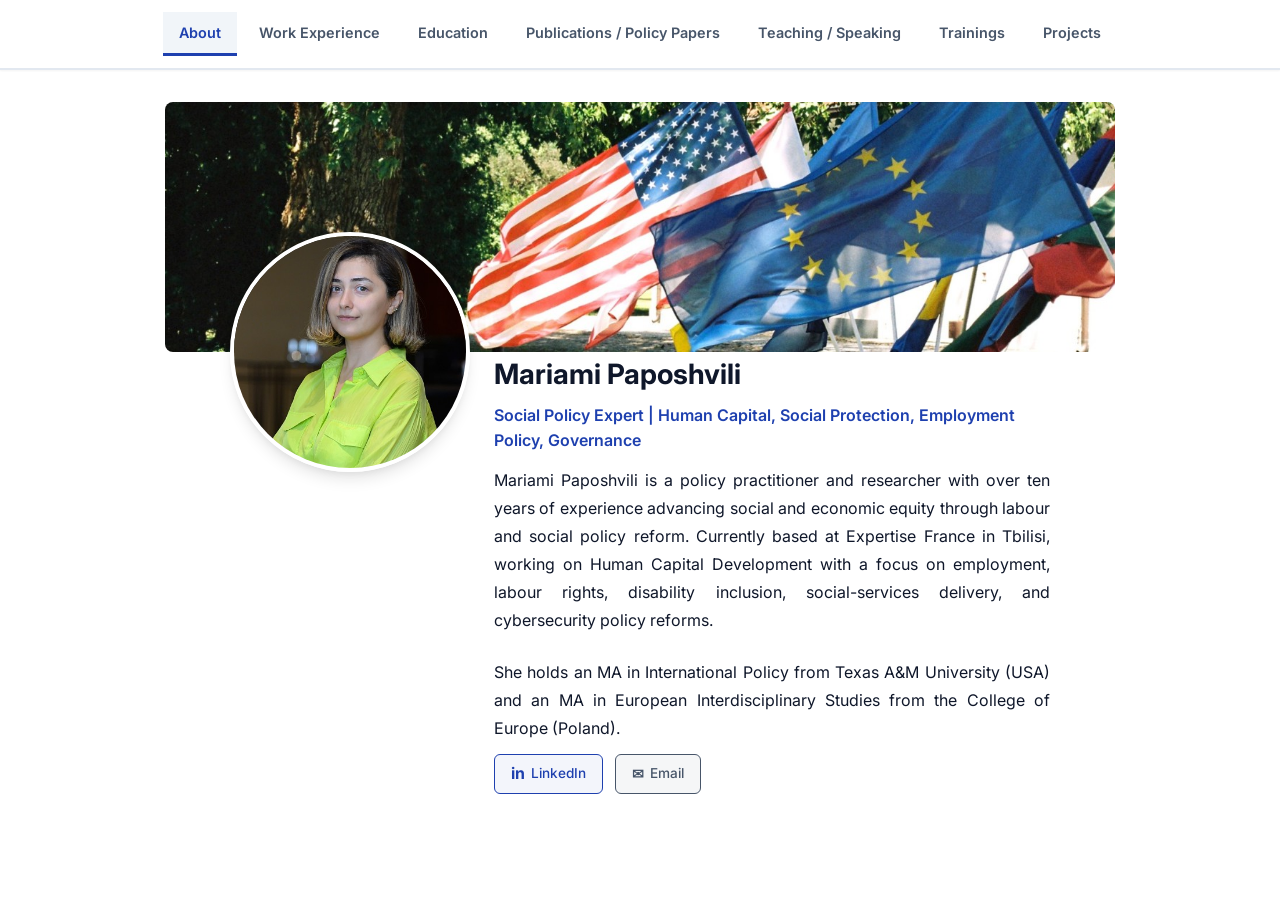
==== index.html @ 7f9e9b55 "Create modern CV website for Mariami Paposhvili with tabbed interface, cover image, and professional" ====
<!DOCTYPE html>
<html lang="en">
<head>
    <meta charset="UTF-8">
    <meta name="viewport" content="width=device-width, initial-scale=1.0">
    <meta name="description" content="Mariami Paposhvili - Policy Expert & Researcher specializing in international development, social policy, and Eastern Partnership relations">
    <meta name="keywords" content="Mariami Paposhvili, Policy Expert, Researcher, International Development, Eastern Partnership">
    <title>Mariami Paposhvili - Policy Expert & Researcher</title>
    <link rel="preconnect" href="https://fonts.googleapis.com">
    <link rel="preconnect" href="https://fonts.gstatic.com" crossorigin>
    <link href="https://fonts.googleapis.com/css2?family=Inter:wght@300;400;500;600;700&display=swap" rel="stylesheet">
    <link rel="stylesheet" href="styles.css">
</head>
<body>
    <!-- Tab Navigation -->
    <nav class="tabs-nav">
        <div class="container">
            <div class="tabs-menu">
                <button class="tab-btn active" data-tab="about">About</button>
                <button class="tab-btn" data-tab="experience">Work Experience</button>
                <button class="tab-btn" data-tab="education">Education</button>
                <button class="tab-btn" data-tab="publications">Publications / Policy Papers</button>
                <button class="tab-btn" data-tab="teaching">Teaching / Speaking</button>
                <button class="tab-btn" data-tab="trainings">Trainings</button>
                <button class="tab-btn" data-tab="projects">Projects</button>
            </div>
        </div>
    </nav>

    <main class="main-content">
        <!-- About Section -->
        <section id="about" class="tab-content active">
            <div class="about-cover-container">
                <img src="images/cover-us-eu-flags.jpeg" alt="Cover" class="about-cover-image">
            </div>
            <div class="container">
                <div class="about-content">
                    <div class="about-layout">
                        <div class="photo-container">
                            <img src="images/photo.jpeg" alt="Mariami Paposhvili" class="profile-photo" onerror="this.style.display='none'; this.nextElementSibling.style.display='block';">
                            <div class="photo-placeholder" style="display: none;">
                                <span>MP</span>
                            </div>
                        </div>
                        <div class="about-info-column">
                            <div class="about-info">
                                <h1 class="hero-name">Mariami Paposhvili</h1>
                                <p class="hero-title">Social Policy Expert | Human Capital, Social Protection, Employment Policy, Governance</p>
                            </div>
                            <div class="about-text">
                                <p>Mariami Paposhvili is a policy practitioner and researcher with over ten years of experience advancing social and economic equity through labour and social policy reform. Currently based at Expertise France in Tbilisi, working on Human Capital Development with a focus on employment, labour rights, disability inclusion, social-services delivery, and cybersecurity policy reforms.</p>
                                <p>She holds an MA in International Policy from Texas A&M University (USA) and an MA in European Interdisciplinary Studies from the College of Europe (Poland).</p>
                            </div>
                            <div class="about-contact-links">
                                <a href="https://www.linkedin.com/in/mariami-p-04703041/" target="_blank" rel="noopener noreferrer" class="contact-link linkedin-link">
                                    <span class="contact-icon">in</span>
                                    <span>LinkedIn</span>
                                </a>
                                <a href="mailto:mariami.paposhvili@coleurope.eu" class="contact-link email-link">
                                    <span class="contact-icon">✉</span>
                                    <span>Email</span>
                                </a>
                            </div>
                        </div>
                    </div>
                </div>
            </div>
        </section>

        <!-- Work Experience Section -->
        <section id="experience" class="tab-content">
            <div class="container">
                <h2 class="section-title">Work Experience</h2>
                <div class="timeline">
                    
                    <article class="timeline-item">
                        <div class="timeline-marker"></div>
                        <div class="timeline-content">
                            <div class="job-header">
                                <h3 class="job-title">Deputy Project Manager</h3>
                                <span class="job-company">Expertise France</span>
                                <span class="job-type">Full-time</span>
                            </div>
                            <div class="job-meta">
                                <span class="job-date">Oct 2021 - Present · 4 yrs 4 mos</span>
                            </div>
                            <ul class="job-description">
                                <li>Drive the implementation of project supporting Georgia's Human Capital Development Program in strategic collaboration with the World Bank, European Union, and French Development Agency, with a focus on policy reform in social services, cybersecurity, digitalization, primary healthcare, mental health, disability, and employment</li>
                                <li>Lead and contribute to policy and programmatic initiatives addressing democratic resilience and human rights; actively participated in high-level policy discussions</li>
                                <li>Lead the planning, execution, and strategic follow-up of project activities, ensuring alignment with program objectives</li>
                                <li>Create and maintain strong partnerships with key stakeholders: government agencies, and civil society organizations, to foster collaboration, inform policy discussions, and drive progress on reform initiatives</li>
                            </ul>
                        </div>
                    </article>

                    <article class="timeline-item">
                        <div class="timeline-marker"></div>
                        <div class="timeline-content">
                            <div class="job-header">
                                <h3 class="job-title">Research Fellow, Social Cohesion and Public Policy</h3>
                                <span class="job-company">Crossroads Central Asia, Kazakh-German University, Dortmund University</span>
                                <span class="job-type">Freelance</span>
                            </div>
                            <div class="job-meta">
                                <span class="job-date">Jul 2025 - Present · 7 mos</span>
                                <span class="job-location">Kyrgyzstan, Kazakhstan, and Georgia · Remote</span>
                            </div>
                            <ul class="job-description">
                                <li>Conduct independent research on the formalization of informal work strategies among marginalized communities in Central Asia and Caucasus</li>
                                <li>Participate in three in-person visits in Kyrgyzstan, Kazakhstan, and Georgia, engaging with regional and international scholars, policy experts, and practitioners</li>
                                <li>Carry out field visits and stakeholder interviews to gather qualitative data, identify policy gaps, and explore local governance approaches toward informal labor markets</li>
                            </ul>
                        </div>
                    </article>

                    <article class="timeline-item">
                        <div class="timeline-marker"></div>
                        <div class="timeline-content">
                            <div class="job-header">
                                <h3 class="job-title">Consultant on Social & Labour Policies and Social Dialogue</h3>
                                <span class="job-company">Eastern Partnership Civil Society Forum</span>
                                <span class="job-type">Contract</span>
                            </div>
                            <div class="job-meta">
                                <span class="job-date">Nov 2024 - Feb 2025 · 4 mos</span>
                                <span class="job-location">Brussels, Brussels Region, Belgium · Remote</span>
                            </div>
                            <ul class="job-description">
                                <li>Lead research on social dialogue and policy implementation in the EaP countries, focusing on social justice and decent work policies</li>
                                <li>Develop and design survey instruments in collaboration with consultants for civil society feedback</li>
                                <li>Conduct consultations and interviews with key stakeholders from the EaP countries</li>
                                <li>Collaborate with EaP CSF Secretariat to gather data through surveys and interviews to inform policy recommendations</li>
                            </ul>
                        </div>
                    </article>

                    <article class="timeline-item">
                        <div class="timeline-marker"></div>
                        <div class="timeline-content">
                            <div class="job-header">
                                <h3 class="job-title">Program Associate</h3>
                                <span class="job-company">Open Society Foundations</span>
                                <span class="job-type">Full-time</span>
                            </div>
                            <div class="job-meta">
                                <span class="job-date">Sep 2020 - Oct 2021 · 1 yr 2 mos</span>
                                <span class="job-location">Tbilisi, Georgia</span>
                            </div>
                            <ul class="job-description">
                                <li>Ensure the timely and high-quality implementation of work plan activities for the EU funded (EU4skills) project aiming at skills development and increasing employability of vulnerable groups in the regions of Georgia</li>
                                <li>Draft necessary strategic documents related to project design and implementation, including results frameworks and work plans</li>
                                <li>Coordinate and ensure the implementation of sub-grant projects in four municipalities in Georgia, aimed at enhancing the employability of beneficiaries from the NEET category</li>
                                <li>Organize capacity-building trainings, workshops, and lectures at the local level in four municipalities</li>
                            </ul>
                        </div>
                    </article>

                    <article class="timeline-item">
                        <div class="timeline-marker"></div>
                        <div class="timeline-content">
                            <div class="job-header">
                                <h3 class="job-title">Project Manager</h3>
                                <span class="job-company">CARE</span>
                                <span class="job-type">Full-time</span>
                            </div>
                            <div class="job-meta">
                                <span class="job-date">Jul 2020 - Sep 2020 · 3 mos</span>
                                <span class="job-location">Tbilisi, Georgia</span>
                            </div>
                            <p class="job-context">In the framework of COVID-19 Emergency Response and Adaptation Project</p>
                            <ul class="job-description">
                                <li>Oversee the implementation of all project activities, ensure gender balanced participation in interventions</li>
                                <li>Closely overview and monitor project activities, including material distribution process and capacity-building process of the project beneficiaries</li>
                                <li>Plan and organize travels with purpose to distribute humanitarian aid in the regions of Georgia; and participate in distribution process</li>
                                <li>Conduct mentoring and guidance of project activities at all sites</li>
                                <li>Develop and maintain a database of contacts of relevant stakeholders – partners, beneficiaries, collaborators, etc.</li>
                                <li>Participate in creating and designing brochures, event invitations, infographics and other materials</li>
                                <li>Provide support for the delivery of online training courses</li>
                                <li>Maintain close ties with beneficiaries and liaises with local partners</li>
                                <li>Support to organization of procurement processes including preparation of receipt of quotations, bids or proposals, their preliminary evaluation; Collect and file invoices</li>
                            </ul>
                        </div>
                    </article>

                    <article class="timeline-item">
                        <div class="timeline-marker"></div>
                        <div class="timeline-content">
                            <div class="job-header">
                                <h3 class="job-title">Project Manager</h3>
                                <span class="job-company">The Georgian Institute for Strategic Studies (GISS)</span>
                                <span class="job-type">Full-time</span>
                            </div>
                            <div class="job-meta">
                                <span class="job-date">Jul 2015 - Sep 2020 · 5 yrs 3 mos</span>
                                <span class="job-location">Tbilisi, Georgia</span>
                            </div>
                            <ul class="job-description">
                                <li>Involve in research, production of papers on the topics of regional security, Russian hostile influence in Georgia and Europe, Russian information war and anti-western propaganda, broad aspects of EU-Georgia relations, implementation of Association Agreement and DCFTA in Georgia</li>
                                <li>Manage peace-building projects fostering dialogue between Abkhazia and Georgia; and in the South Caucasus</li>
                                <li>Initiate and develop new project proposals promoting public diplomacy, strengthening capacities to promote reintegration of divided societies</li>
                                <li>Participate in developing the study programmes at neutral territories on democracy, women's rights, leadership and advocacy training/workshops</li>
                                <li>Prepare Implementation and Performance Monitoring plan; Conduct lessons learnt-activities with donors and other entities working on the same topic to share the experiences</li>
                                <li>Manage project activities that increases public awareness on democratic principles, strengthens public support and commitment to the process of Georgia's approximation with EU and NATO</li>
                                <li>Communicate with national and international partners (USAID, UNDP, Sida, Swedish MFA etc.)</li>
                            </ul>
                        </div>
                    </article>

                    <article class="timeline-item">
                        <div class="timeline-marker"></div>
                        <div class="timeline-content">
                            <div class="job-header">
                                <h3 class="job-title">Fellow, Young Professionals Network (YPN)</h3>
                                <span class="job-company">Eurasia Foundation</span>
                                <span class="job-type">Part-time</span>
                            </div>
                            <div class="job-meta">
                                <span class="job-date">Sep 2019 - May 2020 · 9 mos</span>
                                <span class="job-location">Washington, District of Columbia, United States · On-site</span>
                            </div>
                            <ul class="job-description">
                                <li>Engage with emerging leaders and experts on political, economic, and development challenges across the Eurasia region</li>
                                <li>Attend and contribute to strategic discussions, briefings, and networking events with policymakers, analysts, and civil society practitioners focused on international engagement and regional development</li>
                                <li>Conduct comparative analysis of regional political trends and collaborated with a diverse cohort of Eurasia specialists to deepen understanding of transnational issues and policy responses</li>
                            </ul>
                        </div>
                    </article>

                    <article class="timeline-item">
                        <div class="timeline-marker"></div>
                        <div class="timeline-content">
                            <div class="job-header">
                                <h3 class="job-title">Regional Coordinator</h3>
                                <span class="job-company">Human Rights Center (HRC)</span>
                                <span class="job-type">Full-time</span>
                            </div>
                            <div class="job-meta">
                                <span class="job-date">Apr 2018 - Aug 2018 · 5 mos</span>
                            </div>
                            <p class="job-context">In the framework of WaSH (Water, Sanitation & Hygiene) project funded by the European Commission</p>
                            <ul class="job-description">
                                <li>Coordinate conduction of baseline assessment of WaSH conditions in the municipalities of Georgia with ethnic minorities; Identify the key types of human right violations</li>
                                <li>Coordinate community led WaSH advocacy campaigns and set up multi-stakeholder task-forces - Regional WASH Advisory Committees - for a structural dialogue on WASH issues</li>
                                <li>Empower women and youth groups through capacity and institutional building</li>
                            </ul>
                        </div>
                    </article>

                    <article class="timeline-item">
                        <div class="timeline-marker"></div>
                        <div class="timeline-content">
                            <div class="job-header">
                                <h3 class="job-title">Long Term Observer (LTO) Assistant</h3>
                                <span class="job-company">OSCE Office for Democratic Institutions and Human Rights (ODIHR)</span>
                                <span class="job-type">Contract</span>
                            </div>
                            <div class="job-meta">
                                <span class="job-date">Sep 2017 - Oct 2017 · 2 mos</span>
                                <span class="job-location">Ambrolauri, Georgia</span>
                            </div>
                            <ul class="job-description">
                                <li>Facilitate various meetings with officials from local and regional election authorities, governors, mayors, local representatives of political parties, candidates, the media, and civil society</li>
                                <li>Summarize, in English, election-related news published in local language</li>
                                <li>Organize travels in the AoO for the LTOs and accompany the LTOs on these travels</li>
                                <li>Provide written and simultaneous translation from/to English to/from Georgian of various documents on a wide range of topics</li>
                            </ul>
                        </div>
                    </article>

                    <article class="timeline-item">
                        <div class="timeline-marker"></div>
                        <div class="timeline-content">
                            <div class="job-header">
                                <h3 class="job-title">Trainee</h3>
                                <span class="job-company">European Parliament</span>
                                <span class="job-type">Full-time</span>
                            </div>
                            <div class="job-meta">
                                <span class="job-date">Mar 2017 - Sep 2017 · 7 mos</span>
                                <span class="job-location">Brussels Area, Belgium</span>
                            </div>
                            <p class="job-context">At the Unit of External Policies, European Conservatives and Reformists Group (ECR Group)</p>
                            <ul class="job-description">
                                <li>Prepare the briefing notes and reports for Subcommittee on Security and Defence (SEDE) regarding the occupied territories in Georgia; Keep the chair of SEDE updated about recent developments</li>
                                <li>Prepare briefing notes on the current political processes and security developments in Eastern Partnership countries with particular focus on the South Caucasus region</li>
                                <li>Prepare weekly reports on internal political developments in Georgia</li>
                                <li>Draft reports on global political issues and work on the content of the resolutions</li>
                                <li>Attend AFET - Foreign Affairs meetings, as well as public hearings and roundtable discussions</li>
                            </ul>
                        </div>
                    </article>

                    <article class="timeline-item">
                        <div class="timeline-marker"></div>
                        <div class="timeline-content">
                            <div class="job-header">
                                <h3 class="job-title">Intern</h3>
                                <span class="job-company">Department of International Law; Ministry of Foreign Affairs of Georgia</span>
                                <span class="job-type">Full-time</span>
                            </div>
                            <div class="job-meta">
                                <span class="job-date">Mar 2012 - May 2012 · 3 mos</span>
                                <span class="job-location">Tbilisi, Georgia</span>
                            </div>
                            <ul class="job-description">
                                <li>Attend meetings with international delegations and discussions on future bilateral and multilateral agreements; Prepare the notes and produce overall evaluation of the results</li>
                                <li>Track implementation of the commitments under Georgia's international agreements</li>
                                <li>Prepare briefing notes on the current political developments in Georgia and around the world</li>
                                <li>Regularly prepare briefing reports for inter-governmental and foreign delegations, official visits</li>
                                <li>Conduct archival research on Georgia's past international agreements and diplomatic relations</li>
                                <li>Assist at planning and execution of the meetings</li>
                            </ul>
                        </div>
                    </article>

                </div>
            </div>
        </section>

        <!-- Education Section -->
        <section id="education" class="tab-content">
            <div class="container">
                <h2 class="section-title">Education</h2>
                <div class="education-grid">
                    
                    <article class="education-card">
                        <div class="education-header">
                            <h3 class="education-degree">MA in International Policy (MIP)</h3>
                            <span class="education-school">Bush School of Governance and Public Service</span>
                            <span class="education-institution">Texas A&M University</span>
                        </div>
                        <div class="education-meta">
                            <span class="education-date">2019 - 2021</span>
                            <span class="education-location">Washington D.C, United States</span>
                        </div>
                        <div class="education-details">
                            <p class="education-key-courses"><strong>KEY COURSES:</strong></p>
                            <ul>
                                <li>International Development Theory and Practice</li>
                                <li>State Building and Failure in the Developing World</li>
                                <li>Grant and Program Management at Public and Non-profit</li>
                                <li>Global Economy</li>
                                <li>Transnational Security Issues</li>
                                <li>National Security Leadership</li>
                                <li>International Relations</li>
                            </ul>
                            <a href="https://bush.tamu.edu/dc/degrees/mip/" target="_blank" rel="noopener noreferrer" class="education-link">Program Details</a>
                        </div>
                    </article>

                    <article class="education-card">
                        <div class="education-header">
                            <h3 class="education-degree">Master's Degree, European Interdisciplinary Studies (EIS)</h3>
                            <span class="education-school">College of Europe in Natolin</span>
                        </div>
                        <div class="education-meta">
                            <span class="education-date">2014 - 2015</span>
                            <span class="education-location">Warsaw, Poland</span>
                        </div>
                        <div class="education-details">
                            <p><strong>Bilingual English/French advanced master programme</strong></p>
                            <p><strong>Major:</strong> EU as an International Actor</p>
                            <p><strong>MA thesis:</strong> Russia's Accession to WTO : Georgia's Foreign Policy and Decision Making after the Rose Revolution</p>
                            <p class="education-activities">Activities and societies: Study trips to Lithuania, Latvia, Estonia, Tunisia</p>
                        </div>
                    </article>

                    <article class="education-card">
                        <div class="education-header">
                            <h3 class="education-degree">Strategic Communication</h3>
                            <span class="education-school">Daniel Morgan Graduate School</span>
                        </div>
                        <div class="education-meta">
                            <span class="education-date">Aug 2018 - Dec 2018</span>
                            <span class="education-location">Washington D.C, United States</span>
                        </div>
                        <div class="education-details">
                            <p><strong>Certificate</strong></p>
                        </div>
                    </article>

                </div>
            </div>
        </section>

        <!-- Teaching / Speaking Section -->
        <section id="teaching" class="tab-content">
            <div class="container">
                <h2 class="section-title">Teaching / Speaking</h2>
                <div class="teaching-list">
                    
                    <article class="teaching-card">
                        <div class="teaching-header">
                            <h3 class="teaching-title">Guest Lecturer</h3>
                            <span class="teaching-org">Ivane Javakhishvili Tbilisi State University</span>
                        </div>
                        <div class="teaching-meta">
                            <span class="teaching-date">Sep 2021 - Aug 2023 · 2 yrs</span>
                            <span class="teaching-type">Part-time</span>
                        </div>
                        <ul class="teaching-description">
                            <li>Teaching course Research Design in International Relations at BA level students</li>
                            <li>Design, develop, and deliver material using a range of methods and platforms</li>
                            <li>Set and grade assignments, tests and exams; Perform plagiarism checks; Give feedback</li>
                        </ul>
                    </article>

                    <article class="teaching-card">
                        <div class="teaching-header">
                            <h3 class="teaching-title">Speaker, Georgia Global Perspective E-Residency</h3>
                            <span class="teaching-org">The George Washington University</span>
                        </div>
                        <div class="teaching-meta">
                            <span class="teaching-date">May 2020</span>
                        </div>
                        <p class="teaching-description">Skills: University Lecturing · Public Speaking</p>
                    </article>

                </div>
            </div>
        </section>

        <!-- Trainings Section -->
        <section id="trainings" class="tab-content">
            <div class="container">
                <h2 class="section-title">Trainings</h2>
                
                <h3 class="subsection-title">Certifications</h3>
                <div class="certifications-grid">
                    
                    <article class="cert-card">
                        <div class="cert-header">
                            <h3 class="cert-title">14th Eastern European Academy for Social Democracy "All Eyes on the Council of Europe!"</h3>
                            <span class="cert-issuer">Friedrich-Ebert-Stiftung</span>
                        </div>
                        <div class="cert-date">Issued Jun 2025</div>
                    </article>

                    <article class="cert-card">
                        <div class="cert-header">
                            <h3 class="cert-title">From Research to Policy: Evidence-based Policymaking for Decent Work</h3>
                            <span class="cert-issuer">ITCILO</span>
                        </div>
                        <div class="cert-date">Issued Jun 2025</div>
                    </article>

                    <article class="cert-card">
                        <div class="cert-header">
                            <h3 class="cert-title">Leadership for Social Protection</h3>
                            <span class="cert-issuer">ITCILO</span>
                        </div>
                        <div class="cert-date">Issued Jun 2024</div>
                    </article>

                    <article class="cert-card">
                        <div class="cert-header">
                            <h3 class="cert-title">Warsaw Euro-Atlantic Summer Academy (WEASA)</h3>
                            <span class="cert-issuer">College of Europe in Natolin</span>
                        </div>
                        <div class="cert-date">Issued Jun 2022</div>
                        <div class="cert-skills">Skills: Media Literacy · Cybersecurity Tools · Digital Security</div>
                    </article>

                    <article class="cert-card">
                        <div class="cert-header">
                            <h3 class="cert-title">Speaker, Georgia Global Perspective E-Residency</h3>
                            <span class="cert-issuer">The George Washington University</span>
                        </div>
                        <div class="cert-date">Issued May 2020</div>
                        <div class="cert-skills">Skills: University Lecturing · Public Speaking</div>
                    </article>

                    <article class="cert-card">
                        <div class="cert-header">
                            <h3 class="cert-title">Warsaw Euro-Atlantic Summer Academy (WEASA)</h3>
                            <span class="cert-issuer">College of Europe in Natolin</span>
                        </div>
                        <div class="cert-date">Issued Jul 2019</div>
                        <div class="cert-skills">Skills: AI & Algorithms · Digital Security · Cybersecurity · EU neighbourhood policy</div>
                    </article>

                    <article class="cert-card">
                        <div class="cert-header">
                            <h3 class="cert-title">Political Risk Tradecraft</h3>
                            <span class="cert-issuer">Oxford Analytica from Dow Jones</span>
                        </div>
                        <div class="cert-date">Issued Mar 2019</div>
                    </article>

                </div>

                <h3 class="subsection-title">Fellowships</h3>
                <div class="fellowships-list">
                    
                    <article class="fellowship-card">
                        <div class="fellowship-header">
                            <h3 class="fellowship-title">Research Fellow, Social Cohesion and Public Policy</h3>
                            <span class="fellowship-org">Crossroads Central Asia, Kazakh-German University, Dortmund University</span>
                        </div>
                        <div class="fellowship-meta">
                            <span class="fellowship-date">Jul 2025 - Present</span>
                            <span class="fellowship-location">Kyrgyzstan, Kazakhstan, and Georgia · Remote</span>
                        </div>
                        <p class="fellowship-description">Conducting independent research on the formalization of informal work strategies among marginalized communities in Central Asia and Caucasus, with field visits and stakeholder engagement across the region.</p>
                    </article>

                    <article class="fellowship-card">
                        <div class="fellowship-header">
                            <h3 class="fellowship-title">Fellow, Young Professionals Network (YPN)</h3>
                            <span class="fellowship-org">Eurasia Foundation</span>
                        </div>
                        <div class="fellowship-meta">
                            <span class="fellowship-date">Sep 2019 - May 2020</span>
                            <span class="fellowship-location">Washington, District of Columbia, United States · On-site</span>
                        </div>
                        <p class="fellowship-description">Engaged with emerging leaders and experts on political, economic, and development challenges across the Eurasia region, participating in strategic discussions and networking events with policymakers and analysts.</p>
                    </article>

                </div>

                <h3 class="subsection-title">Honors & Awards</h3>
                <div class="honors-list">
                    
                    <article class="honor-card">
                        <div class="honor-header">
                            <h3 class="honor-title">ENP Scholarship</h3>
                            <span class="honor-issuer">European Commission</span>
                        </div>
                        <div class="honor-meta">
                            <span class="honor-date">Issued Sep 2014</span>
                            <span class="honor-association">Associated with College of Europe in Natolin</span>
                        </div>
                        <p class="honor-description">For MA studies at College of Europe, Natolin</p>
                    </article>

                    <article class="honor-card">
                        <div class="honor-header">
                            <h3 class="honor-title">Presidential Scholarship for Academic Excellence</h3>
                            <span class="honor-issuer">Government of Georgia</span>
                        </div>
                        <div class="honor-meta">
                            <span class="honor-date">Issued Sep 2012</span>
                            <span class="honor-association">Associated with Ivane Javakhishvili Tbilisi State University | Tbilisi, Georgia</span>
                        </div>
                    </article>

                </div>
            </div>
        </section>

        <!-- Publications / Policy Papers Section -->
        <section id="publications" class="tab-content">
            <div class="container">
                <h2 class="section-title">Publications / Policy Papers</h2>
                
                <h3 class="subsection-title">Policy Papers</h3>
                <div class="papers-list">
                    
                    <article class="paper-item">
                        <h3 class="paper-title">Enhancing social dialogue for the implementation of social justice and decent work policies across the Eastern Partnership countries</h3>
                        <div class="paper-meta">
                            <span class="paper-publisher">Eastern Partnership Civil Society Forum</span>
                            <span class="paper-date">Jan 4, 2025</span>
                        </div>
                    </article>

                    <article class="paper-item">
                        <h3 class="paper-title">Contributor, data collection in the frame of EaP Civil Society Forum funded project</h3>
                        <div class="paper-meta">
                            <span class="paper-date">Mar 6, 2023</span>
                        </div>
                        <ul class="paper-contributions">
                            <li>Resilience of Civil Societies in the Eastern Partnership Countries</li>
                            <li>Resilient digital transformation in the Eastern Partnership region: State of play in 2022 and recommendations</li>
                            <li>Environmental and Climate Resilience in the Eastern Partnership</li>
                            <li>MISSION POSSIBLE? Accountable Institutions, the Rule of Law and Security in the Eastern Partnership</li>
                        </ul>
                    </article>

                </div>

                <h3 class="subsection-title">Publications</h3>
                <div class="publications-list">
                    
                    <article class="publication-item">
                        <h3 class="publication-title">Work Reimagined in the Eastern Partnership: AI, Platform Economies, and the Changing Nature of Employment</h3>
                        <div class="publication-meta">
                            <span class="publication-publisher">New Eastern Europe</span>
                            <span class="publication-date">Jan 11, 2026</span>
                        </div>
                    </article>

                    <article class="publication-item">
                        <h3 class="publication-title">Informal Work and Labour Inclusion in the European Union: Policy Challenges and Responses in the Context of Ukrainian Refugees</h3>
                        <div class="publication-meta">
                            <span class="publication-publisher">conference proceeding of "2nd International Scientific Jean Monnet Conference 2026"</span>
                            <span class="publication-date">Jan 9, 2026</span>
                        </div>
                    </article>

                    <article class="publication-item">
                        <h3 class="publication-title">Georgia: Eastern Partnership Prospects of post-2022</h3>
                        <div class="publication-meta">
                            <span class="publication-publisher">Ukrainian Prism – Foreign Policy Council</span>
                            <span class="publication-date">Jan 12, 2022</span>
                        </div>
                    </article>

                    <article class="publication-item">
                        <h3 class="publication-title">Cost and Benefits of AA/DCFTA Implementation in Georgia</h3>
                        <div class="publication-meta">
                            <span class="publication-publisher">Eastern Europe Studies Centre (EESC)</span>
                            <span class="publication-date">Nov 1, 2017</span>
                        </div>
                    </article>

                    <article class="publication-item">
                        <h3 class="publication-title">Communicating Europe in Georgia during the AA and DCFTA Implementation Process</h3>
                        <div class="publication-meta">
                            <span class="publication-publisher">Foreign Policy Association of Moldova/ International Visegrad Fund</span>
                            <span class="publication-date">Mar 18, 2017</span>
                        </div>
                    </article>

                    <article class="publication-item">
                        <h3 class="publication-title">The European Union and Georgia</h3>
                        <div class="publication-meta">
                            <span class="publication-publisher">The Georgian Institute for Strategic Studies/Swedish Ministry for Foreign Affairs</span>
                            <span class="publication-date">Jan 1, 2016</span>
                        </div>
                    </article>

                    <article class="publication-item">
                        <h3 class="publication-title">Information Access in the Globalized World</h3>
                        <div class="publication-meta">
                            <span class="publication-publisher">Institute of Electrical and Electronics Engineers (IEEE)</span>
                            <span class="publication-date">Oct 1, 2012</span>
                            <span class="publication-note">Co-authored</span>
                        </div>
                    </article>

                    <article class="publication-item">
                        <h3 class="publication-title">New View of South Caucasus – Perspectives and Possibilities</h3>
                        <div class="publication-meta">
                            <span class="publication-publisher">Caucasus University</span>
                            <span class="publication-date">May 1, 2012</span>
                            <span class="publication-language">Publication Language: English</span>
                        </div>
                    </article>

                    <article class="publication-item">
                        <h3 class="publication-title">Turkey from the Perspective of Relations with South Caucasus and European Union</h3>
                        <div class="publication-meta">
                            <span class="publication-publisher">Grigol Robaqidze University</span>
                            <span class="publication-date">Mar 1, 2012</span>
                            <span class="publication-language">Publication Language: Georgian</span>
                        </div>
                    </article>

                </div>
            </div>
        </section>

        <!-- Projects Section -->
        <section id="projects" class="tab-content">
            <div class="container">
                <h2 class="section-title">Projects</h2>
                <div class="projects-grid">
                    <div class="project-placeholder">
                        <p>Projects section - content to be added</p>
                    </div>
                </div>
            </div>
        </section>

    </main>

    <script>
        // Tab functionality
        document.addEventListener('DOMContentLoaded', function() {
            const tabButtons = document.querySelectorAll('.tab-btn');
            const tabContents = document.querySelectorAll('.tab-content');

            tabButtons.forEach(button => {
                button.addEventListener('click', () => {
                    const targetTab = button.getAttribute('data-tab');

                    // Remove active class from all buttons and contents
                    tabButtons.forEach(btn => btn.classList.remove('active'));
                    tabContents.forEach(content => content.classList.remove('active'));

                    // Add active class to clicked button and corresponding content
                    button.classList.add('active');
                    document.getElementById(targetTab).classList.add('active');
                });
            });
        });
    </script>

</body>
</html>
---- styles.css ----
/* ============================================
   CSS Variables & Reset
   ============================================ */

:root {
    /* Professional Color Scheme */
    --primary-color: #1e40af;
    --primary-dark: #1e3a8a;
    --primary-light: #3b82f6;
    --secondary-color: #475569;
    --accent-color: #0ea5e9;
    --text-primary: #0f172a;
    --text-secondary: #475569;
    --text-light: #64748b;
    --bg-primary: #ffffff;
    --bg-secondary: #f8fafc;
    --bg-alt: #f1f5f9;
    --border-color: #e2e8f0;
    --shadow-sm: 0 1px 2px 0 rgba(0, 0, 0, 0.05);
    --shadow-md: 0 4px 6px -1px rgba(0, 0, 0, 0.1), 0 2px 4px -1px rgba(0, 0, 0, 0.06);
    --shadow-lg: 0 10px 15px -3px rgba(0, 0, 0, 0.1), 0 4px 6px -2px rgba(0, 0, 0, 0.05);
    
    /* Typography */
    --font-primary: 'Inter', -apple-system, BlinkMacSystemFont, 'Segoe UI', sans-serif;
    
    /* Spacing */
    --spacing-xs: 0.375rem;
    --spacing-sm: 0.75rem;
    --spacing-md: 1rem;
    --spacing-lg: 1.5rem;
    --spacing-xl: 2rem;
    
    /* Layout */
    --container-max-width: 1100px;
    --border-radius: 8px;
    --transition: all 0.2s ease;
}

* {
    margin: 0;
    padding: 0;
    box-sizing: border-box;
}

html {
    scroll-behavior: smooth;
    height: 100%;
}

body {
    font-family: var(--font-primary);
    font-size: 15px;
    line-height: 1.6;
    color: var(--text-primary);
    background-color: var(--bg-primary);
    -webkit-font-smoothing: antialiased;
    -moz-osx-font-smoothing: grayscale;
    min-height: 100vh;
    display: flex;
    flex-direction: column;
}

/* ============================================
   Container
   ============================================ */

.container {
    max-width: var(--container-max-width);
    margin: 0 auto;
    padding: 0 var(--spacing-md);
}

@media (min-width: 768px) {
    .container {
        padding: 0 var(--spacing-lg);
    }
}

/* ============================================
   About Section
   ============================================ */

.about-cover-container {
    width: 100%;
    height: 200px;
    overflow: visible;
    position: relative;
    display: flex;
    justify-content: center;
    align-items: flex-start;
}

@media (min-width: 1024px) {
    .about-cover-container {
        height: 250px;
    }
}

.about-cover-image {
    width: 100%;
    height: 100%;
    object-fit: cover;
    object-position: center;
    max-width: 950px;
    border-radius: var(--border-radius);
}


@media (min-width: 1024px) {
    .about-cover-container {
        height: 250px;
    }
    
    .about-cover-image {
        max-width: 950px;
        border-radius: var(--border-radius);
    }
}

@media (max-width: 768px) {
    .about-cover-container {
        height: 150px;
    }
    
    .about-cover-image {
        max-width: 100%;
        border-radius: 0;
    }
}

.about-content {
    max-width: 950px;
    margin: 0 auto;
    padding: 0 var(--spacing-md) var(--spacing-lg);
    position: relative;
}

.about-layout {
    display: flex;
    gap: var(--spacing-lg);
    align-items: flex-start;
}

@media (max-width: 768px) {
    .about-layout {
        flex-direction: column;
        align-items: center;
    }
}

.photo-container {
    flex-shrink: 0;
    position: relative;
    z-index: 10;
    margin-top: -120px;
}

@media (max-width: 768px) {
    .photo-container {
        margin-top: -100px;
    }
}

.about-info-column {
    flex: 1;
    display: flex;
    flex-direction: column;
    gap: var(--spacing-sm);
}

.about-info {
    text-align: left;
}

@media (max-width: 768px) {
    .about-info {
        text-align: center;
    }
}

.profile-photo {
    width: 240px;
    height: 240px;
    border-radius: 50%;
    object-fit: cover;
    border: 4px solid white;
    box-shadow: var(--shadow-lg);
}

@media (max-width: 768px) {
    .profile-photo {
        width: 200px;
        height: 200px;
    }
}

.photo-placeholder {
    width: 240px;
    height: 240px;
    border-radius: 50%;
    background: linear-gradient(135deg, var(--primary-color), var(--primary-light));
    display: flex;
    align-items: center;
    justify-content: center;
    border: 4px solid white;
    box-shadow: var(--shadow-lg);
}

@media (max-width: 768px) {
    .photo-placeholder {
        width: 200px;
        height: 200px;
    }
}

.photo-placeholder span {
    font-size: 4rem;
    font-weight: 700;
    color: white;
}

@media (max-width: 768px) {
    .photo-placeholder span {
        font-size: 3rem;
    }
}


.about-info {
    flex: 1;
    text-align: left;
}

@media (max-width: 768px) {
    .about-info {
        text-align: center;
    }
}

.hero-name {
    font-size: 1.75rem;
    font-weight: 700;
    color: var(--text-primary);
    margin-bottom: var(--spacing-xs);
}

.hero-title {
    font-size: 1rem;
    font-weight: 600;
    color: var(--primary-color);
}

.hero-subtitle {
    font-size: 0.9rem;
    color: var(--text-secondary);
    margin-bottom: var(--spacing-md);
    line-height: 1.6;
}

.hero-links {
    display: flex;
    gap: var(--spacing-md);
    margin-top: var(--spacing-sm);
}

@media (max-width: 768px) {
    .hero-links {
        justify-content: center;
    }
}

.social-link {
    display: inline-block;
    padding: var(--spacing-sm) var(--spacing-lg);
    background: var(--primary-color);
    color: white;
    text-decoration: none;
    border-radius: var(--border-radius);
    font-weight: 600;
    font-size: 0.9rem;
    transition: var(--transition);
}

.social-link:hover {
    background: var(--primary-dark);
}

.about-text {
    text-align: left;
    color: var(--text-primary);
    line-height: 1.75;
    margin-bottom: 0;
}

.about-text p {
    font-size: 1rem;
    font-weight: 400;
    margin-bottom: var(--spacing-lg);
    text-align: justify;
    text-justify: inter-word;
}

@media (max-width: 768px) {
    .about-text p {
        text-align: left;
    }
}

.about-text p:last-child {
    margin-bottom: 0;
}

.about-contact-links {
    display: flex;
    gap: var(--spacing-sm);
    margin-top: 0;
    flex-wrap: wrap;
}

.contact-link {
    display: inline-flex;
    align-items: center;
    gap: var(--spacing-xs);
    padding: var(--spacing-xs) var(--spacing-md);
    border-radius: 6px;
    text-decoration: none;
    font-weight: 500;
    font-size: 0.85rem;
    transition: var(--transition);
    border: 1.5px solid;
}

.linkedin-link {
    color: var(--primary-color);
    border-color: var(--primary-color);
    background: rgba(30, 64, 175, 0.05);
}

.linkedin-link:hover {
    background: var(--primary-color);
    color: white;
    transform: translateY(-1px);
    box-shadow: 0 2px 4px rgba(30, 64, 175, 0.2);
}

.email-link {
    color: var(--secondary-color);
    border-color: var(--secondary-color);
    background: rgba(71, 85, 105, 0.05);
}

.email-link:hover {
    background: var(--secondary-color);
    color: white;
    transform: translateY(-1px);
    box-shadow: 0 2px 4px rgba(71, 85, 105, 0.2);
}

.contact-icon {
    font-weight: 600;
    font-size: 0.9rem;
}

.linkedin-link .contact-icon {
    font-family: 'Inter', sans-serif;
    font-size: 1rem;
    font-weight: 700;
}

/* ============================================
   Tab Navigation
   ============================================ */

.tabs-nav {
    background: white;
    border-bottom: 2px solid var(--border-color);
    position: sticky;
    top: 0;
    z-index: 100;
    box-shadow: var(--shadow-sm);
}

.tabs-menu {
    display: flex;
    flex-wrap: wrap;
    justify-content: center;
    gap: var(--spacing-xs);
    padding: var(--spacing-sm) 0;
}

.tab-btn {
    padding: var(--spacing-sm) var(--spacing-md);
    background: transparent;
    border: none;
    border-bottom: 3px solid transparent;
    color: var(--text-secondary);
    font-weight: 600;
    font-size: 0.9rem;
    cursor: pointer;
    transition: var(--transition);
    font-family: var(--font-primary);
}

.tab-btn:hover {
    color: var(--primary-color);
    background: var(--bg-alt);
}

.tab-btn.active {
    color: var(--primary-color);
    border-bottom-color: var(--primary-color);
    background: var(--bg-alt);
}

/* ============================================
   Tab Content
   ============================================ */

.main-content {
    flex: 1;
    display: flex;
    flex-direction: column;
}

.tab-content {
    display: none;
    padding: var(--spacing-xl) var(--spacing-md);
    flex: 1;
}

.tab-content.active {
    display: block;
}

.tab-content .container {
    max-width: 900px;
}

.section-title {
    font-size: 1.75rem;
    font-weight: 700;
    color: var(--text-primary);
    margin-bottom: var(--spacing-lg);
    padding-bottom: var(--spacing-sm);
    border-bottom: 2px solid var(--border-color);
}

.subsection-title {
    font-size: 1.3rem;
    font-weight: 600;
    color: var(--text-primary);
    margin-top: var(--spacing-xl);
    margin-bottom: var(--spacing-md);
    padding-bottom: var(--spacing-xs);
    border-bottom: 1px solid var(--border-color);
}

.subsection-title:first-of-type {
    margin-top: 0;
}

/* ============================================
   Timeline (Work Experience) - Compact
   ============================================ */

.timeline {
    position: relative;
    padding-left: var(--spacing-md);
}

.timeline::before {
    content: '';
    position: absolute;
    left: 0;
    top: 0;
    bottom: 0;
    width: 2px;
    background: var(--border-color);
}

.timeline-item {
    position: relative;
    margin-bottom: var(--spacing-lg);
    padding-left: var(--spacing-lg);
}

.timeline-marker {
    position: absolute;
    left: -5px;
    top: 0;
    width: 12px;
    height: 12px;
    border-radius: 50%;
    background: var(--primary-color);
    border: 2px solid white;
    box-shadow: 0 0 0 2px var(--primary-color);
}

.timeline-content {
    background: white;
    padding: var(--spacing-md);
    border-radius: var(--border-radius);
    border: 1px solid var(--border-color);
    transition: var(--transition);
}

.timeline-content:hover {
    border-color: var(--primary-light);
    box-shadow: var(--shadow-sm);
}

.job-header {
    margin-bottom: var(--spacing-xs);
}

.job-title {
    font-size: 1.1rem;
    font-weight: 700;
    color: var(--text-primary);
    margin-bottom: var(--spacing-xs);
}

.job-company {
    font-size: 0.95rem;
    font-weight: 600;
    color: var(--primary-color);
    display: block;
    margin-bottom: var(--spacing-xs);
}

.job-type {
    display: inline-block;
    padding: 0.2rem 0.6rem;
    background-color: var(--bg-alt);
    color: var(--text-secondary);
    border-radius: 12px;
    font-size: 0.8rem;
    font-weight: 500;
}

.job-meta {
    display: flex;
    flex-wrap: wrap;
    gap: var(--spacing-md);
    margin-bottom: var(--spacing-sm);
    color: var(--text-secondary);
    font-size: 0.85rem;
}

.job-date {
    font-weight: 600;
}

.job-location {
    color: var(--text-light);
}

.job-context {
    font-style: italic;
    color: var(--text-secondary);
    margin-bottom: var(--spacing-sm);
    padding-left: var(--spacing-md);
    border-left: 2px solid var(--primary-light);
    font-size: 0.9rem;
}

.job-description {
    list-style: none;
    padding-left: 0;
    margin-top: var(--spacing-sm);
}

.job-description li {
    padding-left: var(--spacing-md);
    position: relative;
    margin-bottom: var(--spacing-xs);
    color: var(--text-secondary);
    font-size: 0.9rem;
    line-height: 1.6;
}

.job-description li::before {
    content: '▸';
    position: absolute;
    left: 0;
    color: var(--primary-color);
    font-size: 0.8rem;
}

/* ============================================
   Education Cards - Compact
   ============================================ */

.education-grid {
    display: grid;
    grid-template-columns: 1fr;
    gap: var(--spacing-md);
}

@media (min-width: 768px) {
    .education-grid {
        grid-template-columns: repeat(2, 1fr);
    }
}

.education-card {
    background: white;
    padding: var(--spacing-md);
    border-radius: var(--border-radius);
    border: 1px solid var(--border-color);
    transition: var(--transition);
}

.education-card:hover {
    border-color: var(--primary-light);
    box-shadow: var(--shadow-sm);
}

.education-header {
    margin-bottom: var(--spacing-sm);
}

.education-degree {
    font-size: 1.1rem;
    font-weight: 700;
    color: var(--text-primary);
    margin-bottom: var(--spacing-xs);
}

.education-school {
    font-size: 0.95rem;
    font-weight: 600;
    color: var(--primary-color);
    display: block;
    margin-bottom: var(--spacing-xs);
}

.education-institution {
    font-size: 0.9rem;
    color: var(--text-secondary);
    display: block;
}

.education-meta {
    display: flex;
    flex-direction: column;
    gap: var(--spacing-xs);
    margin-bottom: var(--spacing-sm);
    padding-bottom: var(--spacing-sm);
    border-bottom: 1px solid var(--border-color);
    font-size: 0.85rem;
    color: var(--text-secondary);
}

.education-details {
    font-size: 0.9rem;
    color: var(--text-secondary);
    line-height: 1.6;
}

.education-key-courses {
    font-weight: 600;
    color: var(--text-primary);
    margin-bottom: var(--spacing-xs);
    font-size: 0.9rem;
}

.education-details ul {
    list-style: none;
    padding-left: 0;
    margin-top: var(--spacing-xs);
}

.education-details li {
    padding-left: var(--spacing-md);
    position: relative;
    margin-bottom: var(--spacing-xs);
    font-size: 0.85rem;
}

.education-details li::before {
    content: '•';
    position: absolute;
    left: 0;
    color: var(--primary-color);
    font-weight: bold;
}

.education-activities {
    margin-top: var(--spacing-sm);
    font-size: 0.85rem;
    color: var(--text-light);
}

.education-link {
    display: inline-block;
    margin-top: var(--spacing-sm);
    color: var(--primary-color);
    text-decoration: none;
    font-weight: 600;
    font-size: 0.85rem;
    transition: var(--transition);
}

.education-link:hover {
    color: var(--primary-dark);
    text-decoration: underline;
}

/* ============================================
   Certifications Grid - Compact
   ============================================ */

.certifications-grid {
    display: grid;
    grid-template-columns: 1fr;
    gap: var(--spacing-md);
}

@media (min-width: 768px) {
    .certifications-grid {
        grid-template-columns: repeat(2, 1fr);
    }
}

@media (min-width: 1024px) {
    .certifications-grid {
        grid-template-columns: repeat(3, 1fr);
    }
}

.cert-card {
    background: white;
    padding: var(--spacing-md);
    border-radius: var(--border-radius);
    border: 1px solid var(--border-color);
    border-left: 3px solid var(--primary-color);
    transition: var(--transition);
}

.cert-card:hover {
    border-color: var(--primary-light);
    box-shadow: var(--shadow-sm);
}

.cert-header {
    margin-bottom: var(--spacing-xs);
}

.cert-title {
    font-size: 0.95rem;
    font-weight: 600;
    color: var(--text-primary);
    margin-bottom: var(--spacing-xs);
    line-height: 1.5;
}

.cert-issuer {
    font-size: 0.9rem;
    font-weight: 600;
    color: var(--primary-color);
    display: block;
}

.cert-date {
    font-size: 0.85rem;
    color: var(--text-secondary);
    font-weight: 500;
    margin-bottom: var(--spacing-xs);
}

.cert-skills {
    font-size: 0.8rem;
    color: var(--text-light);
    margin-top: var(--spacing-xs);
    padding-top: var(--spacing-xs);
    border-top: 1px solid var(--border-color);
}

/* ============================================
   Fellowships - Compact
   ============================================ */

.fellowships-list {
    display: grid;
    grid-template-columns: 1fr;
    gap: var(--spacing-md);
}

@media (min-width: 768px) {
    .fellowships-list {
        grid-template-columns: repeat(2, 1fr);
    }
}

.fellowship-card {
    background: white;
    padding: var(--spacing-md);
    border-radius: var(--border-radius);
    border: 1px solid var(--border-color);
    border-left: 3px solid var(--accent-color);
    transition: var(--transition);
}

.fellowship-card:hover {
    border-color: var(--accent-color);
    box-shadow: var(--shadow-sm);
}

.fellowship-header {
    margin-bottom: var(--spacing-xs);
}

.fellowship-title {
    font-size: 1.1rem;
    font-weight: 700;
    color: var(--text-primary);
    margin-bottom: var(--spacing-xs);
}

.fellowship-org {
    font-size: 0.95rem;
    font-weight: 600;
    color: var(--accent-color);
    display: block;
}

.fellowship-meta {
    display: flex;
    flex-direction: column;
    gap: var(--spacing-xs);
    margin-bottom: var(--spacing-sm);
    padding-bottom: var(--spacing-sm);
    border-bottom: 1px solid var(--border-color);
    font-size: 0.85rem;
    color: var(--text-secondary);
}

.fellowship-date {
    font-weight: 600;
}

.fellowship-location {
    color: var(--text-light);
}

.fellowship-description {
    color: var(--text-secondary);
    line-height: 1.6;
    font-size: 0.9rem;
}

/* ============================================
   Honors & Awards - Compact
   ============================================ */

.honors-list {
    display: grid;
    grid-template-columns: 1fr;
    gap: var(--spacing-md);
}

@media (min-width: 768px) {
    .honors-list {
        grid-template-columns: repeat(2, 1fr);
    }
}

.honor-card {
    background: white;
    padding: var(--spacing-md);
    border-radius: var(--border-radius);
    border: 1px solid var(--border-color);
    border-left: 3px solid var(--primary-color);
    transition: var(--transition);
}

.honor-card:hover {
    border-color: var(--primary-light);
    box-shadow: var(--shadow-sm);
}

.honor-header {
    margin-bottom: var(--spacing-xs);
}

.honor-title {
    font-size: 1rem;
    font-weight: 700;
    color: var(--text-primary);
    margin-bottom: var(--spacing-xs);
}

.honor-issuer {
    font-size: 0.9rem;
    font-weight: 600;
    color: var(--primary-color);
    display: block;
}

.honor-meta {
    display: flex;
    flex-direction: column;
    gap: var(--spacing-xs);
    margin-bottom: var(--spacing-xs);
    font-size: 0.85rem;
    color: var(--text-secondary);
}

.honor-date {
    font-weight: 600;
}

.honor-association {
    color: var(--text-light);
    font-size: 0.8rem;
}

.honor-description {
    color: var(--text-secondary);
    font-size: 0.9rem;
    margin-top: var(--spacing-xs);
}

/* ============================================
   Policy Papers & Publications - Compact
   ============================================ */

.papers-list,
.publications-list {
    display: flex;
    flex-direction: column;
    gap: var(--spacing-md);
}

.paper-item,
.publication-item {
    background: white;
    padding: var(--spacing-md);
    border-radius: var(--border-radius);
    border: 1px solid var(--border-color);
    border-left: 3px solid var(--primary-color);
    transition: var(--transition);
}

.paper-item:hover,
.publication-item:hover {
    border-color: var(--primary-light);
    box-shadow: var(--shadow-sm);
}

.paper-title,
.publication-title {
    font-size: 1rem;
    font-weight: 600;
    color: var(--text-primary);
    margin-bottom: var(--spacing-xs);
    line-height: 1.5;
}

.paper-meta,
.publication-meta {
    display: flex;
    flex-wrap: wrap;
    gap: var(--spacing-md);
    font-size: 0.85rem;
    color: var(--text-secondary);
}

.paper-publisher,
.publication-publisher {
    font-weight: 600;
    color: var(--primary-color);
}

.paper-date,
.publication-date {
    color: var(--text-light);
}

.paper-contributions {
    list-style: none;
    padding-left: 0;
    margin-top: var(--spacing-sm);
    padding-top: var(--spacing-sm);
    border-top: 1px solid var(--border-color);
}

.paper-contributions li {
    padding-left: var(--spacing-md);
    position: relative;
    margin-bottom: var(--spacing-xs);
    color: var(--text-secondary);
    line-height: 1.6;
    font-size: 0.9rem;
}

.paper-contributions li::before {
    content: '→';
    position: absolute;
    left: 0;
    color: var(--primary-color);
    font-size: 0.8rem;
}

.publication-note,
.publication-language {
    font-size: 0.8rem;
    color: var(--text-light);
    font-style: italic;
}

/* ============================================
   Teaching / Speaking
   ============================================ */

.teaching-list {
    display: grid;
    grid-template-columns: 1fr;
    gap: var(--spacing-md);
}

@media (min-width: 768px) {
    .teaching-list {
        grid-template-columns: repeat(2, 1fr);
    }
}

.teaching-card {
    background: white;
    padding: var(--spacing-md);
    border-radius: var(--border-radius);
    border: 1px solid var(--border-color);
    border-left: 3px solid var(--primary-color);
    transition: var(--transition);
}

.teaching-card:hover {
    border-color: var(--primary-light);
    box-shadow: var(--shadow-sm);
}

.teaching-header {
    margin-bottom: var(--spacing-xs);
}

.teaching-title {
    font-size: 1.1rem;
    font-weight: 700;
    color: var(--text-primary);
    margin-bottom: var(--spacing-xs);
}

.teaching-org {
    font-size: 0.95rem;
    font-weight: 600;
    color: var(--primary-color);
    display: block;
}

.teaching-meta {
    display: flex;
    flex-wrap: wrap;
    gap: var(--spacing-md);
    margin-bottom: var(--spacing-sm);
    font-size: 0.85rem;
    color: var(--text-secondary);
}

.teaching-date {
    font-weight: 600;
}

.teaching-type {
    color: var(--text-light);
}

.teaching-description {
    color: var(--text-secondary);
    line-height: 1.6;
    font-size: 0.9rem;
    list-style: none;
    padding-left: 0;
    margin-top: var(--spacing-sm);
}

.teaching-description li {
    padding-left: var(--spacing-md);
    position: relative;
    margin-bottom: var(--spacing-xs);
    font-size: 0.9rem;
}

.teaching-description li::before {
    content: '▸';
    position: absolute;
    left: 0;
    color: var(--primary-color);
    font-size: 0.8rem;
}

/* ============================================
   Projects
   ============================================ */

.projects-grid {
    display: grid;
    grid-template-columns: 1fr;
    gap: var(--spacing-lg);
}

.project-placeholder {
    background: white;
    padding: var(--spacing-xl);
    border-radius: var(--border-radius);
    border: 2px dashed var(--border-color);
    text-align: center;
    color: var(--text-light);
}

/* ============================================
   Footer
   ============================================ */

.footer {
    background: var(--text-primary);
    color: white;
    padding: var(--spacing-lg) 0;
    margin-top: auto;
    border-top: 1px solid var(--border-color);
}

.footer-content {
    text-align: center;
}

.footer-name {
    font-size: 1.2rem;
    font-weight: 700;
    margin-bottom: var(--spacing-xs);
}

.footer-title {
    font-size: 0.9rem;
    color: rgba(255, 255, 255, 0.8);
    margin-bottom: var(--spacing-sm);
}

.footer-links {
    display: flex;
    justify-content: center;
    align-items: center;
    gap: var(--spacing-sm);
    margin-bottom: var(--spacing-sm);
    flex-wrap: wrap;
}

.footer-link {
    color: rgba(255, 255, 255, 0.9);
    text-decoration: none;
    font-weight: 500;
    font-size: 0.9rem;
    transition: var(--transition);
}

.footer-link:hover {
    color: white;
    text-decoration: underline;
}

.footer-separator {
    color: rgba(255, 255, 255, 0.5);
}

.footer-copyright {
    font-size: 0.8rem;
    color: rgba(255, 255, 255, 0.6);
    margin-top: var(--spacing-sm);
}

/* ============================================
   Print Styles
   ============================================ */

@media print {
    .tabs-nav,
    .hero-links,
    .footer {
        display: none;
    }
    
    .tab-content {
        display: block !important;
        page-break-inside: avoid;
    }
    
    .hero {
        padding: var(--spacing-md) 0;
    }
}
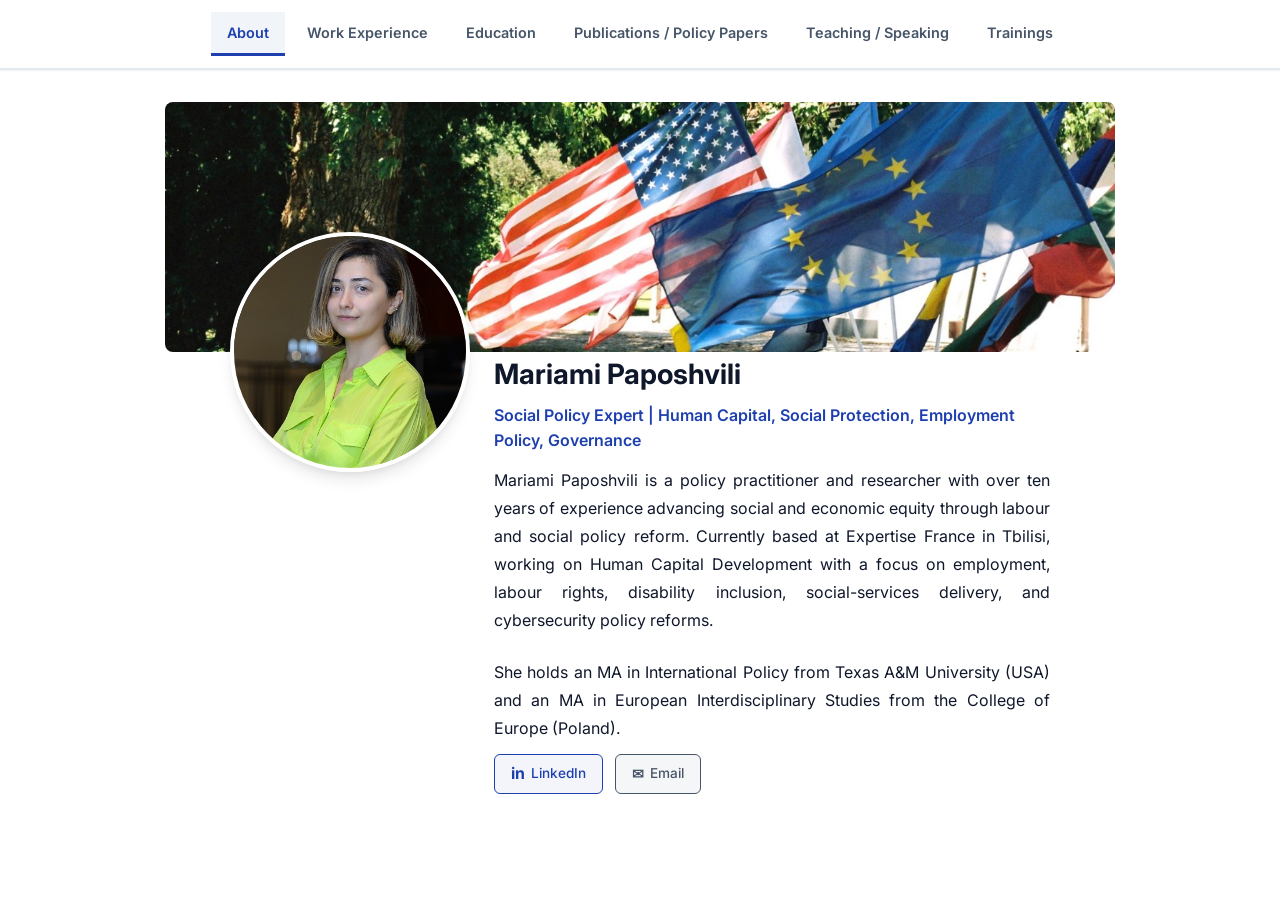
==== commit 7eb50ffd: "Teaching section: 6:4 layout, mobile image fix, lightbox zoom Co-authored-by: Cursor <cursoragent@cu" ====
--- a/index.html
+++ b/index.html
@@ -22,7 +22,6 @@
                 <button class="tab-btn" data-tab="publications">Publications / Policy Papers</button>
                 <button class="tab-btn" data-tab="teaching">Teaching / Speaking</button>
                 <button class="tab-btn" data-tab="trainings">Trainings</button>
-                <button class="tab-btn" data-tab="projects">Projects</button>
             </div>
         </div>
     </nav>
@@ -66,23 +65,27 @@
                 </div>
             </div>
         </section>
-
+        
         <!-- Work Experience Section -->
         <section id="experience" class="tab-content">
             <div class="container">
-                <h2 class="section-title">Work Experience</h2>
-                <div class="timeline">
-                    
-                    <article class="timeline-item">
-                        <div class="timeline-marker"></div>
-                        <div class="timeline-content">
+                <div class="experience-list">
+                
+                    <article class="experience-item">
+                        <div class="experience-date-column">
+                            <div class="experience-period">Oct 2021 - Present</div>
+                            <div class="experience-duration-type">
+                                <span class="job-type">Full-time</span>
+                                <span class="experience-duration">4 yrs 4 mos</span>
+                            </div>
+                            <div class="job-location-with-icon">
+                                <span>Tbilisi, Georgia</span>
+                            </div>
+                        </div>
+                        <div class="experience-content-column">
                             <div class="job-header">
                                 <h3 class="job-title">Deputy Project Manager</h3>
-                                <span class="job-company">Expertise France</span>
-                                <span class="job-type">Full-time</span>
-                            </div>
-                            <div class="job-meta">
-                                <span class="job-date">Oct 2021 - Present · 4 yrs 4 mos</span>
+                                <span class="job-company">Expertise France - French Development Agency (AFD) group</span>
                             </div>
                             <ul class="job-description">
                                 <li>Drive the implementation of project supporting Georgia's Human Capital Development Program in strategic collaboration with the World Bank, European Union, and French Development Agency, with a focus on policy reform in social services, cybersecurity, digitalization, primary healthcare, mental health, disability, and employment</li>
@@ -93,17 +96,21 @@
                         </div>
                     </article>
 
-                    <article class="timeline-item">
-                        <div class="timeline-marker"></div>
-                        <div class="timeline-content">
+                    <article class="experience-item">
+                        <div class="experience-date-column">
+                            <div class="experience-period">Jul 2025 - Present</div>
+                            <div class="experience-duration-type">
+                                <span class="job-type">Freelance</span>
+                                <span class="experience-duration">7 mos</span>
+                            </div>
+                            <div class="job-location-with-icon">
+                                <span>Kyrgyzstan, Kazakhstan, and Georgia · Remote</span>
+                            </div>
+                        </div>
+                        <div class="experience-content-column">
                             <div class="job-header">
                                 <h3 class="job-title">Research Fellow, Social Cohesion and Public Policy</h3>
                                 <span class="job-company">Crossroads Central Asia, Kazakh-German University, Dortmund University</span>
-                                <span class="job-type">Freelance</span>
-                            </div>
-                            <div class="job-meta">
-                                <span class="job-date">Jul 2025 - Present · 7 mos</span>
-                                <span class="job-location">Kyrgyzstan, Kazakhstan, and Georgia · Remote</span>
                             </div>
                             <ul class="job-description">
                                 <li>Conduct independent research on the formalization of informal work strategies among marginalized communities in Central Asia and Caucasus</li>
@@ -113,17 +120,21 @@
                         </div>
                     </article>
 
-                    <article class="timeline-item">
-                        <div class="timeline-marker"></div>
-                        <div class="timeline-content">
+                    <article class="experience-item">
+                        <div class="experience-date-column">
+                            <div class="experience-period">Nov 2024 - Feb 2025</div>
+                            <div class="experience-duration-type">
+                                <span class="job-type">Contract</span>
+                                <span class="experience-duration">4 mos</span>
+                            </div>
+                            <div class="job-location-with-icon">
+                                <span>Brussels, Belgium · Remote</span>
+                            </div>
+                        </div>
+                        <div class="experience-content-column">
                             <div class="job-header">
                                 <h3 class="job-title">Consultant on Social & Labour Policies and Social Dialogue</h3>
                                 <span class="job-company">Eastern Partnership Civil Society Forum</span>
-                                <span class="job-type">Contract</span>
-                            </div>
-                            <div class="job-meta">
-                                <span class="job-date">Nov 2024 - Feb 2025 · 4 mos</span>
-                                <span class="job-location">Brussels, Brussels Region, Belgium · Remote</span>
                             </div>
                             <ul class="job-description">
                                 <li>Lead research on social dialogue and policy implementation in the EaP countries, focusing on social justice and decent work policies</li>
@@ -134,17 +145,21 @@
                         </div>
                     </article>
 
-                    <article class="timeline-item">
-                        <div class="timeline-marker"></div>
-                        <div class="timeline-content">
+                    <article class="experience-item">
+                        <div class="experience-date-column">
+                            <div class="experience-period">Sep 2020 - Oct 2021</div>
+                            <div class="experience-duration-type">
+                                <span class="job-type">Full-time</span>
+                                <span class="experience-duration">1 yr 2 mos</span>
+                            </div>
+                            <div class="job-location-with-icon">
+                                <span>Tbilisi, Georgia</span>
+                            </div>
+                        </div>
+                        <div class="experience-content-column">
                             <div class="job-header">
                                 <h3 class="job-title">Program Associate</h3>
                                 <span class="job-company">Open Society Foundations</span>
-                                <span class="job-type">Full-time</span>
-                            </div>
-                            <div class="job-meta">
-                                <span class="job-date">Sep 2020 - Oct 2021 · 1 yr 2 mos</span>
-                                <span class="job-location">Tbilisi, Georgia</span>
                             </div>
                             <ul class="job-description">
                                 <li>Ensure the timely and high-quality implementation of work plan activities for the EU funded (EU4skills) project aiming at skills development and increasing employability of vulnerable groups in the regions of Georgia</li>
@@ -155,17 +170,21 @@
                         </div>
                     </article>
 
-                    <article class="timeline-item">
-                        <div class="timeline-marker"></div>
-                        <div class="timeline-content">
+                    <article class="experience-item">
+                        <div class="experience-date-column">
+                            <div class="experience-period">Jul 2020 - Sep 2020</div>
+                            <div class="experience-duration-type">
+                                <span class="job-type">Full-time</span>
+                                <span class="experience-duration">3 mos</span>
+                            </div>
+                            <div class="job-location-with-icon">
+                                <span>Tbilisi, Georgia</span>
+                            </div>
+                        </div>
+                        <div class="experience-content-column">
                             <div class="job-header">
                                 <h3 class="job-title">Project Manager</h3>
                                 <span class="job-company">CARE</span>
-                                <span class="job-type">Full-time</span>
-                            </div>
-                            <div class="job-meta">
-                                <span class="job-date">Jul 2020 - Sep 2020 · 3 mos</span>
-                                <span class="job-location">Tbilisi, Georgia</span>
                             </div>
                             <p class="job-context">In the framework of COVID-19 Emergency Response and Adaptation Project</p>
                             <ul class="job-description">
@@ -182,17 +201,21 @@
                         </div>
                     </article>
 
-                    <article class="timeline-item">
-                        <div class="timeline-marker"></div>
-                        <div class="timeline-content">
+                    <article class="experience-item">
+                        <div class="experience-date-column">
+                            <div class="experience-period">Jul 2015 - Sep 2020</div>
+                            <div class="experience-duration-type">
+                                <span class="job-type">Full-time</span>
+                                <span class="experience-duration">5 yrs 3 mos</span>
+                            </div>
+                            <div class="job-location-with-icon">
+                                <span>Tbilisi, Georgia</span>
+                            </div>
+                        </div>
+                        <div class="experience-content-column">
                             <div class="job-header">
-                                <h3 class="job-title">Project Manager</h3>
+                                <h3 class="job-title">Policy Analyst & Project Manager</h3>
                                 <span class="job-company">The Georgian Institute for Strategic Studies (GISS)</span>
-                                <span class="job-type">Full-time</span>
-                            </div>
-                            <div class="job-meta">
-                                <span class="job-date">Jul 2015 - Sep 2020 · 5 yrs 3 mos</span>
-                                <span class="job-location">Tbilisi, Georgia</span>
                             </div>
                             <ul class="job-description">
                                 <li>Involve in research, production of papers on the topics of regional security, Russian hostile influence in Georgia and Europe, Russian information war and anti-western propaganda, broad aspects of EU-Georgia relations, implementation of Association Agreement and DCFTA in Georgia</li>
@@ -206,17 +229,21 @@
                         </div>
                     </article>
 
-                    <article class="timeline-item">
-                        <div class="timeline-marker"></div>
-                        <div class="timeline-content">
+                    <article class="experience-item">
+                        <div class="experience-date-column">
+                            <div class="experience-period">Sep 2019 - May 2020</div>
+                            <div class="experience-duration-type">
+                                <span class="job-type">Part-time</span>
+                                <span class="experience-duration">9 mos</span>
+                            </div>
+                            <div class="job-location-with-icon">
+                                <span>Washington D.C., United States · On-site</span>
+                            </div>
+                        </div>
+                        <div class="experience-content-column">
                             <div class="job-header">
                                 <h3 class="job-title">Fellow, Young Professionals Network (YPN)</h3>
                                 <span class="job-company">Eurasia Foundation</span>
-                                <span class="job-type">Part-time</span>
-                            </div>
-                            <div class="job-meta">
-                                <span class="job-date">Sep 2019 - May 2020 · 9 mos</span>
-                                <span class="job-location">Washington, District of Columbia, United States · On-site</span>
                             </div>
                             <ul class="job-description">
                                 <li>Engage with emerging leaders and experts on political, economic, and development challenges across the Eurasia region</li>
@@ -226,16 +253,21 @@
                         </div>
                     </article>
 
-                    <article class="timeline-item">
-                        <div class="timeline-marker"></div>
-                        <div class="timeline-content">
+                    <article class="experience-item">
+                        <div class="experience-date-column">
+                            <div class="experience-period">Apr 2018 - Aug 2018</div>
+                            <div class="experience-duration-type">
+                                <span class="job-type">Full-time</span>
+                                <span class="experience-duration">5 mos</span>
+                            </div>
+                            <div class="job-location-with-icon">
+                                <span>Tbilisi, Georgia</span>
+                            </div>
+                        </div>
+                        <div class="experience-content-column">
                             <div class="job-header">
                                 <h3 class="job-title">Regional Coordinator</h3>
                                 <span class="job-company">Human Rights Center (HRC)</span>
-                                <span class="job-type">Full-time</span>
-                            </div>
-                            <div class="job-meta">
-                                <span class="job-date">Apr 2018 - Aug 2018 · 5 mos</span>
                             </div>
                             <p class="job-context">In the framework of WaSH (Water, Sanitation & Hygiene) project funded by the European Commission</p>
                             <ul class="job-description">
@@ -246,38 +278,21 @@
                         </div>
                     </article>
 
-                    <article class="timeline-item">
-                        <div class="timeline-marker"></div>
-                        <div class="timeline-content">
-                            <div class="job-header">
-                                <h3 class="job-title">Long Term Observer (LTO) Assistant</h3>
-                                <span class="job-company">OSCE Office for Democratic Institutions and Human Rights (ODIHR)</span>
-                                <span class="job-type">Contract</span>
-                            </div>
-                            <div class="job-meta">
-                                <span class="job-date">Sep 2017 - Oct 2017 · 2 mos</span>
-                                <span class="job-location">Ambrolauri, Georgia</span>
-                            </div>
-                            <ul class="job-description">
-                                <li>Facilitate various meetings with officials from local and regional election authorities, governors, mayors, local representatives of political parties, candidates, the media, and civil society</li>
-                                <li>Summarize, in English, election-related news published in local language</li>
-                                <li>Organize travels in the AoO for the LTOs and accompany the LTOs on these travels</li>
-                                <li>Provide written and simultaneous translation from/to English to/from Georgian of various documents on a wide range of topics</li>
-                            </ul>
-                        </div>
-                    </article>
-
-                    <article class="timeline-item">
-                        <div class="timeline-marker"></div>
-                        <div class="timeline-content">
+                    <article class="experience-item">
+                        <div class="experience-date-column">
+                            <div class="experience-period">Mar 2017 - Sep 2017</div>
+                            <div class="experience-duration-type">
+                                <span class="job-type">Full-time</span>
+                                <span class="experience-duration">7 mos</span>
+                            </div>
+                            <div class="job-location-with-icon">
+                                <span>Brussels, Belgium</span>
+                            </div>
+                        </div>
+                        <div class="experience-content-column">
                             <div class="job-header">
                                 <h3 class="job-title">Trainee</h3>
                                 <span class="job-company">European Parliament</span>
-                                <span class="job-type">Full-time</span>
-                            </div>
-                            <div class="job-meta">
-                                <span class="job-date">Mar 2017 - Sep 2017 · 7 mos</span>
-                                <span class="job-location">Brussels Area, Belgium</span>
                             </div>
                             <p class="job-context">At the Unit of External Policies, European Conservatives and Reformists Group (ECR Group)</p>
                             <ul class="job-description">
@@ -290,92 +305,161 @@
                         </div>
                     </article>
 
-                    <article class="timeline-item">
-                        <div class="timeline-marker"></div>
-                        <div class="timeline-content">
-                            <div class="job-header">
-                                <h3 class="job-title">Intern</h3>
-                                <span class="job-company">Department of International Law; Ministry of Foreign Affairs of Georgia</span>
-                                <span class="job-type">Full-time</span>
-                            </div>
-                            <div class="job-meta">
-                                <span class="job-date">Mar 2012 - May 2012 · 3 mos</span>
-                                <span class="job-location">Tbilisi, Georgia</span>
-                            </div>
-                            <ul class="job-description">
-                                <li>Attend meetings with international delegations and discussions on future bilateral and multilateral agreements; Prepare the notes and produce overall evaluation of the results</li>
-                                <li>Track implementation of the commitments under Georgia's international agreements</li>
-                                <li>Prepare briefing notes on the current political developments in Georgia and around the world</li>
-                                <li>Regularly prepare briefing reports for inter-governmental and foreign delegations, official visits</li>
-                                <li>Conduct archival research on Georgia's past international agreements and diplomatic relations</li>
-                                <li>Assist at planning and execution of the meetings</li>
-                            </ul>
-                        </div>
-                    </article>
-
                 </div>
             </div>
         </section>
 
         <!-- Education Section -->
         <section id="education" class="tab-content">
-            <div class="container">
-                <h2 class="section-title">Education</h2>
-                <div class="education-grid">
+            <div class="container">                
+                <!-- Education Timeline Header -->
+                <div class="education-timeline-header">
+                    <div class="education-timeline-line"></div>
+                    <div class="education-timeline-items">
+                        <div class="education-timeline-item">
+                            <div class="timeline-arrow"></div>
+                            <div class="timeline-date">2019 – 2021</div>
+                            <div class="timeline-location">Washington D.C., United States</div>
+                        </div>
+                        <div class="education-timeline-item">
+                            <div class="timeline-arrow"></div>
+                            <div class="timeline-date">2018 – 2019</div>
+                            <div class="timeline-location">Washington D.C., United States</div>
+                        </div>
+                        <div class="education-timeline-item">
+                            <div class="timeline-arrow"></div>
+                            <div class="timeline-date">2014 – 2015</div>
+                            <div class="timeline-location">Warsaw, Poland</div>
+                        </div>
+                        <div class="education-timeline-item">
+                            <div class="timeline-arrow"></div>
+                            <div class="timeline-date">2013 – 2016</div>
+                            <div class="timeline-location">Tbilisi, Georgia</div>
+                        </div>
+                        <div class="education-timeline-item">
+                            <div class="timeline-arrow"></div>
+                            <div class="timeline-date">2009 – 2013</div>
+                            <div class="timeline-location">Tbilisi, Georgia</div>
+                        </div>
+                    </div>
+                </div>
+                
+                <div class="education-list">
                     
-                    <article class="education-card">
-                        <div class="education-header">
-                            <h3 class="education-degree">MA in International Policy (MIP)</h3>
-                            <span class="education-school">Bush School of Governance and Public Service</span>
-                            <span class="education-institution">Texas A&M University</span>
-                        </div>
-                        <div class="education-meta">
-                            <span class="education-date">2019 - 2021</span>
-                            <span class="education-location">Washington D.C, United States</span>
-                        </div>
-                        <div class="education-details">
-                            <p class="education-key-courses"><strong>KEY COURSES:</strong></p>
-                            <ul>
-                                <li>International Development Theory and Practice</li>
-                                <li>State Building and Failure in the Developing World</li>
-                                <li>Grant and Program Management at Public and Non-profit</li>
-                                <li>Global Economy</li>
-                                <li>Transnational Security Issues</li>
-                                <li>National Security Leadership</li>
-                                <li>International Relations</li>
-                            </ul>
-                            <a href="https://bush.tamu.edu/dc/degrees/mip/" target="_blank" rel="noopener noreferrer" class="education-link">Program Details</a>
-                        </div>
-                    </article>
-
-                    <article class="education-card">
-                        <div class="education-header">
-                            <h3 class="education-degree">Master's Degree, European Interdisciplinary Studies (EIS)</h3>
-                            <span class="education-school">College of Europe in Natolin</span>
-                        </div>
-                        <div class="education-meta">
-                            <span class="education-date">2014 - 2015</span>
-                            <span class="education-location">Warsaw, Poland</span>
-                        </div>
-                        <div class="education-details">
-                            <p><strong>Bilingual English/French advanced master programme</strong></p>
-                            <p><strong>Major:</strong> EU as an International Actor</p>
-                            <p><strong>MA thesis:</strong> Russia's Accession to WTO : Georgia's Foreign Policy and Decision Making after the Rose Revolution</p>
-                            <p class="education-activities">Activities and societies: Study trips to Lithuania, Latvia, Estonia, Tunisia</p>
-                        </div>
-                    </article>
-
-                    <article class="education-card">
-                        <div class="education-header">
-                            <h3 class="education-degree">Strategic Communication</h3>
-                            <span class="education-school">Daniel Morgan Graduate School</span>
-                        </div>
-                        <div class="education-meta">
-                            <span class="education-date">Aug 2018 - Dec 2018</span>
-                            <span class="education-location">Washington D.C, United States</span>
-                        </div>
-                        <div class="education-details">
-                            <p><strong>Certificate</strong></p>
+                    <article class="education-item">
+                        <div class="education-date-column">
+                            <div class="education-period">2019 - 2021</div>
+                            <div class="education-location-text">Washington D.C,<br>United States</div>
+                        </div>
+                        <div class="education-content-column">
+                            <div class="education-header">
+                                <h3 class="education-degree">MA in International Policy (MIP)</h3>
+                                <span class="education-school">Bush School of Governance and Public Service</span>
+                                <span class="education-institution">Texas A&amp;M University</span>
+                            </div>
+                            <div class="education-details">
+                                <p class="education-key-courses"><strong>KEY COURSES:</strong></p>
+                                <ul>
+                                    <li>International Development Theory and Practice</li>
+                                    <li>State Building and Failure in the Developing World</li>
+                                    <li>Grant and Program Management at Public and Non-profit</li>
+                                    <li>Global Economy</li>
+                                </ul>
+                                <a href="https://bush.tamu.edu/dc/degrees/mip/" target="_blank" rel="noopener noreferrer" class="education-link">Program Details</a>
+                            </div>
+                        </div>
+                    </article>
+
+                    <article class="education-item">
+                        <div class="education-date-column">
+                            <div class="education-period">2018 - 2019</div>
+                            <div class="education-location-text">Washington D.C,<br>United States</div>
+                        </div>
+                        <div class="education-content-column">
+                            <div class="education-header">
+                                <h3 class="education-degree">Non-degree, Strategic Communications</h3>
+                                <span class="education-school">Daniel Morgan Graduate School of National Security</span>
+                            </div>
+                            <div class="education-details">
+                                <p class="education-key-courses"><strong>KEY COURSES:</strong></p>
+                                <ul>
+                                    <li>Integrated Risk Value Concepts</li>
+                                    <li>Causal Analytics</li>
+                                    <li>Strategy for Managing Disruption and Violence</li>
+                                    <li>Research methods</li>
+                                </ul>
+                                <a href="https://danielmorgangraduateschool.com/academics/" target="_blank" rel="noopener noreferrer" class="education-link">Program Details</a>
+                            </div>
+                        </div>
+                    </article>
+
+                    <article class="education-item">
+                        <div class="education-date-column">
+                            <div class="education-period">2014 - 2015</div>
+                            <div class="education-location-text">Warsaw, Poland</div>
+                        </div>
+                        <div class="education-content-column">
+                            <div class="education-header">
+                                <h3 class="education-degree">MA in European Interdisciplinary Studies (EIS)</h3>
+                                <span class="education-school">Major: EU as an International Actor</span>
+                                <span class="education-institution">College of Europe in Natolin</span>
+                            </div>
+                            <div class="education-details">
+                                <p class="education-key-courses"><strong>KEY COURSES:</strong></p>
+                                <ul>
+                                    <li>EU Institutions and Decision Making</li>
+                                    <li>EU and EU member states' Policies towards the Neighbourhood</li>
+                                    <li>Eastern Europe since 1914</li>
+                                    <li>Integration through Law; European Economic Integration</li>
+                                </ul>
+                                <a href="https://www.coleurope.eu/natolin/academic-offer/master-arts-european-interdisciplinary-studies" target="_blank" rel="noopener noreferrer" class="education-link">Program Details</a>
+                            </div>
+                        </div>
+                    </article>
+
+                    <article class="education-item">
+                        <div class="education-date-column">
+                            <div class="education-period">2013 - 2016</div>
+                            <div class="education-location-text">Tbilisi, Georgia</div>
+                        </div>
+                        <div class="education-content-column">
+                            <div class="education-header">
+                                <h3 class="education-degree">MA in Diplomacy and International Politics</h3>
+                                <span class="education-school">Ivane Javakhishvili Tbilisi State University</span>
+                            </div>
+                            <div class="education-details">
+                                <p class="education-key-courses"><strong>KEY COURSES:</strong></p>
+                                <ul>
+                                    <li>International Negotiations</li>
+                                    <li>International Public Law</li>
+                                    <li>Globalization and Global Problems</li>
+                                    <li>European Institutions and Governance</li>
+                                </ul>
+                                <a href="https://www.tsu.ge/en/faculty/168/FACULTY%20OF%20SOCIAL%20AND%20POLITICAL%20SCIENCES/page/International-Relations-" target="_blank" rel="noopener noreferrer" class="education-link">Program Details</a>
+                            </div>
+                        </div>
+                    </article>
+
+                    <article class="education-item">
+                        <div class="education-date-column">
+                            <div class="education-period">2009 - 2013</div>
+                            <div class="education-location-text">Tbilisi, Georgia</div>
+                        </div>
+                        <div class="education-content-column">
+                            <div class="education-header">
+                                <h3 class="education-degree">BA in International Relations</h3>
+                                <span class="education-school">Ivane Javakhishvili Tbilisi State University</span>
+                            </div>
+                            <div class="education-details">
+                                <p class="education-key-courses"><strong>KEY COURSES:</strong></p>
+                                <ul>
+                                    <li>Introduction to Social Work</li>
+                                    <li>Public International Law</li>
+                                    <li>Public Policy of the Developing World</li>
+                                    <li>Research Methods</li>
+                                </ul>
+                                <a href="https://www.tsu.ge/en/faculty/168/FACULTY%20OF%20SOCIAL%20AND%20POLITICAL%20SCIENCES/page/International-Relations-" target="_blank" rel="noopener noreferrer" class="education-link">Program Details</a>
+                            </div>
                         </div>
                     </article>
 
@@ -386,36 +470,142 @@
         <!-- Teaching / Speaking Section -->
         <section id="teaching" class="tab-content">
             <div class="container">
-                <h2 class="section-title">Teaching / Speaking</h2>
-                <div class="teaching-list">
+                <div class="teaching-speaking-layout">
+                    <div class="teaching-section">
+                        <h3 class="teaching-speaking-section-title">Teaching</h3>
+                        <div class="teaching-speaking-list">
+                            <article class="teaching-speaking-item">
+                                <div class="teaching-speaking-content">
+                                    <div class="teaching-header">
+                                        <h3 class="teaching-title">Designing Social Policy Through Law: Theory and Practice</h3>
+                                        <span class="teaching-org">Ilia State University</span>
+                                    </div>
+                                    <div class="teaching-meta">
+                                        <span class="teaching-date">February 2026 - Present · 1 month</span>
+                                        <span class="teaching-type">Part-time</span>
+                                    </div>
+                                    <p class="teaching-key-modules"><strong>KEY TEACHING MODULES:</strong></p>
+                                    <ul class="teaching-description">
+                                        <li>Legal frameworks of International Institutions in Social Policy</li>
+                                        <li>Formalisation of Informal Work and Self-Employment and international standards</li>
+                                        <li>Minimum Wage and Living conditions</li>
+                                        <li>Unemployment Insurance and international standards</li>
+                                    </ul>
+                                </div>
+                                <div class="teaching-speaking-image lightbox-trigger" role="button" tabindex="0" title="Click to enlarge">
+                                    <img src="images/teaching_1.jpg" alt="Designing Social Policy Through Law" onerror="this.style.display='none'; this.nextElementSibling.style.display='flex';">
+                                    <span class="training-zoom-icon" aria-hidden="true">
+                                        <svg xmlns="http://www.w3.org/2000/svg" width="32" height="32" viewBox="0 0 24 24" fill="none" stroke="currentColor" stroke-width="2" stroke-linecap="round" stroke-linejoin="round"><circle cx="12" cy="12" r="8"/><path d="M21 21l-4.5-4.5"/><path d="M12 8v8"/><path d="M8 12h8"/></svg>
+                                    </span>
+                                    <div class="teaching-speaking-placeholder" style="display: none;">
+                                        <span>Photo</span>
+                                    </div>
+                                </div>
+                            </article>
+                            
+                            <article class="teaching-speaking-item">
+                                <div class="teaching-speaking-content">
+                                    <div class="teaching-header">
+                                        <h3 class="teaching-title">Research Design</h3>
+                                        <span class="teaching-org">Ivane Javakhishvili Tbilisi State University</span>
+                                    </div>
+                                    <div class="teaching-meta">
+                                        <span class="teaching-date">Sep 2021 - Aug 2023 · 2 yrs</span>
+                                        <span class="teaching-type">Part-time</span>
+                                    </div>
+                                    <p class="teaching-key-modules"><strong>KEY TEACHING MODULES:</strong></p>
+                                    <ul class="teaching-description">
+                                        <li>Research Design and Methodology</li>
+                                        <li>Theory and Literature in Research</li>
+                                        <li>Quantitative, Qualitative, and Mixed Methods Approaches</li>
+                                        <li>Academic Writing and Research Ethics</li>
+                                    </ul>
+                                </div>
+                                <div class="teaching-speaking-image lightbox-trigger" role="button" tabindex="0" title="Click to enlarge">
+                                    <img src="images/teaching_2.jpg" alt="Research Design" onerror="this.style.display='none'; this.nextElementSibling.style.display='flex';">
+                                    <span class="training-zoom-icon" aria-hidden="true">
+                                        <svg xmlns="http://www.w3.org/2000/svg" width="32" height="32" viewBox="0 0 24 24" fill="none" stroke="currentColor" stroke-width="2" stroke-linecap="round" stroke-linejoin="round"><circle cx="12" cy="12" r="8"/><path d="M21 21l-4.5-4.5"/><path d="M12 8v8"/><path d="M8 12h8"/></svg>
+                                    </span>
+                                    <div class="teaching-speaking-placeholder" style="display: none;">
+                                        <span>Photo</span>
+                                    </div>
+                                </div>
+                            </article>
+                            
+                            <article class="teaching-speaking-item">
+                                <div class="teaching-speaking-content">
+                                    <div class="teaching-header">
+                                        <h3 class="teaching-title">Regionalism</h3>
+                                        <span class="teaching-org">Ivane Javakhishvili Tbilisi State University</span>
+                                    </div>
+                                    <div class="teaching-meta">
+                                        <span class="teaching-date">Sep 2021 - Aug 2023 · 2 yrs</span>
+                                        <span class="teaching-type">Part-time</span>
+                                    </div>
+                                    <p class="teaching-key-modules"><strong>KEY TEACHING MODULES:</strong></p>
+                                    <ul class="teaching-description">
+                                        <li>Conceptualising the Region and Theories of Regional Formation</li>
+                                        <li>Theoretical Approaches to Regionalism</li>
+                                        <li>Comparative Regionalism</li>
+                                        <li>Regionalism and International Order</li>
+                                    </ul>
+                                </div>
+                                <div class="teaching-speaking-image lightbox-trigger" role="button" tabindex="0" title="Click to enlarge">
+                                    <img src="images/teaching_3.jpg" alt="Regionalism" onerror="this.style.display='none'; this.nextElementSibling.style.display='flex';">
+                                    <span class="training-zoom-icon" aria-hidden="true">
+                                        <svg xmlns="http://www.w3.org/2000/svg" width="32" height="32" viewBox="0 0 24 24" fill="none" stroke="currentColor" stroke-width="2" stroke-linecap="round" stroke-linejoin="round"><circle cx="12" cy="12" r="8"/><path d="M21 21l-4.5-4.5"/><path d="M12 8v8"/><path d="M8 12h8"/></svg>
+                                    </span>
+                                    <div class="teaching-speaking-placeholder" style="display: none;">
+                                        <span>Photo</span>
+                                    </div>
+                                </div>
+                            </article>
+                        </div>
+                    </div>
                     
-                    <article class="teaching-card">
-                        <div class="teaching-header">
-                            <h3 class="teaching-title">Guest Lecturer</h3>
-                            <span class="teaching-org">Ivane Javakhishvili Tbilisi State University</span>
-                        </div>
-                        <div class="teaching-meta">
-                            <span class="teaching-date">Sep 2021 - Aug 2023 · 2 yrs</span>
-                            <span class="teaching-type">Part-time</span>
-                        </div>
-                        <ul class="teaching-description">
-                            <li>Teaching course Research Design in International Relations at BA level students</li>
-                            <li>Design, develop, and deliver material using a range of methods and platforms</li>
-                            <li>Set and grade assignments, tests and exams; Perform plagiarism checks; Give feedback</li>
-                        </ul>
-                    </article>
-
-                    <article class="teaching-card">
-                        <div class="teaching-header">
-                            <h3 class="teaching-title">Speaker, Georgia Global Perspective E-Residency</h3>
-                            <span class="teaching-org">The George Washington University</span>
-                        </div>
-                        <div class="teaching-meta">
-                            <span class="teaching-date">May 2020</span>
-                        </div>
-                        <p class="teaching-description">Skills: University Lecturing · Public Speaking</p>
-                    </article>
-
+                    <div class="speaking-section">
+                        <h3 class="teaching-speaking-section-title">Speaking</h3>
+                        <div class="teaching-speaking-list">
+                            <article class="teaching-speaking-item speaking-item">
+                                <div class="teaching-speaking-content">
+                                    <div class="teaching-header">
+                                        <h3 class="teaching-title">Enhancing Social Dialogue Across EaP Countries</h3>
+                                        <span class="teaching-org">Eastern Partnership Civil Society Forum</span>
+                                    </div>
+                                    <div class="teaching-meta">
+                                        <span class="teaching-date">May 2025</span>
+                                        <span class="teaching-location">Brussels, Belgium</span>
+                                    </div>
+                                </div>
+                            </article>
+                            
+                            <article class="teaching-speaking-item speaking-item">
+                                <div class="teaching-speaking-content">
+                                    <div class="teaching-header">
+                                        <h3 class="teaching-title">Moderator of Panel Discussion: European integration and the future of enlargement from the Western Balkans perspective</h3>
+                                        <span class="teaching-org">Warsaw Euro-Atlantic Summer Academy (WEASA)<br>College of Europe, Natolin</span>
+                                    </div>
+                                    <div class="teaching-meta">
+                                        <span class="teaching-date">July 2024</span>
+                                        <span class="teaching-location">Warsaw, Poland</span>
+                                    </div>
+                                </div>
+                            </article>
+                            
+                            <article class="teaching-speaking-item speaking-item">
+                                <div class="teaching-speaking-content">
+                                    <div class="teaching-header">
+                                        <h3 class="teaching-title">Implementation of the EU–Georgia Association Agreement: Prospects for Legal and Policy Approximation</h3>
+                                        <span class="teaching-org">The George Washington University</span>
+                                    </div>
+                                    <div class="teaching-meta">
+                                        <span class="teaching-date">May 2020</span>
+                                        <span class="teaching-location">Washington D.C., United States</span>
+                                    </div>
+                                </div>
+                            </article>
+                        </div>
+                    </div>
                 </div>
             </div>
         </section>
@@ -423,70 +613,148 @@
         <!-- Trainings Section -->
         <section id="trainings" class="tab-content">
             <div class="container">
-                <h2 class="section-title">Trainings</h2>
-                
-                <h3 class="subsection-title">Certifications</h3>
-                <div class="certifications-grid">
+                <div class="trainings-layout">
+                    <div class="trainings-photos-column">
+                        <div class="training-photo-list">
+                            <article class="training-photo-item">
+                                <div class="training-photo-image lightbox-trigger" role="button" tabindex="0" title="Click to enlarge">
+                                    <img src="images/training_1.jpg" alt="Training" onerror="this.style.display='none'; this.nextElementSibling.style.display='block';">
+                                    <span class="training-zoom-icon" aria-hidden="true">
+                                        <svg xmlns="http://www.w3.org/2000/svg" width="32" height="32" viewBox="0 0 24 24" fill="none" stroke="currentColor" stroke-width="2" stroke-linecap="round" stroke-linejoin="round"><circle cx="12" cy="12" r="8"/><path d="M21 21l-4.5-4.5"/><path d="M12 8v8"/><path d="M8 12h8"/></svg>
+                                    </span>
+                                    <div class="training-photo-placeholder" style="display: none;">
+                                        <span>Photo</span>
+                                    </div>
+                                </div>
+                                <p class="training-photo-caption">2025 · Turin, Italy</p>
+                            </article>
+                            
+                            <article class="training-photo-item">
+                                <div class="training-photo-image lightbox-trigger" role="button" tabindex="0" title="Click to enlarge">
+                                    <img src="images/training_2.jpg" alt="Training" onerror="this.style.display='none'; this.nextElementSibling.style.display='block';">
+                                    <span class="training-zoom-icon" aria-hidden="true">
+                                        <svg xmlns="http://www.w3.org/2000/svg" width="32" height="32" viewBox="0 0 24 24" fill="none" stroke="currentColor" stroke-width="2" stroke-linecap="round" stroke-linejoin="round"><circle cx="12" cy="12" r="8"/><path d="M21 21l-4.5-4.5"/><path d="M12 8v8"/><path d="M8 12h8"/></svg>
+                                    </span>
+                                    <div class="training-photo-placeholder" style="display: none;">
+                                        <span>Photo</span>
+                                    </div>
+                                </div>
+                                <p class="training-photo-caption">2024 · Turin, Italy</p>
+                            </article>
+                            
+                            <article class="training-photo-item">
+                                <div class="training-photo-image lightbox-trigger" role="button" tabindex="0" title="Click to enlarge">
+                                    <img src="images/training_3.jpg" alt="Training" onerror="this.style.display='none'; this.nextElementSibling.style.display='block';">
+                                    <span class="training-zoom-icon" aria-hidden="true">
+                                        <svg xmlns="http://www.w3.org/2000/svg" width="32" height="32" viewBox="0 0 24 24" fill="none" stroke="currentColor" stroke-width="2" stroke-linecap="round" stroke-linejoin="round"><circle cx="12" cy="12" r="8"/><path d="M21 21l-4.5-4.5"/><path d="M12 8v8"/><path d="M8 12h8"/></svg>
+                                    </span>
+                                    <div class="training-photo-placeholder" style="display: none;">
+                                        <span>Photo</span>
+                                    </div>
+                                </div>
+                                <p class="training-photo-caption">2022 · Warsaw, Poland</p>
+                            </article>
+                            
+                            <article class="training-photo-item">
+                                <div class="training-photo-image lightbox-trigger" role="button" tabindex="0" title="Click to enlarge">
+                                    <img src="images/training_4.jpg" alt="Training" onerror="this.style.display='none'; this.nextElementSibling.style.display='block';">
+                                    <span class="training-zoom-icon" aria-hidden="true">
+                                        <svg xmlns="http://www.w3.org/2000/svg" width="32" height="32" viewBox="0 0 24 24" fill="none" stroke="currentColor" stroke-width="2" stroke-linecap="round" stroke-linejoin="round"><circle cx="12" cy="12" r="8"/><path d="M21 21l-4.5-4.5"/><path d="M12 8v8"/><path d="M8 12h8"/></svg>
+                                    </span>
+                                    <div class="training-photo-placeholder" style="display: none;">
+                                        <span>Photo</span>
+                                    </div>
+                                </div>
+                                <p class="training-photo-caption">2019 · Warsaw, Poland</p>
+                            </article>
+                        </div>
+                    </div>
                     
-                    <article class="cert-card">
-                        <div class="cert-header">
-                            <h3 class="cert-title">14th Eastern European Academy for Social Democracy "All Eyes on the Council of Europe!"</h3>
-                            <span class="cert-issuer">Friedrich-Ebert-Stiftung</span>
-                        </div>
-                        <div class="cert-date">Issued Jun 2025</div>
-                    </article>
-
-                    <article class="cert-card">
-                        <div class="cert-header">
-                            <h3 class="cert-title">From Research to Policy: Evidence-based Policymaking for Decent Work</h3>
-                            <span class="cert-issuer">ITCILO</span>
-                        </div>
-                        <div class="cert-date">Issued Jun 2025</div>
-                    </article>
-
-                    <article class="cert-card">
-                        <div class="cert-header">
-                            <h3 class="cert-title">Leadership for Social Protection</h3>
-                            <span class="cert-issuer">ITCILO</span>
-                        </div>
-                        <div class="cert-date">Issued Jun 2024</div>
-                    </article>
-
-                    <article class="cert-card">
-                        <div class="cert-header">
-                            <h3 class="cert-title">Warsaw Euro-Atlantic Summer Academy (WEASA)</h3>
-                            <span class="cert-issuer">College of Europe in Natolin</span>
-                        </div>
-                        <div class="cert-date">Issued Jun 2022</div>
-                        <div class="cert-skills">Skills: Media Literacy · Cybersecurity Tools · Digital Security</div>
-                    </article>
-
-                    <article class="cert-card">
-                        <div class="cert-header">
-                            <h3 class="cert-title">Speaker, Georgia Global Perspective E-Residency</h3>
-                            <span class="cert-issuer">The George Washington University</span>
-                        </div>
-                        <div class="cert-date">Issued May 2020</div>
-                        <div class="cert-skills">Skills: University Lecturing · Public Speaking</div>
-                    </article>
-
-                    <article class="cert-card">
-                        <div class="cert-header">
-                            <h3 class="cert-title">Warsaw Euro-Atlantic Summer Academy (WEASA)</h3>
-                            <span class="cert-issuer">College of Europe in Natolin</span>
-                        </div>
-                        <div class="cert-date">Issued Jul 2019</div>
-                        <div class="cert-skills">Skills: AI & Algorithms · Digital Security · Cybersecurity · EU neighbourhood policy</div>
-                    </article>
-
-                    <article class="cert-card">
-                        <div class="cert-header">
-                            <h3 class="cert-title">Political Risk Tradecraft</h3>
-                            <span class="cert-issuer">Oxford Analytica from Dow Jones</span>
-                        </div>
-                        <div class="cert-date">Issued Mar 2019</div>
-                    </article>
-
+                    <div class="trainings-certifications-column">
+                        <div class="certifications-list">
+                    
+                            <article class="cert-item">
+                                <div class="cert-date-column">
+                                    <div class="cert-location">Strasbourg, France</div>
+                                    <div class="cert-date">Jun 2025</div>
+                                </div>
+                                <div class="cert-content-column">
+                                    <h3 class="cert-title">14th Eastern European Academy for Social Democracy "All Eyes on the Council of Europe!"</h3>
+                                    <span class="cert-issuer">Friedrich-Ebert-Stiftung</span>
+                                </div>
+                            </article>
+
+                            <article class="cert-item">
+                                <div class="cert-date-column">
+                                    <div class="cert-location">Turin, Italy</div>
+                                    <div class="cert-date">Jun 2025</div>
+                                </div>
+                                <div class="cert-content-column">
+                                    <h3 class="cert-title">From Research to Policy: Evidence-based Policymaking for Decent Work</h3>
+                                    <span class="cert-issuer">ITCILO</span>
+                                </div>
+                            </article>
+
+                            <article class="cert-item">
+                                <div class="cert-date-column">
+                                    <div class="cert-location">Turin, Italy</div>
+                                    <div class="cert-date">Jun 2024</div>
+                                </div>
+                                <div class="cert-content-column">
+                                    <h3 class="cert-title">Leadership for Social Protection</h3>
+                                    <span class="cert-issuer">ITCILO</span>
+                                </div>
+                            </article>
+
+                            <article class="cert-item">
+                                <div class="cert-date-column">
+                                    <div class="cert-location">Warsaw, Poland</div>
+                                    <div class="cert-date">Jun 2022</div>
+                                </div>
+                                <div class="cert-content-column">
+                                    <h3 class="cert-title">Warsaw Euro-Atlantic Summer Academy (WEASA)</h3>
+                                    <span class="cert-issuer">College of Europe in Natolin</span>
+                                    <div class="cert-skills">Skills: Media Literacy · Cybersecurity Tools · Digital Security</div>
+                                </div>
+                            </article>
+
+                            <article class="cert-item">
+                                <div class="cert-date-column">
+                                    <div class="cert-location">Washington D.C., USA</div>
+                                    <div class="cert-date">May 2020</div>
+                                </div>
+                                <div class="cert-content-column">
+                                    <h3 class="cert-title">Speaker, Georgia Global Perspective E-Residency</h3>
+                                    <span class="cert-issuer">The George Washington University</span>
+                                    <div class="cert-skills">Skills: University Lecturing · Public Speaking</div>
+                                </div>
+                            </article>
+
+                            <article class="cert-item">
+                                <div class="cert-date-column">
+                                    <div class="cert-location">Warsaw, Poland</div>
+                                    <div class="cert-date">Jul 2019</div>
+                                </div>
+                                <div class="cert-content-column">
+                                    <h3 class="cert-title">Warsaw Euro-Atlantic Summer Academy (WEASA)</h3>
+                                    <span class="cert-issuer">College of Europe in Natolin</span>
+                                    <div class="cert-skills">Skills: AI & Algorithms · Digital Security · Cybersecurity · EU neighbourhood policy</div>
+                                </div>
+                            </article>
+
+                            <article class="cert-item">
+                                <div class="cert-date-column">
+                                    <div class="cert-location">Online</div>
+                                    <div class="cert-date">Mar 2019</div>
+                                </div>
+                                <div class="cert-content-column">
+                                    <h3 class="cert-title">Political Risk Tradecraft</h3>
+                                    <span class="cert-issuer">Oxford Analytica from Dow Jones</span>
+                                </div>
+                            </article>
+
+                        </div>
+                    </div>
                 </div>
 
                 <h3 class="subsection-title">Fellowships</h3>
@@ -517,157 +785,102 @@
                     </article>
 
                 </div>
-
-                <h3 class="subsection-title">Honors & Awards</h3>
-                <div class="honors-list">
-                    
-                    <article class="honor-card">
-                        <div class="honor-header">
-                            <h3 class="honor-title">ENP Scholarship</h3>
-                            <span class="honor-issuer">European Commission</span>
-                        </div>
-                        <div class="honor-meta">
-                            <span class="honor-date">Issued Sep 2014</span>
-                            <span class="honor-association">Associated with College of Europe in Natolin</span>
-                        </div>
-                        <p class="honor-description">For MA studies at College of Europe, Natolin</p>
-                    </article>
-
-                    <article class="honor-card">
-                        <div class="honor-header">
-                            <h3 class="honor-title">Presidential Scholarship for Academic Excellence</h3>
-                            <span class="honor-issuer">Government of Georgia</span>
-                        </div>
-                        <div class="honor-meta">
-                            <span class="honor-date">Issued Sep 2012</span>
-                            <span class="honor-association">Associated with Ivane Javakhishvili Tbilisi State University | Tbilisi, Georgia</span>
-                        </div>
-                    </article>
-
-                </div>
             </div>
         </section>
 
         <!-- Publications / Policy Papers Section -->
         <section id="publications" class="tab-content">
             <div class="container">
-                <h2 class="section-title">Publications / Policy Papers</h2>
-                
-                <h3 class="subsection-title">Policy Papers</h3>
-                <div class="papers-list">
+                <div class="publications-layout">
+                    <div class="publications-column">
+                        <h3 class="subsection-title">Policy Papers</h3>
+                        <div class="papers-list">
+                            
+                            <article class="paper-item">
+                                <h3 class="paper-title">Work Reimagined in the Eastern Partnership: AI, Platform Economies, and the Changing Nature of Employment</h3>
+                                <div class="paper-meta">
+                                    <span class="paper-publisher">New Eastern Europe</span>
+                                    <span class="paper-date">January 2026</span>
+                                </div>
+                                <div class="paper-authors">Authors: Paposhvili M., Diakonidze A.</div>
+                            </article>
+
+                            <article class="paper-item">
+                                <h3 class="paper-title"><a href="https://eap-csf.eu/articles/enhancing-social-dialogue-for-social-justice-and-decent-work-policies-across-the-eap/" target="_blank" rel="noopener noreferrer">Enhancing social dialogue for the implementation of social justice and decent work policies across the Eastern Partnership countries</a></h3>
+                                <div class="paper-meta">
+                                    <span class="paper-publisher">Eastern Partnership Civil Society Forum</span>
+                                    <span class="paper-date">January 2025</span>
+                                </div>
+                                <div class="paper-authors">Authors: Paposhvili M.</div>
+                            </article>
+
+                            <article class="paper-item">
+                                <h3 class="paper-title"><a href="https://prismua.org/wp-content/uploads/2022/12/fin_EaP-Perception-and-Vision-final.pdf" target="_blank" rel="noopener noreferrer">Georgia: Eastern Partnership Prospects of post-2022</a></h3>
+                                <div class="paper-meta">
+                                    <span class="paper-publisher">Ukrainian Prism – Foreign Policy Council</span>
+                                    <span class="paper-date">January 2022</span>
+                                </div>
+                                <div class="paper-authors">Authors: Paposhvili M., Porchkhidze I., Sirbiladze Z.</div>
+                            </article>
+
+                            <article class="paper-item">
+                                <h3 class="paper-title">Cost and Benefits of AA/DCFTA Implementation in Georgia</h3>
+                                <div class="paper-meta">
+                                    <span class="paper-publisher">Eastern Europe Studies Centre (EESC)</span>
+                                    <span class="paper-date">November 2017</span>
+                                </div>
+                                <div class="paper-authors">Authors: Paposhvili M.</div>
+                            </article>
+
+                            <article class="paper-item">
+                                <h3 class="paper-title"><a href="https://cens.ceu.edu/article/2017-04-25/communicating-europe-new-regional-security-context" target="_blank" rel="noopener noreferrer">Communicating Europe in Georgia during the AA and DCFTA Implementation Process</a></h3>
+                                <div class="paper-meta">
+                                    <span class="paper-publisher">Foreign Policy Association of Moldova / International Visegrad Fund</span>
+                                    <span class="paper-date">March 2017</span>
+                                </div>
+                                <div class="paper-authors">Authors: Paposhvili M.</div>
+                            </article>
+
+                        </div>
+                    </div>
                     
-                    <article class="paper-item">
-                        <h3 class="paper-title">Enhancing social dialogue for the implementation of social justice and decent work policies across the Eastern Partnership countries</h3>
-                        <div class="paper-meta">
-                            <span class="paper-publisher">Eastern Partnership Civil Society Forum</span>
-                            <span class="paper-date">Jan 4, 2025</span>
-                        </div>
-                    </article>
-
-                    <article class="paper-item">
-                        <h3 class="paper-title">Contributor, data collection in the frame of EaP Civil Society Forum funded project</h3>
-                        <div class="paper-meta">
-                            <span class="paper-date">Mar 6, 2023</span>
-                        </div>
-                        <ul class="paper-contributions">
-                            <li>Resilience of Civil Societies in the Eastern Partnership Countries</li>
-                            <li>Resilient digital transformation in the Eastern Partnership region: State of play in 2022 and recommendations</li>
-                            <li>Environmental and Climate Resilience in the Eastern Partnership</li>
-                            <li>MISSION POSSIBLE? Accountable Institutions, the Rule of Law and Security in the Eastern Partnership</li>
-                        </ul>
-                    </article>
-
-                </div>
-
-                <h3 class="subsection-title">Publications</h3>
-                <div class="publications-list">
+                    <div class="publications-column">
+                        <h3 class="subsection-title">Research and Conferences</h3>
+                        <div class="publications-list">
                     
-                    <article class="publication-item">
-                        <h3 class="publication-title">Work Reimagined in the Eastern Partnership: AI, Platform Economies, and the Changing Nature of Employment</h3>
-                        <div class="publication-meta">
-                            <span class="publication-publisher">New Eastern Europe</span>
-                            <span class="publication-date">Jan 11, 2026</span>
-                        </div>
-                    </article>
-
                     <article class="publication-item">
                         <h3 class="publication-title">Informal Work and Labour Inclusion in the European Union: Policy Challenges and Responses in the Context of Ukrainian Refugees</h3>
                         <div class="publication-meta">
-                            <span class="publication-publisher">conference proceeding of "2nd International Scientific Jean Monnet Conference 2026"</span>
-                            <span class="publication-date">Jan 9, 2026</span>
-                        </div>
+                            <span class="publication-publisher">Conference proceeding of "2nd International Scientific Jean Monnet Conference 2026"</span>
+                            <span class="publication-date">January 2026</span>
+                        </div>
+                        <div class="publication-authors">Authors: Paposhvili M.</div>
                     </article>
 
                     <article class="publication-item">
-                        <h3 class="publication-title">Georgia: Eastern Partnership Prospects of post-2022</h3>
+                        <h3 class="publication-title">Contributor, data collection</h3>
                         <div class="publication-meta">
                             <span class="publication-publisher">Ukrainian Prism – Foreign Policy Council</span>
-                            <span class="publication-date">Jan 12, 2022</span>
-                        </div>
-                    </article>
-
-                    <article class="publication-item">
-                        <h3 class="publication-title">Cost and Benefits of AA/DCFTA Implementation in Georgia</h3>
-                        <div class="publication-meta">
-                            <span class="publication-publisher">Eastern Europe Studies Centre (EESC)</span>
-                            <span class="publication-date">Nov 1, 2017</span>
-                        </div>
-                    </article>
-
-                    <article class="publication-item">
-                        <h3 class="publication-title">Communicating Europe in Georgia during the AA and DCFTA Implementation Process</h3>
-                        <div class="publication-meta">
-                            <span class="publication-publisher">Foreign Policy Association of Moldova/ International Visegrad Fund</span>
-                            <span class="publication-date">Mar 18, 2017</span>
-                        </div>
+                            <span class="publication-date">March 2023</span>
+                        </div>
+                        <ul class="paper-contributions">
+                            <li><a href="https://prismua.org/en/english-resilience-of-civil-societies-in-the-eastern-partnership-countries/" target="_blank" rel="noopener noreferrer">Resilience of Civil Societies in the Eastern Partnership Countries</a></li>
+                            <li><a href="https://prismua.org/en/english-resilient-digital-transformation-in-the-eastern-partnership-region-state-of-play-in-2022-and-recommendations/" target="_blank" rel="noopener noreferrer">Resilient digital transformation in the Eastern Partnership region: State of play in 2022 and recommendations</a></li>
+                            <li><a href="https://prismua.org/en/environmental-and-climate-resilience-in-the-eastern-partnership-region-stay-of-play-in-2022-and-recommendations/" target="_blank" rel="noopener noreferrer">Environmental and Climate Resilience in the Eastern Partnership</a></li>
+                            <li><a href="https://prismua.org/en/eap_rule_of_law/" target="_blank" rel="noopener noreferrer">MISSION POSSIBLE? Accountable Institutions, the Rule of Law and Security in the Eastern Partnership</a></li>
+                        </ul>
                     </article>
 
                     <article class="publication-item">
                         <h3 class="publication-title">The European Union and Georgia</h3>
                         <div class="publication-meta">
-                            <span class="publication-publisher">The Georgian Institute for Strategic Studies/Swedish Ministry for Foreign Affairs</span>
-                            <span class="publication-date">Jan 1, 2016</span>
-                        </div>
-                    </article>
-
-                    <article class="publication-item">
-                        <h3 class="publication-title">Information Access in the Globalized World</h3>
-                        <div class="publication-meta">
-                            <span class="publication-publisher">Institute of Electrical and Electronics Engineers (IEEE)</span>
-                            <span class="publication-date">Oct 1, 2012</span>
-                            <span class="publication-note">Co-authored</span>
-                        </div>
-                    </article>
-
-                    <article class="publication-item">
-                        <h3 class="publication-title">New View of South Caucasus – Perspectives and Possibilities</h3>
-                        <div class="publication-meta">
-                            <span class="publication-publisher">Caucasus University</span>
-                            <span class="publication-date">May 1, 2012</span>
-                            <span class="publication-language">Publication Language: English</span>
-                        </div>
-                    </article>
-
-                    <article class="publication-item">
-                        <h3 class="publication-title">Turkey from the Perspective of Relations with South Caucasus and European Union</h3>
-                        <div class="publication-meta">
-                            <span class="publication-publisher">Grigol Robaqidze University</span>
-                            <span class="publication-date">Mar 1, 2012</span>
-                            <span class="publication-language">Publication Language: Georgian</span>
-                        </div>
-                    </article>
-
-                </div>
-            </div>
-        </section>
-
-        <!-- Projects Section -->
-        <section id="projects" class="tab-content">
-            <div class="container">
-                <h2 class="section-title">Projects</h2>
-                <div class="projects-grid">
-                    <div class="project-placeholder">
-                        <p>Projects section - content to be added</p>
+                            <span class="publication-publisher">Georgian Institute for Strategic Studies (GISS)</span>
+                            <span class="publication-date">January 2016</span>
+                        </div>
+                        <div class="publication-authors">Authors: Paposhvili M., Kheladze N.</div>
+                    </article>
+
+                        </div>
                     </div>
                 </div>
             </div>
@@ -675,24 +888,115 @@
 
     </main>
 
+    <!-- Image Lightbox -->
+    <div id="image-lightbox" class="lightbox" aria-hidden="true">
+        <div class="lightbox-backdrop"></div>
+        <button class="lightbox-close" aria-label="Close">&times;</button>
+        <div class="lightbox-content">
+            <img src="" alt="Enlarged view" class="lightbox-image">
+        </div>
+    </div>
+
     <script>
-        // Tab functionality
+        // Tab functionality with URL hash support
         document.addEventListener('DOMContentLoaded', function() {
             const tabButtons = document.querySelectorAll('.tab-btn');
             const tabContents = document.querySelectorAll('.tab-content');
 
+            // Function to switch tabs
+            function switchTab(tabId) {
+                // Remove active class from all buttons and contents
+                tabButtons.forEach(btn => btn.classList.remove('active'));
+                tabContents.forEach(content => content.classList.remove('active'));
+
+                // Add active class to clicked button and corresponding content
+                const targetButton = document.querySelector(`[data-tab="${tabId}"]`);
+                const targetContent = document.getElementById(tabId);
+
+                if (targetButton && targetContent) {
+                    targetButton.classList.add('active');
+                    targetContent.classList.add('active');
+                    
+                    // Update URL hash without scrolling
+                    if (history.pushState) {
+                        history.pushState(null, null, '#' + tabId);
+                    } else {
+                        window.location.hash = tabId;
+                    }
+                }
+            }
+
+            // Handle tab button clicks
             tabButtons.forEach(button => {
                 button.addEventListener('click', () => {
                     const targetTab = button.getAttribute('data-tab');
-
-                    // Remove active class from all buttons and contents
-                    tabButtons.forEach(btn => btn.classList.remove('active'));
-                    tabContents.forEach(content => content.classList.remove('active'));
-
-                    // Add active class to clicked button and corresponding content
-                    button.classList.add('active');
-                    document.getElementById(targetTab).classList.add('active');
+                    switchTab(targetTab);
                 });
+            });
+
+            // Handle initial load - check URL hash
+            function handleHashChange() {
+                const hash = window.location.hash.substring(1); // Remove the #
+                if (hash) {
+                    // Check if hash matches a valid tab
+                    const validTabs = ['about', 'experience', 'education', 'publications', 'teaching', 'trainings'];
+                    if (validTabs.includes(hash)) {
+                        switchTab(hash);
+                        return;
+                    }
+                }
+                // Default to 'about' if no hash or invalid hash
+                if (!hash || !document.getElementById(hash)) {
+                    switchTab('about');
+                }
+            }
+
+            // Handle hash changes (back/forward buttons)
+            window.addEventListener('hashchange', handleHashChange);
+
+            // Initial load
+            handleHashChange();
+
+            // Image lightbox for training photos
+            const lightbox = document.getElementById('image-lightbox');
+            const lightboxImg = lightbox.querySelector('.lightbox-image');
+            const lightboxBackdrop = lightbox.querySelector('.lightbox-backdrop');
+            const lightboxClose = lightbox.querySelector('.lightbox-close');
+
+            function openLightbox(src) {
+                lightboxImg.src = src;
+                lightbox.classList.add('active');
+                lightbox.setAttribute('aria-hidden', 'false');
+                document.body.style.overflow = 'hidden';
+            }
+
+            function closeLightbox() {
+                lightbox.classList.remove('active');
+                lightbox.setAttribute('aria-hidden', 'true');
+                document.body.style.overflow = '';
+            }
+
+            document.querySelectorAll('.lightbox-trigger').forEach(function(trigger) {
+                const img = trigger.querySelector('img');
+                if (img && img.src) {
+                    trigger.addEventListener('click', function() {
+                        openLightbox(img.src);
+                    });
+                    trigger.addEventListener('keydown', function(e) {
+                        if (e.key === 'Enter' || e.key === ' ') {
+                            e.preventDefault();
+                            openLightbox(img.src);
+                        }
+                    });
+                }
+            });
+
+            lightboxBackdrop.addEventListener('click', closeLightbox);
+            lightboxClose.addEventListener('click', closeLightbox);
+            document.addEventListener('keydown', function(e) {
+                if (e.key === 'Escape' && lightbox.classList.contains('active')) {
+                    closeLightbox();
+                }
             });
         });
     </script>
--- a/styles.css
+++ b/styles.css
@@ -460,53 +460,119 @@
 }
 
 /* ============================================
-   Timeline (Work Experience) - Compact
-   ============================================ */
-
-.timeline {
+   Experience List (Work Experience) - Two Column
+   ============================================ */
+
+.experience-list {
+    display: flex;
+    flex-direction: column;
+    gap: var(--spacing-lg);
+}
+
+.experience-item {
+    display: flex;
+    gap: 0;
+    padding-bottom: var(--spacing-lg);
+    border-bottom: 1px solid var(--border-color);
     position: relative;
-    padding-left: var(--spacing-md);
-}
-
-.timeline::before {
-    content: '';
-    position: absolute;
-    left: 0;
-    top: 0;
-    bottom: 0;
-    width: 2px;
-    background: var(--border-color);
-}
-
-.timeline-item {
-    position: relative;
-    margin-bottom: var(--spacing-lg);
+    transition: var(--transition);
+    padding: var(--spacing-md);
+    margin-left: calc(-1 * var(--spacing-md));
+    margin-right: calc(-1 * var(--spacing-md));
+    border-radius: var(--border-radius);
+}
+
+.experience-item:hover {
+    background: var(--bg-alt);
+    box-shadow: var(--shadow-sm);
+}
+
+
+.experience-item:last-child {
+    border-bottom: none;
+    padding-bottom: 0;
+}
+
+@media (max-width: 768px) {
+    .experience-item {
+        flex-direction: column;
+        gap: var(--spacing-sm);
+        padding-left: var(--spacing-sm);
+        margin-left: calc(-1 * var(--spacing-sm));
+    }
+    
+    .experience-item::before {
+        display: none;
+    }
+}
+
+.experience-date-column {
+    flex: 0 0 200px;
+    text-align: left;
+    padding-top: var(--spacing-xs);
+    padding-right: var(--spacing-lg);
+    display: flex;
+    flex-direction: column;
+    align-items: flex-start;
+    gap: var(--spacing-xs);
+}
+
+@media (max-width: 768px) {
+    .experience-date-column {
+        flex: none;
+        padding-top: 0;
+        padding-right: 0;
+        padding-bottom: var(--spacing-sm);
+        border-bottom: 1px solid var(--border-color);
+    }
+    
+    .experience-date-column::after {
+        display: none;
+    }
+}
+
+.experience-period {
+    font-weight: 600;
+    color: var(--text-primary);
+    font-size: 0.95rem;
+    margin-bottom: var(--spacing-xs);
+}
+
+.experience-duration-type {
+    display: flex;
+    align-items: center;
+    gap: var(--spacing-sm);
+    flex-wrap: nowrap;
+}
+
+.experience-duration-type .experience-duration {
+    font-size: 0.85rem;
+    color: var(--text-secondary);
+    font-weight: 500;
+}
+
+.job-location-with-icon {
+    display: flex;
+    align-items: center;
+    gap: var(--spacing-xs);
+    font-size: 0.85rem;
+    color: var(--text-secondary);
+    max-width: 100%;
+}
+
+.job-location-with-icon span {
+    line-height: 1.4;
+}
+
+@media (max-width: 768px) {
+    .job-location-with-icon {
+        text-align: left;
+    }
+}
+
+.experience-content-column {
+    flex: 1;
     padding-left: var(--spacing-lg);
-}
-
-.timeline-marker {
-    position: absolute;
-    left: -5px;
-    top: 0;
-    width: 12px;
-    height: 12px;
-    border-radius: 50%;
-    background: var(--primary-color);
-    border: 2px solid white;
-    box-shadow: 0 0 0 2px var(--primary-color);
-}
-
-.timeline-content {
-    background: white;
-    padding: var(--spacing-md);
-    border-radius: var(--border-radius);
-    border: 1px solid var(--border-color);
-    transition: var(--transition);
-}
-
-.timeline-content:hover {
-    border-color: var(--primary-light);
-    box-shadow: var(--shadow-sm);
 }
 
 .job-header {
@@ -538,21 +604,16 @@
     font-weight: 500;
 }
 
-.job-meta {
-    display: flex;
-    flex-wrap: wrap;
-    gap: var(--spacing-md);
-    margin-bottom: var(--spacing-sm);
-    color: var(--text-secondary);
-    font-size: 0.85rem;
-}
-
-.job-date {
-    font-weight: 600;
+.experience-item:hover .job-type {
+    background-color: white;
+    box-shadow: var(--shadow-sm);
 }
 
 .job-location {
     color: var(--text-light);
+    font-size: 0.85rem;
+    margin-bottom: var(--spacing-sm);
+    margin-top: var(--spacing-xs);
 }
 
 .job-context {
@@ -573,7 +634,7 @@
 .job-description li {
     padding-left: var(--spacing-md);
     position: relative;
-    margin-bottom: var(--spacing-xs);
+    margin-bottom: 0.125rem;
     color: var(--text-secondary);
     font-size: 0.9rem;
     line-height: 1.6;
@@ -588,32 +649,159 @@
 }
 
 /* ============================================
-   Education Cards - Compact
-   ============================================ */
-
-.education-grid {
-    display: grid;
-    grid-template-columns: 1fr;
-    gap: var(--spacing-md);
-}
-
-@media (min-width: 768px) {
-    .education-grid {
-        grid-template-columns: repeat(2, 1fr);
-    }
-}
-
-.education-card {
-    background: white;
+   Education Timeline Header
+   ============================================ */
+
+.education-timeline-header {
+    position: relative;
+    margin-bottom: var(--spacing-xl);
+    padding: var(--spacing-lg) 0;
+}
+
+.education-timeline-line {
+    position: absolute;
+    top: 30px;
+    left: 0;
+    right: 0;
+    height: 2px;
+    background: var(--primary-color);
+    z-index: 1;
+}
+
+.education-timeline-items {
+    display: flex;
+    justify-content: space-between;
+    position: relative;
+    z-index: 2;
+    padding: 0 var(--spacing-md);
+}
+
+@media (max-width: 768px) {
+    .education-timeline-items {
+        flex-direction: column;
+        gap: var(--spacing-lg);
+        align-items: center;
+    }
+    
+    .education-timeline-line {
+        display: none;
+    }
+}
+
+.education-timeline-item {
+    display: flex;
+    flex-direction: column;
+    align-items: center;
+    flex: 1;
+    position: relative;
+}
+
+.timeline-arrow {
+    width: 0;
+    height: 0;
+    border-left: 8px solid transparent;
+    border-right: 8px solid transparent;
+    border-top: 12px solid var(--primary-color);
+    margin-bottom: var(--spacing-sm);
+    transition: var(--transition);
+}
+
+.education-timeline-item:hover .timeline-arrow {
+    border-top-color: var(--primary-dark);
+    transform: scale(1.2);
+}
+
+.timeline-date {
+    font-weight: 600;
+    color: var(--text-primary);
+    font-size: 0.95rem;
+    margin-bottom: var(--spacing-xs);
+    text-align: center;
+}
+
+.timeline-location {
+    font-size: 0.85rem;
+    color: var(--text-secondary);
+    text-align: center;
+    line-height: 1.4;
+}
+
+/* ============================================
+   Education List - Two Column
+   ============================================ */
+
+.education-list {
+    display: flex;
+    flex-direction: column;
+    gap: var(--spacing-lg);
+}
+
+.education-item {
+    display: flex;
+    gap: var(--spacing-lg);
+    padding-bottom: var(--spacing-lg);
+    border-bottom: 1px solid var(--border-color);
+    position: relative;
+    transition: var(--transition);
     padding: var(--spacing-md);
+    margin-left: calc(-1 * var(--spacing-md));
+    margin-right: calc(-1 * var(--spacing-md));
     border-radius: var(--border-radius);
-    border: 1px solid var(--border-color);
-    transition: var(--transition);
-}
-
-.education-card:hover {
-    border-color: var(--primary-light);
+}
+
+.education-item:hover {
+    background: var(--bg-alt);
     box-shadow: var(--shadow-sm);
+}
+
+.education-item:last-child {
+    border-bottom: none;
+    padding-bottom: 0;
+}
+
+@media (max-width: 768px) {
+    .education-item {
+        flex-direction: column;
+        gap: var(--spacing-sm);
+        padding-left: var(--spacing-sm);
+        margin-left: calc(-1 * var(--spacing-sm));
+    }
+}
+
+.education-date-column {
+    flex: 0 0 180px;
+    text-align: right;
+    padding-top: var(--spacing-xs);
+    padding-right: var(--spacing-lg);
+}
+
+@media (max-width: 768px) {
+    .education-date-column {
+        flex: none;
+        text-align: left;
+        padding-top: 0;
+        padding-right: 0;
+        padding-bottom: var(--spacing-sm);
+        border-bottom: 1px solid var(--border-color);
+    }
+}
+
+.education-period {
+    font-weight: 600;
+    color: var(--text-primary);
+    font-size: 0.95rem;
+    margin-bottom: var(--spacing-xs);
+}
+
+.education-location-text {
+    font-size: 0.85rem;
+    color: var(--text-secondary);
+    font-weight: 500;
+}
+
+.education-content-column {
+    flex: 1;
+    padding-left: var(--spacing-lg);
 }
 
 .education-header {
@@ -641,17 +829,6 @@
     display: block;
 }
 
-.education-meta {
-    display: flex;
-    flex-direction: column;
-    gap: var(--spacing-xs);
-    margin-bottom: var(--spacing-sm);
-    padding-bottom: var(--spacing-sm);
-    border-bottom: 1px solid var(--border-color);
-    font-size: 0.85rem;
-    color: var(--text-secondary);
-}
-
 .education-details {
     font-size: 0.9rem;
     color: var(--text-secondary);
@@ -674,7 +851,7 @@
 .education-details li {
     padding-left: var(--spacing-md);
     position: relative;
-    margin-bottom: var(--spacing-xs);
+    margin-bottom: 0.125rem;
     font-size: 0.85rem;
 }
 
@@ -708,43 +885,193 @@
 }
 
 /* ============================================
-   Certifications Grid - Compact
-   ============================================ */
-
-.certifications-grid {
+   Trainings Layout - Two Column
+   ============================================ */
+
+.trainings-layout {
     display: grid;
-    grid-template-columns: 1fr;
+    grid-template-columns: 1fr 1fr;
+    gap: var(--spacing-xl);
+    align-items: start;
+}
+
+@media (max-width: 1024px) {
+    .trainings-layout {
+        grid-template-columns: 1fr;
+        gap: var(--spacing-lg);
+    }
+}
+
+.trainings-photos-column,
+.trainings-certifications-column {
+    display: flex;
+    flex-direction: column;
+}
+
+/* ============================================
+   Training Photo List
+   ============================================ */
+
+.training-photo-list {
+    display: flex;
+    flex-direction: column;
+    gap: var(--spacing-lg);
+    margin-top: var(--spacing-md);
+}
+
+.training-photo-item {
+    display: flex;
+    flex-direction: column;
+    gap: var(--spacing-sm);
+}
+
+.training-photo-image {
+    position: relative;
+    width: 100%;
+    height: 200px;
+    border-radius: var(--border-radius);
+    overflow: hidden;
+    background: var(--bg-alt);
+    cursor: pointer;
+    transition: transform 0.3s ease, box-shadow 0.3s ease;
+}
+
+.training-photo-image:hover {
+    transform: scale(1.03);
+    box-shadow: 0 12px 24px -8px rgba(0, 0, 0, 0.25), 0 4px 12px -4px rgba(30, 64, 175, 0.15);
+}
+
+.training-photo-image:hover img {
+    filter: brightness(0.85);
+}
+
+.training-photo-image:hover .training-zoom-icon {
+    opacity: 1;
+    transform: translate(-50%, -50%) scale(1);
+}
+
+.training-zoom-icon {
+    position: absolute;
+    top: 50%;
+    left: 50%;
+    transform: translate(-50%, -50%) scale(0.8);
+    width: 48px;
+    height: 48px;
+    display: flex;
+    align-items: center;
+    justify-content: center;
+    background: rgba(255, 255, 255, 0.9);
+    border-radius: 50%;
+    color: var(--primary-color);
+    opacity: 0;
+    transition: opacity 0.25s ease, transform 0.25s ease;
+    pointer-events: none;
+}
+
+.training-zoom-icon svg {
+    width: 28px;
+    height: 28px;
+}
+
+.training-photo-image img {
+    width: 100%;
+    height: 100%;
+    object-fit: cover;
+    transition: filter 0.3s ease;
+}
+
+.training-photo-placeholder {
+    width: 100%;
+    height: 100%;
+    display: flex;
+    align-items: center;
+    justify-content: center;
+    background: var(--bg-alt);
+    color: var(--text-light);
+    font-size: 0.9rem;
+}
+
+.training-photo-caption {
+    font-size: 0.85rem;
+    color: var(--text-secondary);
+    text-align: center;
+    margin: 0;
+}
+
+/* ============================================
+   Certifications List - Two Column Items
+   ============================================ */
+
+.certifications-list {
+    display: flex;
+    flex-direction: column;
     gap: var(--spacing-md);
-}
-
-@media (min-width: 768px) {
-    .certifications-grid {
-        grid-template-columns: repeat(2, 1fr);
-    }
-}
-
-@media (min-width: 1024px) {
-    .certifications-grid {
-        grid-template-columns: repeat(3, 1fr);
-    }
-}
-
-.cert-card {
-    background: white;
+    margin-top: var(--spacing-md);
+}
+
+.cert-item {
+    display: flex;
+    gap: var(--spacing-lg);
+    padding-bottom: var(--spacing-md);
+    border-bottom: 1px solid var(--border-color);
+    transition: var(--transition);
     padding: var(--spacing-md);
+    margin-left: calc(-1 * var(--spacing-md));
+    margin-right: calc(-1 * var(--spacing-md));
     border-radius: var(--border-radius);
-    border: 1px solid var(--border-color);
-    border-left: 3px solid var(--primary-color);
-    transition: var(--transition);
-}
-
-.cert-card:hover {
-    border-color: var(--primary-light);
+}
+
+.cert-item:hover {
+    background: var(--bg-alt);
     box-shadow: var(--shadow-sm);
 }
 
-.cert-header {
-    margin-bottom: var(--spacing-xs);
+.cert-item:last-child {
+    border-bottom: none;
+    padding-bottom: 0;
+}
+
+@media (max-width: 768px) {
+    .cert-item {
+        flex-direction: column;
+        gap: var(--spacing-sm);
+        padding-left: var(--spacing-sm);
+        margin-left: calc(-1 * var(--spacing-sm));
+    }
+}
+
+.cert-date-column {
+    flex: 0 0 140px;
+    text-align: right;
+    padding-top: var(--spacing-xs);
+}
+
+@media (max-width: 768px) {
+    .cert-date-column {
+        flex: none;
+        text-align: left;
+        padding-top: 0;
+        padding-bottom: var(--spacing-sm);
+        border-bottom: 1px solid var(--border-color);
+    }
+}
+
+.cert-location {
+    font-weight: 600;
+    color: var(--text-primary);
+    font-size: 0.9rem;
+    margin-bottom: var(--spacing-xs);
+}
+
+.cert-date {
+    font-size: 0.85rem;
+    color: var(--text-secondary);
+    font-weight: 500;
+}
+
+.cert-content-column {
+    flex: 1;
+    padding-left: var(--spacing-lg);
 }
 
 .cert-title {
@@ -760,12 +1087,6 @@
     font-weight: 600;
     color: var(--primary-color);
     display: block;
-}
-
-.cert-date {
-    font-size: 0.85rem;
-    color: var(--text-secondary);
-    font-weight: 500;
     margin-bottom: var(--spacing-xs);
 }
 
@@ -923,8 +1244,27 @@
 }
 
 /* ============================================
-   Policy Papers & Publications - Compact
-   ============================================ */
+   Policy Papers & Publications - Two Column
+   ============================================ */
+
+.publications-layout {
+    display: grid;
+    grid-template-columns: 1fr 1fr;
+    gap: var(--spacing-xl);
+    align-items: start;
+}
+
+@media (max-width: 1024px) {
+    .publications-layout {
+        grid-template-columns: 1fr;
+        gap: var(--spacing-lg);
+    }
+}
+
+.publications-column {
+    display: flex;
+    flex-direction: column;
+}
 
 .papers-list,
 .publications-list {
@@ -958,6 +1298,29 @@
     line-height: 1.5;
 }
 
+.paper-title a,
+.publication-title a {
+    color: var(--primary-color);
+    text-decoration: none;
+    transition: var(--transition);
+    display: inline-flex;
+    align-items: baseline;
+    gap: 0.25em;
+}
+
+.paper-title a:hover,
+.publication-title a:hover {
+    color: var(--primary-dark);
+    text-decoration: underline;
+}
+
+.paper-title a::after,
+.publication-title a::after {
+    content: '↗';
+    font-size: 0.85em;
+    opacity: 0.8;
+}
+
 .paper-meta,
 .publication-meta {
     display: flex;
@@ -976,6 +1339,15 @@
 .paper-date,
 .publication-date {
     color: var(--text-light);
+    flex-basis: 100%;
+    margin-top: 0;
+}
+
+.paper-authors,
+.publication-authors {
+    font-size: 0.85rem;
+    color: var(--text-secondary);
+    margin-top: var(--spacing-xs);
 }
 
 .paper-contributions {
@@ -989,7 +1361,7 @@
 .paper-contributions li {
     padding-left: var(--spacing-md);
     position: relative;
-    margin-bottom: var(--spacing-xs);
+    margin-bottom: 0.125rem;
     color: var(--text-secondary);
     line-height: 1.6;
     font-size: 0.9rem;
@@ -1003,6 +1375,26 @@
     font-size: 0.8rem;
 }
 
+.paper-contributions li a {
+    color: var(--primary-color);
+    text-decoration: none;
+    transition: var(--transition);
+    display: inline-flex;
+    align-items: baseline;
+    gap: 0.25em;
+}
+
+.paper-contributions li a:hover {
+    color: var(--primary-dark);
+    text-decoration: underline;
+}
+
+.paper-contributions li a::after {
+    content: '↗';
+    font-size: 0.85em;
+    opacity: 0.8;
+}
+
 .publication-note,
 .publication-language {
     font-size: 0.8rem;
@@ -1011,33 +1403,146 @@
 }
 
 /* ============================================
-   Teaching / Speaking
-   ============================================ */
-
-.teaching-list {
-    display: grid;
-    grid-template-columns: 1fr;
-    gap: var(--spacing-md);
-}
-
-@media (min-width: 768px) {
-    .teaching-list {
-        grid-template-columns: repeat(2, 1fr);
-    }
-}
-
-.teaching-card {
+   Teaching / Speaking - Vertical List Layout
+   ============================================ */
+
+.teaching-speaking-layout {
+    display: flex;
+    flex-direction: column;
+    gap: var(--spacing-xl);
+}
+
+.teaching-section,
+.speaking-section {
+    display: flex;
+    flex-direction: column;
+}
+
+.teaching-speaking-section-title {
+    font-size: 1.5rem;
+    font-weight: 700;
+    color: var(--primary-dark);
+    margin: 0 0 var(--spacing-lg) 0;
+    padding: var(--spacing-md) var(--spacing-lg);
+    background: linear-gradient(135deg, rgba(30, 64, 175, 0.08) 0%, rgba(59, 130, 246, 0.05) 100%);
+    border-left: 4px solid var(--primary-color);
+    border-radius: 0 var(--border-radius) var(--border-radius) 0;
+    box-shadow: var(--shadow-sm);
+}
+
+.speaking-section {
+    margin-top: var(--spacing-xl);
+    padding-top: var(--spacing-xl);
+    border-top: 2px solid var(--border-color);
+}
+
+.speaking-section .teaching-speaking-section-title {
+    margin-top: 0;
+}
+
+.teaching-speaking-item.speaking-item {
+    padding-right: var(--spacing-lg);
+}
+
+.teaching-speaking-item.speaking-item .teaching-speaking-content {
+    flex: 1;
+}
+
+.teaching-speaking-list {
+    display: flex;
+    flex-direction: column;
+    gap: var(--spacing-lg);
+    margin-top: var(--spacing-md);
+}
+
+.teaching-speaking-item {
+    display: flex;
+    flex-direction: row;
+    gap: var(--spacing-xl);
+    align-items: flex-start;
+    padding: var(--spacing-lg);
     background: white;
-    padding: var(--spacing-md);
     border-radius: var(--border-radius);
     border: 1px solid var(--border-color);
     border-left: 3px solid var(--primary-color);
     transition: var(--transition);
 }
 
-.teaching-card:hover {
+.teaching-speaking-item:hover {
     border-color: var(--primary-light);
     box-shadow: var(--shadow-sm);
+}
+
+.teaching-speaking-content {
+    flex: 6 1 0;
+    min-width: 0;
+}
+
+.teaching-speaking-image {
+    flex: 4 1 0;
+    min-width: 0;
+    height: 200px;
+    border-radius: var(--border-radius);
+    overflow: hidden;
+    background: var(--bg-alt);
+    position: relative;
+    cursor: pointer;
+    transition: transform 0.3s ease, box-shadow 0.3s ease;
+}
+
+.teaching-speaking-image:hover {
+    transform: scale(1.03);
+    box-shadow: 0 12px 24px -8px rgba(0, 0, 0, 0.25), 0 4px 12px -4px rgba(30, 64, 175, 0.15);
+}
+
+.teaching-speaking-image:hover img {
+    filter: brightness(0.85);
+}
+
+.teaching-speaking-image:hover .training-zoom-icon {
+    opacity: 1;
+    transform: translate(-50%, -50%) scale(1);
+}
+
+.teaching-speaking-image .training-zoom-icon {
+    position: absolute;
+    top: 50%;
+    left: 50%;
+    transform: translate(-50%, -50%) scale(0.8);
+    opacity: 0;
+    transition: opacity 0.25s ease, transform 0.25s ease;
+}
+
+.teaching-speaking-image img {
+    width: 100%;
+    height: 100%;
+    object-fit: cover;
+    transition: filter 0.3s ease;
+}
+
+@media (max-width: 768px) {
+    .teaching-speaking-item {
+        flex-direction: column;
+    }
+    
+    .teaching-speaking-item .teaching-speaking-image {
+        width: 100%;
+        max-width: 100%;
+        flex: 0 0 200px;
+        min-height: 200px;
+        height: 200px;
+    }
+}
+
+.teaching-speaking-placeholder {
+    width: 100%;
+    height: 100%;
+    display: flex;
+    align-items: center;
+    justify-content: center;
+    background: var(--bg-alt);
+    color: var(--text-light);
+    font-size: 0.9rem;
 }
 
 .teaching-header {
@@ -1075,6 +1580,18 @@
     color: var(--text-light);
 }
 
+.teaching-location {
+    color: var(--text-light);
+    flex-basis: 100%;
+}
+
+.teaching-key-modules {
+    font-weight: 600;
+    color: var(--text-primary);
+    margin: var(--spacing-sm) 0 var(--spacing-xs) 0;
+    font-size: 0.9rem;
+}
+
 .teaching-description {
     color: var(--text-secondary);
     line-height: 1.6;
@@ -1087,7 +1604,7 @@
 .teaching-description li {
     padding-left: var(--spacing-md);
     position: relative;
-    margin-bottom: var(--spacing-xs);
+    margin-bottom: 0.125rem;
     font-size: 0.9rem;
 }
 
@@ -1097,6 +1614,84 @@
     left: 0;
     color: var(--primary-color);
     font-size: 0.8rem;
+}
+
+/* ============================================
+   Photo Gallery
+   ============================================ */
+
+.teaching-photos-column {
+    display: flex;
+    flex-direction: column;
+}
+
+.photo-gallery {
+    display: flex;
+    flex-direction: column;
+    gap: var(--spacing-lg);
+    margin-top: var(--spacing-md);
+}
+
+.photo-item {
+    display: flex;
+    gap: var(--spacing-md);
+    padding: var(--spacing-md);
+    border-radius: var(--border-radius);
+    border: 1px solid var(--border-color);
+    transition: var(--transition);
+}
+
+.photo-item:hover {
+    border-color: var(--primary-light);
+    box-shadow: var(--shadow-sm);
+}
+
+.photo-image {
+    flex: 0 0 120px;
+    height: 120px;
+    border-radius: var(--border-radius);
+    overflow: hidden;
+    background: var(--bg-alt);
+}
+
+.photo-image img {
+    width: 100%;
+    height: 100%;
+    object-fit: cover;
+}
+
+.photo-placeholder-box {
+    width: 100%;
+    height: 100%;
+    display: flex;
+    align-items: center;
+    justify-content: center;
+    background: var(--bg-alt);
+    color: var(--text-light);
+    font-size: 0.85rem;
+}
+
+.photo-content {
+    flex: 1;
+    display: flex;
+    flex-direction: column;
+    justify-content: center;
+}
+
+.photo-quote {
+    font-style: italic;
+    color: var(--text-primary);
+    font-size: 0.95rem;
+    line-height: 1.6;
+    margin: 0 0 var(--spacing-xs) 0;
+    padding-left: var(--spacing-md);
+    border-left: 3px solid var(--primary-color);
+}
+
+.photo-location {
+    font-size: 0.85rem;
+    color: var(--text-secondary);
+    margin: 0;
 }
 
 /* ============================================
@@ -1179,6 +1774,77 @@
 }
 
 /* ============================================
+   Image Lightbox
+   ============================================ */
+
+.lightbox {
+    position: fixed;
+    inset: 0;
+    z-index: 9999;
+    display: flex;
+    align-items: center;
+    justify-content: center;
+    padding: var(--spacing-lg);
+    opacity: 0;
+    visibility: hidden;
+    transition: opacity 0.25s ease, visibility 0.25s ease;
+}
+
+.lightbox.active {
+    opacity: 1;
+    visibility: visible;
+}
+
+.lightbox-backdrop {
+    position: absolute;
+    inset: 0;
+    background: rgba(0, 0, 0, 0.85);
+    cursor: pointer;
+}
+
+.lightbox-close {
+    position: absolute;
+    top: var(--spacing-md);
+    right: var(--spacing-md);
+    width: 44px;
+    height: 44px;
+    border: none;
+    background: rgba(255, 255, 255, 0.15);
+    color: white;
+    font-size: 2rem;
+    line-height: 1;
+    cursor: pointer;
+    border-radius: 50%;
+    z-index: 10001;
+    transition: var(--transition);
+    display: flex;
+    align-items: center;
+    justify-content: center;
+    padding: 0;
+}
+
+.lightbox-close:hover {
+    background: rgba(255, 255, 255, 0.25);
+}
+
+.lightbox-content {
+    position: relative;
+    z-index: 10000;
+    max-width: 95vw;
+    max-height: 90vh;
+}
+
+.lightbox-image {
+    max-width: 100%;
+    max-height: 90vh;
+    width: auto;
+    height: auto;
+    object-fit: contain;
+    border-radius: var(--border-radius);
+    box-shadow: 0 25px 50px -12px rgba(0, 0, 0, 0.5);
+}
+
+/* ============================================
    Print Styles
    ============================================ */
 
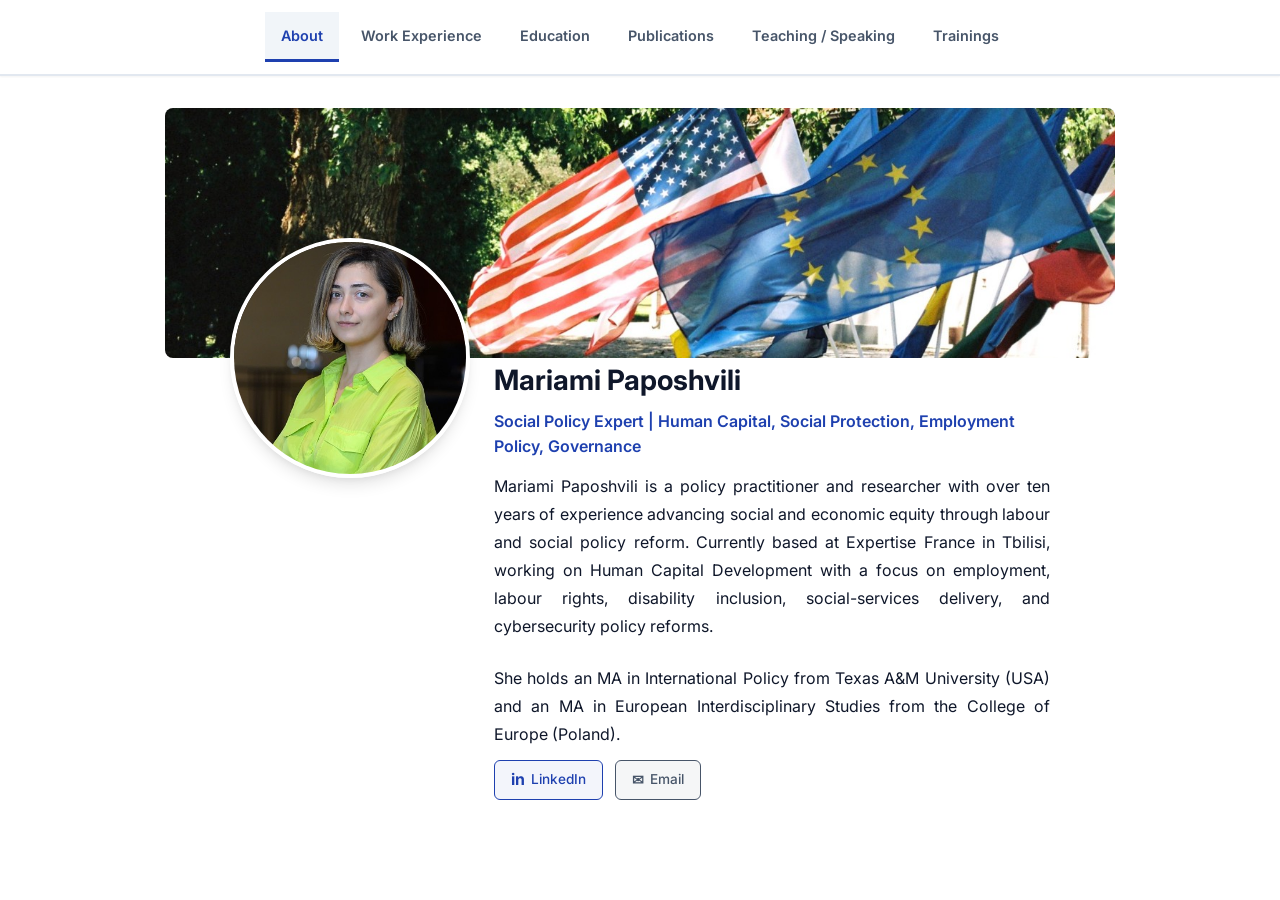
==== commit 8978f758: "Split site into separate pages for optimized image loading; add SEO optimizations - Split single-pag" ====
--- a/index.html
+++ b/index.html
@@ -1,27 +1,68 @@
 <!DOCTYPE html>
 <html lang="en">
+<!-- SEO: Update https://mariamipaposhvili.com to your domain in canonical, og:url, og:image, schema, robots.txt, and sitemap.xml when deploying -->
 <head>
     <meta charset="UTF-8">
     <meta name="viewport" content="width=device-width, initial-scale=1.0">
-    <meta name="description" content="Mariami Paposhvili - Policy Expert & Researcher specializing in international development, social policy, and Eastern Partnership relations">
-    <meta name="keywords" content="Mariami Paposhvili, Policy Expert, Researcher, International Development, Eastern Partnership">
-    <title>Mariami Paposhvili - Policy Expert & Researcher</title>
+    <meta name="description" content="Mariami Paposhvili - Policy Expert & Researcher specializing in international development, social policy, and Eastern Partnership relations. Expertise in human capital, employment policy, and EU-Georgia relations.">
+    <meta name="keywords" content="Mariami Paposhvili, Policy Expert, Researcher, International Development, Eastern Partnership, Social Policy, Human Capital, Employment Policy, Georgia, Expertise France">
+    <meta name="author" content="Mariami Paposhvili">
+    <meta name="robots" content="index, follow">
+    <link rel="canonical" href="https://mariamipaposhvili.com/">
+    <title>Mariami Paposhvili - Policy Expert & Researcher | Social Policy, Eastern Partnership</title>
+    <link rel="icon" type="image/x-icon" href="images/favicon.ico">
+    <!-- Open Graph -->
+    <meta property="og:type" content="profile">
+    <meta property="og:title" content="Mariami Paposhvili - Policy Expert & Researcher">
+    <meta property="og:description" content="Policy practitioner and researcher with 10+ years advancing social and economic equity through labour and social policy reform. Based at Expertise France in Tbilisi.">
+    <meta property="og:url" content="https://mariamipaposhvili.com/">
+    <meta property="og:image" content="https://mariamipaposhvili.com/images/photo.jpeg">
+    <meta property="og:locale" content="en_US">
+    <!-- Twitter Card -->
+    <meta name="twitter:card" content="summary">
+    <meta name="twitter:title" content="Mariami Paposhvili - Policy Expert & Researcher">
+    <meta name="twitter:description" content="Policy practitioner and researcher with 10+ years in international development, social policy, and Eastern Partnership relations.">
     <link rel="preconnect" href="https://fonts.googleapis.com">
     <link rel="preconnect" href="https://fonts.gstatic.com" crossorigin>
     <link href="https://fonts.googleapis.com/css2?family=Inter:wght@300;400;500;600;700&display=swap" rel="stylesheet">
     <link rel="stylesheet" href="styles.css">
+    <script async src="https://www.googletagmanager.com/gtag/js?id=G-JF07YHYESD"></script>
+    <script>
+        window.dataLayer = window.dataLayer || [];
+        function gtag(){dataLayer.push(arguments);}
+        gtag('js', new Date());
+        gtag('config', 'G-JF07YHYESD');
+    </script>
+    <script type="application/ld+json">
+    {
+        "@context": "https://schema.org",
+        "@type": "Person",
+        "name": "Mariami Paposhvili",
+        "jobTitle": "Social Policy Expert",
+        "description": "Policy practitioner and researcher with over ten years of experience advancing social and economic equity through labour and social policy reform.",
+        "url": "https://mariamipaposhvili.com/",
+        "image": "https://mariamipaposhvili.com/images/photo.jpeg",
+        "email": "mariami.paposhvili@coleurope.eu",
+        "sameAs": ["https://www.linkedin.com/in/mariami-p-04703041/"],
+        "alumniOf": [
+            {"@type": "Organization", "name": "Texas A&M University"},
+            {"@type": "Organization", "name": "College of Europe"}
+        ],
+        "worksFor": {"@type": "Organization", "name": "Expertise France"}
+    }
+    </script>
 </head>
 <body>
-    <!-- Tab Navigation -->
+    <!-- Page Navigation -->
     <nav class="tabs-nav">
         <div class="container">
             <div class="tabs-menu">
-                <button class="tab-btn active" data-tab="about">About</button>
-                <button class="tab-btn" data-tab="experience">Work Experience</button>
-                <button class="tab-btn" data-tab="education">Education</button>
-                <button class="tab-btn" data-tab="publications">Publications / Policy Papers</button>
-                <button class="tab-btn" data-tab="teaching">Teaching / Speaking</button>
-                <button class="tab-btn" data-tab="trainings">Trainings</button>
+                <a href="index.html" class="tab-btn active">About</a>
+                <a href="experience.html" class="tab-btn">Work Experience</a>
+                <a href="education.html" class="tab-btn">Education</a>
+                <a href="publications.html" class="tab-btn">Publications</a>
+                <a href="teaching.html" class="tab-btn">Teaching / Speaking</a>
+                <a href="trainings.html" class="tab-btn">Trainings</a>
             </div>
         </div>
     </nav>
@@ -30,7 +71,7 @@
         <!-- About Section -->
         <section id="about" class="tab-content active">
             <div class="about-cover-container">
-                <img src="images/cover-us-eu-flags.jpeg" alt="Cover" class="about-cover-image">
+                <img src="images/cover-us-eu-flags.jpeg" alt="EU and US flags representing international policy and Eastern Partnership relations" class="about-cover-image">
             </div>
             <div class="container">
                 <div class="about-content">
@@ -65,941 +106,6 @@
                 </div>
             </div>
         </section>
-        
-        <!-- Work Experience Section -->
-        <section id="experience" class="tab-content">
-            <div class="container">
-                <div class="experience-list">
-                
-                    <article class="experience-item">
-                        <div class="experience-date-column">
-                            <div class="experience-period">Oct 2021 - Present</div>
-                            <div class="experience-duration-type">
-                                <span class="job-type">Full-time</span>
-                                <span class="experience-duration">4 yrs 4 mos</span>
-                            </div>
-                            <div class="job-location-with-icon">
-                                <span>Tbilisi, Georgia</span>
-                            </div>
-                        </div>
-                        <div class="experience-content-column">
-                            <div class="job-header">
-                                <h3 class="job-title">Deputy Project Manager</h3>
-                                <span class="job-company">Expertise France - French Development Agency (AFD) group</span>
-                            </div>
-                            <ul class="job-description">
-                                <li>Drive the implementation of project supporting Georgia's Human Capital Development Program in strategic collaboration with the World Bank, European Union, and French Development Agency, with a focus on policy reform in social services, cybersecurity, digitalization, primary healthcare, mental health, disability, and employment</li>
-                                <li>Lead and contribute to policy and programmatic initiatives addressing democratic resilience and human rights; actively participated in high-level policy discussions</li>
-                                <li>Lead the planning, execution, and strategic follow-up of project activities, ensuring alignment with program objectives</li>
-                                <li>Create and maintain strong partnerships with key stakeholders: government agencies, and civil society organizations, to foster collaboration, inform policy discussions, and drive progress on reform initiatives</li>
-                            </ul>
-                        </div>
-                    </article>
-
-                    <article class="experience-item">
-                        <div class="experience-date-column">
-                            <div class="experience-period">Jul 2025 - Present</div>
-                            <div class="experience-duration-type">
-                                <span class="job-type">Freelance</span>
-                                <span class="experience-duration">7 mos</span>
-                            </div>
-                            <div class="job-location-with-icon">
-                                <span>Kyrgyzstan, Kazakhstan, and Georgia · Remote</span>
-                            </div>
-                        </div>
-                        <div class="experience-content-column">
-                            <div class="job-header">
-                                <h3 class="job-title">Research Fellow, Social Cohesion and Public Policy</h3>
-                                <span class="job-company">Crossroads Central Asia, Kazakh-German University, Dortmund University</span>
-                            </div>
-                            <ul class="job-description">
-                                <li>Conduct independent research on the formalization of informal work strategies among marginalized communities in Central Asia and Caucasus</li>
-                                <li>Participate in three in-person visits in Kyrgyzstan, Kazakhstan, and Georgia, engaging with regional and international scholars, policy experts, and practitioners</li>
-                                <li>Carry out field visits and stakeholder interviews to gather qualitative data, identify policy gaps, and explore local governance approaches toward informal labor markets</li>
-                            </ul>
-                        </div>
-                    </article>
-
-                    <article class="experience-item">
-                        <div class="experience-date-column">
-                            <div class="experience-period">Nov 2024 - Feb 2025</div>
-                            <div class="experience-duration-type">
-                                <span class="job-type">Contract</span>
-                                <span class="experience-duration">4 mos</span>
-                            </div>
-                            <div class="job-location-with-icon">
-                                <span>Brussels, Belgium · Remote</span>
-                            </div>
-                        </div>
-                        <div class="experience-content-column">
-                            <div class="job-header">
-                                <h3 class="job-title">Consultant on Social & Labour Policies and Social Dialogue</h3>
-                                <span class="job-company">Eastern Partnership Civil Society Forum</span>
-                            </div>
-                            <ul class="job-description">
-                                <li>Lead research on social dialogue and policy implementation in the EaP countries, focusing on social justice and decent work policies</li>
-                                <li>Develop and design survey instruments in collaboration with consultants for civil society feedback</li>
-                                <li>Conduct consultations and interviews with key stakeholders from the EaP countries</li>
-                                <li>Collaborate with EaP CSF Secretariat to gather data through surveys and interviews to inform policy recommendations</li>
-                            </ul>
-                        </div>
-                    </article>
-
-                    <article class="experience-item">
-                        <div class="experience-date-column">
-                            <div class="experience-period">Sep 2020 - Oct 2021</div>
-                            <div class="experience-duration-type">
-                                <span class="job-type">Full-time</span>
-                                <span class="experience-duration">1 yr 2 mos</span>
-                            </div>
-                            <div class="job-location-with-icon">
-                                <span>Tbilisi, Georgia</span>
-                            </div>
-                        </div>
-                        <div class="experience-content-column">
-                            <div class="job-header">
-                                <h3 class="job-title">Program Associate</h3>
-                                <span class="job-company">Open Society Foundations</span>
-                            </div>
-                            <ul class="job-description">
-                                <li>Ensure the timely and high-quality implementation of work plan activities for the EU funded (EU4skills) project aiming at skills development and increasing employability of vulnerable groups in the regions of Georgia</li>
-                                <li>Draft necessary strategic documents related to project design and implementation, including results frameworks and work plans</li>
-                                <li>Coordinate and ensure the implementation of sub-grant projects in four municipalities in Georgia, aimed at enhancing the employability of beneficiaries from the NEET category</li>
-                                <li>Organize capacity-building trainings, workshops, and lectures at the local level in four municipalities</li>
-                            </ul>
-                        </div>
-                    </article>
-
-                    <article class="experience-item">
-                        <div class="experience-date-column">
-                            <div class="experience-period">Jul 2020 - Sep 2020</div>
-                            <div class="experience-duration-type">
-                                <span class="job-type">Full-time</span>
-                                <span class="experience-duration">3 mos</span>
-                            </div>
-                            <div class="job-location-with-icon">
-                                <span>Tbilisi, Georgia</span>
-                            </div>
-                        </div>
-                        <div class="experience-content-column">
-                            <div class="job-header">
-                                <h3 class="job-title">Project Manager</h3>
-                                <span class="job-company">CARE</span>
-                            </div>
-                            <p class="job-context">In the framework of COVID-19 Emergency Response and Adaptation Project</p>
-                            <ul class="job-description">
-                                <li>Oversee the implementation of all project activities, ensure gender balanced participation in interventions</li>
-                                <li>Closely overview and monitor project activities, including material distribution process and capacity-building process of the project beneficiaries</li>
-                                <li>Plan and organize travels with purpose to distribute humanitarian aid in the regions of Georgia; and participate in distribution process</li>
-                                <li>Conduct mentoring and guidance of project activities at all sites</li>
-                                <li>Develop and maintain a database of contacts of relevant stakeholders – partners, beneficiaries, collaborators, etc.</li>
-                                <li>Participate in creating and designing brochures, event invitations, infographics and other materials</li>
-                                <li>Provide support for the delivery of online training courses</li>
-                                <li>Maintain close ties with beneficiaries and liaises with local partners</li>
-                                <li>Support to organization of procurement processes including preparation of receipt of quotations, bids or proposals, their preliminary evaluation; Collect and file invoices</li>
-                            </ul>
-                        </div>
-                    </article>
-
-                    <article class="experience-item">
-                        <div class="experience-date-column">
-                            <div class="experience-period">Jul 2015 - Sep 2020</div>
-                            <div class="experience-duration-type">
-                                <span class="job-type">Full-time</span>
-                                <span class="experience-duration">5 yrs 3 mos</span>
-                            </div>
-                            <div class="job-location-with-icon">
-                                <span>Tbilisi, Georgia</span>
-                            </div>
-                        </div>
-                        <div class="experience-content-column">
-                            <div class="job-header">
-                                <h3 class="job-title">Policy Analyst & Project Manager</h3>
-                                <span class="job-company">The Georgian Institute for Strategic Studies (GISS)</span>
-                            </div>
-                            <ul class="job-description">
-                                <li>Involve in research, production of papers on the topics of regional security, Russian hostile influence in Georgia and Europe, Russian information war and anti-western propaganda, broad aspects of EU-Georgia relations, implementation of Association Agreement and DCFTA in Georgia</li>
-                                <li>Manage peace-building projects fostering dialogue between Abkhazia and Georgia; and in the South Caucasus</li>
-                                <li>Initiate and develop new project proposals promoting public diplomacy, strengthening capacities to promote reintegration of divided societies</li>
-                                <li>Participate in developing the study programmes at neutral territories on democracy, women's rights, leadership and advocacy training/workshops</li>
-                                <li>Prepare Implementation and Performance Monitoring plan; Conduct lessons learnt-activities with donors and other entities working on the same topic to share the experiences</li>
-                                <li>Manage project activities that increases public awareness on democratic principles, strengthens public support and commitment to the process of Georgia's approximation with EU and NATO</li>
-                                <li>Communicate with national and international partners (USAID, UNDP, Sida, Swedish MFA etc.)</li>
-                            </ul>
-                        </div>
-                    </article>
-
-                    <article class="experience-item">
-                        <div class="experience-date-column">
-                            <div class="experience-period">Sep 2019 - May 2020</div>
-                            <div class="experience-duration-type">
-                                <span class="job-type">Part-time</span>
-                                <span class="experience-duration">9 mos</span>
-                            </div>
-                            <div class="job-location-with-icon">
-                                <span>Washington D.C., United States · On-site</span>
-                            </div>
-                        </div>
-                        <div class="experience-content-column">
-                            <div class="job-header">
-                                <h3 class="job-title">Fellow, Young Professionals Network (YPN)</h3>
-                                <span class="job-company">Eurasia Foundation</span>
-                            </div>
-                            <ul class="job-description">
-                                <li>Engage with emerging leaders and experts on political, economic, and development challenges across the Eurasia region</li>
-                                <li>Attend and contribute to strategic discussions, briefings, and networking events with policymakers, analysts, and civil society practitioners focused on international engagement and regional development</li>
-                                <li>Conduct comparative analysis of regional political trends and collaborated with a diverse cohort of Eurasia specialists to deepen understanding of transnational issues and policy responses</li>
-                            </ul>
-                        </div>
-                    </article>
-
-                    <article class="experience-item">
-                        <div class="experience-date-column">
-                            <div class="experience-period">Apr 2018 - Aug 2018</div>
-                            <div class="experience-duration-type">
-                                <span class="job-type">Full-time</span>
-                                <span class="experience-duration">5 mos</span>
-                            </div>
-                            <div class="job-location-with-icon">
-                                <span>Tbilisi, Georgia</span>
-                            </div>
-                        </div>
-                        <div class="experience-content-column">
-                            <div class="job-header">
-                                <h3 class="job-title">Regional Coordinator</h3>
-                                <span class="job-company">Human Rights Center (HRC)</span>
-                            </div>
-                            <p class="job-context">In the framework of WaSH (Water, Sanitation & Hygiene) project funded by the European Commission</p>
-                            <ul class="job-description">
-                                <li>Coordinate conduction of baseline assessment of WaSH conditions in the municipalities of Georgia with ethnic minorities; Identify the key types of human right violations</li>
-                                <li>Coordinate community led WaSH advocacy campaigns and set up multi-stakeholder task-forces - Regional WASH Advisory Committees - for a structural dialogue on WASH issues</li>
-                                <li>Empower women and youth groups through capacity and institutional building</li>
-                            </ul>
-                        </div>
-                    </article>
-
-                    <article class="experience-item">
-                        <div class="experience-date-column">
-                            <div class="experience-period">Mar 2017 - Sep 2017</div>
-                            <div class="experience-duration-type">
-                                <span class="job-type">Full-time</span>
-                                <span class="experience-duration">7 mos</span>
-                            </div>
-                            <div class="job-location-with-icon">
-                                <span>Brussels, Belgium</span>
-                            </div>
-                        </div>
-                        <div class="experience-content-column">
-                            <div class="job-header">
-                                <h3 class="job-title">Trainee</h3>
-                                <span class="job-company">European Parliament</span>
-                            </div>
-                            <p class="job-context">At the Unit of External Policies, European Conservatives and Reformists Group (ECR Group)</p>
-                            <ul class="job-description">
-                                <li>Prepare the briefing notes and reports for Subcommittee on Security and Defence (SEDE) regarding the occupied territories in Georgia; Keep the chair of SEDE updated about recent developments</li>
-                                <li>Prepare briefing notes on the current political processes and security developments in Eastern Partnership countries with particular focus on the South Caucasus region</li>
-                                <li>Prepare weekly reports on internal political developments in Georgia</li>
-                                <li>Draft reports on global political issues and work on the content of the resolutions</li>
-                                <li>Attend AFET - Foreign Affairs meetings, as well as public hearings and roundtable discussions</li>
-                            </ul>
-                        </div>
-                    </article>
-
-                </div>
-            </div>
-        </section>
-
-        <!-- Education Section -->
-        <section id="education" class="tab-content">
-            <div class="container">                
-                <!-- Education Timeline Header -->
-                <div class="education-timeline-header">
-                    <div class="education-timeline-line"></div>
-                    <div class="education-timeline-items">
-                        <div class="education-timeline-item">
-                            <div class="timeline-arrow"></div>
-                            <div class="timeline-date">2019 – 2021</div>
-                            <div class="timeline-location">Washington D.C., United States</div>
-                        </div>
-                        <div class="education-timeline-item">
-                            <div class="timeline-arrow"></div>
-                            <div class="timeline-date">2018 – 2019</div>
-                            <div class="timeline-location">Washington D.C., United States</div>
-                        </div>
-                        <div class="education-timeline-item">
-                            <div class="timeline-arrow"></div>
-                            <div class="timeline-date">2014 – 2015</div>
-                            <div class="timeline-location">Warsaw, Poland</div>
-                        </div>
-                        <div class="education-timeline-item">
-                            <div class="timeline-arrow"></div>
-                            <div class="timeline-date">2013 – 2016</div>
-                            <div class="timeline-location">Tbilisi, Georgia</div>
-                        </div>
-                        <div class="education-timeline-item">
-                            <div class="timeline-arrow"></div>
-                            <div class="timeline-date">2009 – 2013</div>
-                            <div class="timeline-location">Tbilisi, Georgia</div>
-                        </div>
-                    </div>
-                </div>
-                
-                <div class="education-list">
-                    
-                    <article class="education-item">
-                        <div class="education-date-column">
-                            <div class="education-period">2019 - 2021</div>
-                            <div class="education-location-text">Washington D.C,<br>United States</div>
-                        </div>
-                        <div class="education-content-column">
-                            <div class="education-header">
-                                <h3 class="education-degree">MA in International Policy (MIP)</h3>
-                                <span class="education-school">Bush School of Governance and Public Service</span>
-                                <span class="education-institution">Texas A&amp;M University</span>
-                            </div>
-                            <div class="education-details">
-                                <p class="education-key-courses"><strong>KEY COURSES:</strong></p>
-                                <ul>
-                                    <li>International Development Theory and Practice</li>
-                                    <li>State Building and Failure in the Developing World</li>
-                                    <li>Grant and Program Management at Public and Non-profit</li>
-                                    <li>Global Economy</li>
-                                </ul>
-                                <a href="https://bush.tamu.edu/dc/degrees/mip/" target="_blank" rel="noopener noreferrer" class="education-link">Program Details</a>
-                            </div>
-                        </div>
-                    </article>
-
-                    <article class="education-item">
-                        <div class="education-date-column">
-                            <div class="education-period">2018 - 2019</div>
-                            <div class="education-location-text">Washington D.C,<br>United States</div>
-                        </div>
-                        <div class="education-content-column">
-                            <div class="education-header">
-                                <h3 class="education-degree">Non-degree, Strategic Communications</h3>
-                                <span class="education-school">Daniel Morgan Graduate School of National Security</span>
-                            </div>
-                            <div class="education-details">
-                                <p class="education-key-courses"><strong>KEY COURSES:</strong></p>
-                                <ul>
-                                    <li>Integrated Risk Value Concepts</li>
-                                    <li>Causal Analytics</li>
-                                    <li>Strategy for Managing Disruption and Violence</li>
-                                    <li>Research methods</li>
-                                </ul>
-                                <a href="https://danielmorgangraduateschool.com/academics/" target="_blank" rel="noopener noreferrer" class="education-link">Program Details</a>
-                            </div>
-                        </div>
-                    </article>
-
-                    <article class="education-item">
-                        <div class="education-date-column">
-                            <div class="education-period">2014 - 2015</div>
-                            <div class="education-location-text">Warsaw, Poland</div>
-                        </div>
-                        <div class="education-content-column">
-                            <div class="education-header">
-                                <h3 class="education-degree">MA in European Interdisciplinary Studies (EIS)</h3>
-                                <span class="education-school">Major: EU as an International Actor</span>
-                                <span class="education-institution">College of Europe in Natolin</span>
-                            </div>
-                            <div class="education-details">
-                                <p class="education-key-courses"><strong>KEY COURSES:</strong></p>
-                                <ul>
-                                    <li>EU Institutions and Decision Making</li>
-                                    <li>EU and EU member states' Policies towards the Neighbourhood</li>
-                                    <li>Eastern Europe since 1914</li>
-                                    <li>Integration through Law; European Economic Integration</li>
-                                </ul>
-                                <a href="https://www.coleurope.eu/natolin/academic-offer/master-arts-european-interdisciplinary-studies" target="_blank" rel="noopener noreferrer" class="education-link">Program Details</a>
-                            </div>
-                        </div>
-                    </article>
-
-                    <article class="education-item">
-                        <div class="education-date-column">
-                            <div class="education-period">2013 - 2016</div>
-                            <div class="education-location-text">Tbilisi, Georgia</div>
-                        </div>
-                        <div class="education-content-column">
-                            <div class="education-header">
-                                <h3 class="education-degree">MA in Diplomacy and International Politics</h3>
-                                <span class="education-school">Ivane Javakhishvili Tbilisi State University</span>
-                            </div>
-                            <div class="education-details">
-                                <p class="education-key-courses"><strong>KEY COURSES:</strong></p>
-                                <ul>
-                                    <li>International Negotiations</li>
-                                    <li>International Public Law</li>
-                                    <li>Globalization and Global Problems</li>
-                                    <li>European Institutions and Governance</li>
-                                </ul>
-                                <a href="https://www.tsu.ge/en/faculty/168/FACULTY%20OF%20SOCIAL%20AND%20POLITICAL%20SCIENCES/page/International-Relations-" target="_blank" rel="noopener noreferrer" class="education-link">Program Details</a>
-                            </div>
-                        </div>
-                    </article>
-
-                    <article class="education-item">
-                        <div class="education-date-column">
-                            <div class="education-period">2009 - 2013</div>
-                            <div class="education-location-text">Tbilisi, Georgia</div>
-                        </div>
-                        <div class="education-content-column">
-                            <div class="education-header">
-                                <h3 class="education-degree">BA in International Relations</h3>
-                                <span class="education-school">Ivane Javakhishvili Tbilisi State University</span>
-                            </div>
-                            <div class="education-details">
-                                <p class="education-key-courses"><strong>KEY COURSES:</strong></p>
-                                <ul>
-                                    <li>Introduction to Social Work</li>
-                                    <li>Public International Law</li>
-                                    <li>Public Policy of the Developing World</li>
-                                    <li>Research Methods</li>
-                                </ul>
-                                <a href="https://www.tsu.ge/en/faculty/168/FACULTY%20OF%20SOCIAL%20AND%20POLITICAL%20SCIENCES/page/International-Relations-" target="_blank" rel="noopener noreferrer" class="education-link">Program Details</a>
-                            </div>
-                        </div>
-                    </article>
-
-                </div>
-            </div>
-        </section>
-
-        <!-- Teaching / Speaking Section -->
-        <section id="teaching" class="tab-content">
-            <div class="container">
-                <div class="teaching-speaking-layout">
-                    <div class="teaching-section">
-                        <h3 class="teaching-speaking-section-title">Teaching</h3>
-                        <div class="teaching-speaking-list">
-                            <article class="teaching-speaking-item">
-                                <div class="teaching-speaking-content">
-                                    <div class="teaching-header">
-                                        <h3 class="teaching-title">Designing Social Policy Through Law: Theory and Practice</h3>
-                                        <span class="teaching-org">Ilia State University</span>
-                                    </div>
-                                    <div class="teaching-meta">
-                                        <span class="teaching-date">February 2026 - Present · 1 month</span>
-                                        <span class="teaching-type">Part-time</span>
-                                    </div>
-                                    <p class="teaching-key-modules"><strong>KEY TEACHING MODULES:</strong></p>
-                                    <ul class="teaching-description">
-                                        <li>Legal frameworks of International Institutions in Social Policy</li>
-                                        <li>Formalisation of Informal Work and Self-Employment and international standards</li>
-                                        <li>Minimum Wage and Living conditions</li>
-                                        <li>Unemployment Insurance and international standards</li>
-                                    </ul>
-                                </div>
-                                <div class="teaching-speaking-image lightbox-trigger" role="button" tabindex="0" title="Click to enlarge">
-                                    <img src="images/teaching_1.jpg" alt="Designing Social Policy Through Law" onerror="this.style.display='none'; this.nextElementSibling.style.display='flex';">
-                                    <span class="training-zoom-icon" aria-hidden="true">
-                                        <svg xmlns="http://www.w3.org/2000/svg" width="32" height="32" viewBox="0 0 24 24" fill="none" stroke="currentColor" stroke-width="2" stroke-linecap="round" stroke-linejoin="round"><circle cx="12" cy="12" r="8"/><path d="M21 21l-4.5-4.5"/><path d="M12 8v8"/><path d="M8 12h8"/></svg>
-                                    </span>
-                                    <div class="teaching-speaking-placeholder" style="display: none;">
-                                        <span>Photo</span>
-                                    </div>
-                                </div>
-                            </article>
-                            
-                            <article class="teaching-speaking-item">
-                                <div class="teaching-speaking-content">
-                                    <div class="teaching-header">
-                                        <h3 class="teaching-title">Research Design</h3>
-                                        <span class="teaching-org">Ivane Javakhishvili Tbilisi State University</span>
-                                    </div>
-                                    <div class="teaching-meta">
-                                        <span class="teaching-date">Sep 2021 - Aug 2023 · 2 yrs</span>
-                                        <span class="teaching-type">Part-time</span>
-                                    </div>
-                                    <p class="teaching-key-modules"><strong>KEY TEACHING MODULES:</strong></p>
-                                    <ul class="teaching-description">
-                                        <li>Research Design and Methodology</li>
-                                        <li>Theory and Literature in Research</li>
-                                        <li>Quantitative, Qualitative, and Mixed Methods Approaches</li>
-                                        <li>Academic Writing and Research Ethics</li>
-                                    </ul>
-                                </div>
-                                <div class="teaching-speaking-image lightbox-trigger" role="button" tabindex="0" title="Click to enlarge">
-                                    <img src="images/teaching_2.jpg" alt="Research Design" onerror="this.style.display='none'; this.nextElementSibling.style.display='flex';">
-                                    <span class="training-zoom-icon" aria-hidden="true">
-                                        <svg xmlns="http://www.w3.org/2000/svg" width="32" height="32" viewBox="0 0 24 24" fill="none" stroke="currentColor" stroke-width="2" stroke-linecap="round" stroke-linejoin="round"><circle cx="12" cy="12" r="8"/><path d="M21 21l-4.5-4.5"/><path d="M12 8v8"/><path d="M8 12h8"/></svg>
-                                    </span>
-                                    <div class="teaching-speaking-placeholder" style="display: none;">
-                                        <span>Photo</span>
-                                    </div>
-                                </div>
-                            </article>
-                            
-                            <article class="teaching-speaking-item">
-                                <div class="teaching-speaking-content">
-                                    <div class="teaching-header">
-                                        <h3 class="teaching-title">Regionalism</h3>
-                                        <span class="teaching-org">Ivane Javakhishvili Tbilisi State University</span>
-                                    </div>
-                                    <div class="teaching-meta">
-                                        <span class="teaching-date">Sep 2021 - Aug 2023 · 2 yrs</span>
-                                        <span class="teaching-type">Part-time</span>
-                                    </div>
-                                    <p class="teaching-key-modules"><strong>KEY TEACHING MODULES:</strong></p>
-                                    <ul class="teaching-description">
-                                        <li>Conceptualising the Region and Theories of Regional Formation</li>
-                                        <li>Theoretical Approaches to Regionalism</li>
-                                        <li>Comparative Regionalism</li>
-                                        <li>Regionalism and International Order</li>
-                                    </ul>
-                                </div>
-                                <div class="teaching-speaking-image lightbox-trigger" role="button" tabindex="0" title="Click to enlarge">
-                                    <img src="images/teaching_3.jpg" alt="Regionalism" onerror="this.style.display='none'; this.nextElementSibling.style.display='flex';">
-                                    <span class="training-zoom-icon" aria-hidden="true">
-                                        <svg xmlns="http://www.w3.org/2000/svg" width="32" height="32" viewBox="0 0 24 24" fill="none" stroke="currentColor" stroke-width="2" stroke-linecap="round" stroke-linejoin="round"><circle cx="12" cy="12" r="8"/><path d="M21 21l-4.5-4.5"/><path d="M12 8v8"/><path d="M8 12h8"/></svg>
-                                    </span>
-                                    <div class="teaching-speaking-placeholder" style="display: none;">
-                                        <span>Photo</span>
-                                    </div>
-                                </div>
-                            </article>
-                        </div>
-                    </div>
-                    
-                    <div class="speaking-section">
-                        <h3 class="teaching-speaking-section-title">Speaking</h3>
-                        <div class="teaching-speaking-list">
-                            <article class="teaching-speaking-item speaking-item">
-                                <div class="teaching-speaking-content">
-                                    <div class="teaching-header">
-                                        <h3 class="teaching-title">Enhancing Social Dialogue Across EaP Countries</h3>
-                                        <span class="teaching-org">Eastern Partnership Civil Society Forum</span>
-                                    </div>
-                                    <div class="teaching-meta">
-                                        <span class="teaching-date">May 2025</span>
-                                        <span class="teaching-location">Brussels, Belgium</span>
-                                    </div>
-                                </div>
-                            </article>
-                            
-                            <article class="teaching-speaking-item speaking-item">
-                                <div class="teaching-speaking-content">
-                                    <div class="teaching-header">
-                                        <h3 class="teaching-title">Moderator of Panel Discussion: European integration and the future of enlargement from the Western Balkans perspective</h3>
-                                        <span class="teaching-org">Warsaw Euro-Atlantic Summer Academy (WEASA)<br>College of Europe, Natolin</span>
-                                    </div>
-                                    <div class="teaching-meta">
-                                        <span class="teaching-date">July 2024</span>
-                                        <span class="teaching-location">Warsaw, Poland</span>
-                                    </div>
-                                </div>
-                            </article>
-                            
-                            <article class="teaching-speaking-item speaking-item">
-                                <div class="teaching-speaking-content">
-                                    <div class="teaching-header">
-                                        <h3 class="teaching-title">Implementation of the EU–Georgia Association Agreement: Prospects for Legal and Policy Approximation</h3>
-                                        <span class="teaching-org">The George Washington University</span>
-                                    </div>
-                                    <div class="teaching-meta">
-                                        <span class="teaching-date">May 2020</span>
-                                        <span class="teaching-location">Washington D.C., United States</span>
-                                    </div>
-                                </div>
-                            </article>
-                        </div>
-                    </div>
-                </div>
-            </div>
-        </section>
-
-        <!-- Trainings Section -->
-        <section id="trainings" class="tab-content">
-            <div class="container">
-                <div class="trainings-layout">
-                    <div class="trainings-photos-column">
-                        <div class="training-photo-list">
-                            <article class="training-photo-item">
-                                <div class="training-photo-image lightbox-trigger" role="button" tabindex="0" title="Click to enlarge">
-                                    <img src="images/training_1.jpg" alt="Training" onerror="this.style.display='none'; this.nextElementSibling.style.display='block';">
-                                    <span class="training-zoom-icon" aria-hidden="true">
-                                        <svg xmlns="http://www.w3.org/2000/svg" width="32" height="32" viewBox="0 0 24 24" fill="none" stroke="currentColor" stroke-width="2" stroke-linecap="round" stroke-linejoin="round"><circle cx="12" cy="12" r="8"/><path d="M21 21l-4.5-4.5"/><path d="M12 8v8"/><path d="M8 12h8"/></svg>
-                                    </span>
-                                    <div class="training-photo-placeholder" style="display: none;">
-                                        <span>Photo</span>
-                                    </div>
-                                </div>
-                                <p class="training-photo-caption">2025 · Turin, Italy</p>
-                            </article>
-                            
-                            <article class="training-photo-item">
-                                <div class="training-photo-image lightbox-trigger" role="button" tabindex="0" title="Click to enlarge">
-                                    <img src="images/training_2.jpg" alt="Training" onerror="this.style.display='none'; this.nextElementSibling.style.display='block';">
-                                    <span class="training-zoom-icon" aria-hidden="true">
-                                        <svg xmlns="http://www.w3.org/2000/svg" width="32" height="32" viewBox="0 0 24 24" fill="none" stroke="currentColor" stroke-width="2" stroke-linecap="round" stroke-linejoin="round"><circle cx="12" cy="12" r="8"/><path d="M21 21l-4.5-4.5"/><path d="M12 8v8"/><path d="M8 12h8"/></svg>
-                                    </span>
-                                    <div class="training-photo-placeholder" style="display: none;">
-                                        <span>Photo</span>
-                                    </div>
-                                </div>
-                                <p class="training-photo-caption">2024 · Turin, Italy</p>
-                            </article>
-                            
-                            <article class="training-photo-item">
-                                <div class="training-photo-image lightbox-trigger" role="button" tabindex="0" title="Click to enlarge">
-                                    <img src="images/training_3.jpg" alt="Training" onerror="this.style.display='none'; this.nextElementSibling.style.display='block';">
-                                    <span class="training-zoom-icon" aria-hidden="true">
-                                        <svg xmlns="http://www.w3.org/2000/svg" width="32" height="32" viewBox="0 0 24 24" fill="none" stroke="currentColor" stroke-width="2" stroke-linecap="round" stroke-linejoin="round"><circle cx="12" cy="12" r="8"/><path d="M21 21l-4.5-4.5"/><path d="M12 8v8"/><path d="M8 12h8"/></svg>
-                                    </span>
-                                    <div class="training-photo-placeholder" style="display: none;">
-                                        <span>Photo</span>
-                                    </div>
-                                </div>
-                                <p class="training-photo-caption">2022 · Warsaw, Poland</p>
-                            </article>
-                            
-                            <article class="training-photo-item">
-                                <div class="training-photo-image lightbox-trigger" role="button" tabindex="0" title="Click to enlarge">
-                                    <img src="images/training_4.jpg" alt="Training" onerror="this.style.display='none'; this.nextElementSibling.style.display='block';">
-                                    <span class="training-zoom-icon" aria-hidden="true">
-                                        <svg xmlns="http://www.w3.org/2000/svg" width="32" height="32" viewBox="0 0 24 24" fill="none" stroke="currentColor" stroke-width="2" stroke-linecap="round" stroke-linejoin="round"><circle cx="12" cy="12" r="8"/><path d="M21 21l-4.5-4.5"/><path d="M12 8v8"/><path d="M8 12h8"/></svg>
-                                    </span>
-                                    <div class="training-photo-placeholder" style="display: none;">
-                                        <span>Photo</span>
-                                    </div>
-                                </div>
-                                <p class="training-photo-caption">2019 · Warsaw, Poland</p>
-                            </article>
-                        </div>
-                    </div>
-                    
-                    <div class="trainings-certifications-column">
-                        <div class="certifications-list">
-                    
-                            <article class="cert-item">
-                                <div class="cert-date-column">
-                                    <div class="cert-location">Strasbourg, France</div>
-                                    <div class="cert-date">Jun 2025</div>
-                                </div>
-                                <div class="cert-content-column">
-                                    <h3 class="cert-title">14th Eastern European Academy for Social Democracy "All Eyes on the Council of Europe!"</h3>
-                                    <span class="cert-issuer">Friedrich-Ebert-Stiftung</span>
-                                </div>
-                            </article>
-
-                            <article class="cert-item">
-                                <div class="cert-date-column">
-                                    <div class="cert-location">Turin, Italy</div>
-                                    <div class="cert-date">Jun 2025</div>
-                                </div>
-                                <div class="cert-content-column">
-                                    <h3 class="cert-title">From Research to Policy: Evidence-based Policymaking for Decent Work</h3>
-                                    <span class="cert-issuer">ITCILO</span>
-                                </div>
-                            </article>
-
-                            <article class="cert-item">
-                                <div class="cert-date-column">
-                                    <div class="cert-location">Turin, Italy</div>
-                                    <div class="cert-date">Jun 2024</div>
-                                </div>
-                                <div class="cert-content-column">
-                                    <h3 class="cert-title">Leadership for Social Protection</h3>
-                                    <span class="cert-issuer">ITCILO</span>
-                                </div>
-                            </article>
-
-                            <article class="cert-item">
-                                <div class="cert-date-column">
-                                    <div class="cert-location">Warsaw, Poland</div>
-                                    <div class="cert-date">Jun 2022</div>
-                                </div>
-                                <div class="cert-content-column">
-                                    <h3 class="cert-title">Warsaw Euro-Atlantic Summer Academy (WEASA)</h3>
-                                    <span class="cert-issuer">College of Europe in Natolin</span>
-                                    <div class="cert-skills">Skills: Media Literacy · Cybersecurity Tools · Digital Security</div>
-                                </div>
-                            </article>
-
-                            <article class="cert-item">
-                                <div class="cert-date-column">
-                                    <div class="cert-location">Washington D.C., USA</div>
-                                    <div class="cert-date">May 2020</div>
-                                </div>
-                                <div class="cert-content-column">
-                                    <h3 class="cert-title">Speaker, Georgia Global Perspective E-Residency</h3>
-                                    <span class="cert-issuer">The George Washington University</span>
-                                    <div class="cert-skills">Skills: University Lecturing · Public Speaking</div>
-                                </div>
-                            </article>
-
-                            <article class="cert-item">
-                                <div class="cert-date-column">
-                                    <div class="cert-location">Warsaw, Poland</div>
-                                    <div class="cert-date">Jul 2019</div>
-                                </div>
-                                <div class="cert-content-column">
-                                    <h3 class="cert-title">Warsaw Euro-Atlantic Summer Academy (WEASA)</h3>
-                                    <span class="cert-issuer">College of Europe in Natolin</span>
-                                    <div class="cert-skills">Skills: AI & Algorithms · Digital Security · Cybersecurity · EU neighbourhood policy</div>
-                                </div>
-                            </article>
-
-                            <article class="cert-item">
-                                <div class="cert-date-column">
-                                    <div class="cert-location">Online</div>
-                                    <div class="cert-date">Mar 2019</div>
-                                </div>
-                                <div class="cert-content-column">
-                                    <h3 class="cert-title">Political Risk Tradecraft</h3>
-                                    <span class="cert-issuer">Oxford Analytica from Dow Jones</span>
-                                </div>
-                            </article>
-
-                        </div>
-                    </div>
-                </div>
-
-                <h3 class="subsection-title">Fellowships</h3>
-                <div class="fellowships-list">
-                    
-                    <article class="fellowship-card">
-                        <div class="fellowship-header">
-                            <h3 class="fellowship-title">Research Fellow, Social Cohesion and Public Policy</h3>
-                            <span class="fellowship-org">Crossroads Central Asia, Kazakh-German University, Dortmund University</span>
-                        </div>
-                        <div class="fellowship-meta">
-                            <span class="fellowship-date">Jul 2025 - Present</span>
-                            <span class="fellowship-location">Kyrgyzstan, Kazakhstan, and Georgia · Remote</span>
-                        </div>
-                        <p class="fellowship-description">Conducting independent research on the formalization of informal work strategies among marginalized communities in Central Asia and Caucasus, with field visits and stakeholder engagement across the region.</p>
-                    </article>
-
-                    <article class="fellowship-card">
-                        <div class="fellowship-header">
-                            <h3 class="fellowship-title">Fellow, Young Professionals Network (YPN)</h3>
-                            <span class="fellowship-org">Eurasia Foundation</span>
-                        </div>
-                        <div class="fellowship-meta">
-                            <span class="fellowship-date">Sep 2019 - May 2020</span>
-                            <span class="fellowship-location">Washington, District of Columbia, United States · On-site</span>
-                        </div>
-                        <p class="fellowship-description">Engaged with emerging leaders and experts on political, economic, and development challenges across the Eurasia region, participating in strategic discussions and networking events with policymakers and analysts.</p>
-                    </article>
-
-                </div>
-            </div>
-        </section>
-
-        <!-- Publications / Policy Papers Section -->
-        <section id="publications" class="tab-content">
-            <div class="container">
-                <div class="publications-layout">
-                    <div class="publications-column">
-                        <h3 class="subsection-title">Policy Papers</h3>
-                        <div class="papers-list">
-                            
-                            <article class="paper-item">
-                                <h3 class="paper-title">Work Reimagined in the Eastern Partnership: AI, Platform Economies, and the Changing Nature of Employment</h3>
-                                <div class="paper-meta">
-                                    <span class="paper-publisher">New Eastern Europe</span>
-                                    <span class="paper-date">January 2026</span>
-                                </div>
-                                <div class="paper-authors">Authors: Paposhvili M., Diakonidze A.</div>
-                            </article>
-
-                            <article class="paper-item">
-                                <h3 class="paper-title"><a href="https://eap-csf.eu/articles/enhancing-social-dialogue-for-social-justice-and-decent-work-policies-across-the-eap/" target="_blank" rel="noopener noreferrer">Enhancing social dialogue for the implementation of social justice and decent work policies across the Eastern Partnership countries</a></h3>
-                                <div class="paper-meta">
-                                    <span class="paper-publisher">Eastern Partnership Civil Society Forum</span>
-                                    <span class="paper-date">January 2025</span>
-                                </div>
-                                <div class="paper-authors">Authors: Paposhvili M.</div>
-                            </article>
-
-                            <article class="paper-item">
-                                <h3 class="paper-title"><a href="https://prismua.org/wp-content/uploads/2022/12/fin_EaP-Perception-and-Vision-final.pdf" target="_blank" rel="noopener noreferrer">Georgia: Eastern Partnership Prospects of post-2022</a></h3>
-                                <div class="paper-meta">
-                                    <span class="paper-publisher">Ukrainian Prism – Foreign Policy Council</span>
-                                    <span class="paper-date">January 2022</span>
-                                </div>
-                                <div class="paper-authors">Authors: Paposhvili M., Porchkhidze I., Sirbiladze Z.</div>
-                            </article>
-
-                            <article class="paper-item">
-                                <h3 class="paper-title">Cost and Benefits of AA/DCFTA Implementation in Georgia</h3>
-                                <div class="paper-meta">
-                                    <span class="paper-publisher">Eastern Europe Studies Centre (EESC)</span>
-                                    <span class="paper-date">November 2017</span>
-                                </div>
-                                <div class="paper-authors">Authors: Paposhvili M.</div>
-                            </article>
-
-                            <article class="paper-item">
-                                <h3 class="paper-title"><a href="https://cens.ceu.edu/article/2017-04-25/communicating-europe-new-regional-security-context" target="_blank" rel="noopener noreferrer">Communicating Europe in Georgia during the AA and DCFTA Implementation Process</a></h3>
-                                <div class="paper-meta">
-                                    <span class="paper-publisher">Foreign Policy Association of Moldova / International Visegrad Fund</span>
-                                    <span class="paper-date">March 2017</span>
-                                </div>
-                                <div class="paper-authors">Authors: Paposhvili M.</div>
-                            </article>
-
-                        </div>
-                    </div>
-                    
-                    <div class="publications-column">
-                        <h3 class="subsection-title">Research and Conferences</h3>
-                        <div class="publications-list">
-                    
-                    <article class="publication-item">
-                        <h3 class="publication-title">Informal Work and Labour Inclusion in the European Union: Policy Challenges and Responses in the Context of Ukrainian Refugees</h3>
-                        <div class="publication-meta">
-                            <span class="publication-publisher">Conference proceeding of "2nd International Scientific Jean Monnet Conference 2026"</span>
-                            <span class="publication-date">January 2026</span>
-                        </div>
-                        <div class="publication-authors">Authors: Paposhvili M.</div>
-                    </article>
-
-                    <article class="publication-item">
-                        <h3 class="publication-title">Contributor, data collection</h3>
-                        <div class="publication-meta">
-                            <span class="publication-publisher">Ukrainian Prism – Foreign Policy Council</span>
-                            <span class="publication-date">March 2023</span>
-                        </div>
-                        <ul class="paper-contributions">
-                            <li><a href="https://prismua.org/en/english-resilience-of-civil-societies-in-the-eastern-partnership-countries/" target="_blank" rel="noopener noreferrer">Resilience of Civil Societies in the Eastern Partnership Countries</a></li>
-                            <li><a href="https://prismua.org/en/english-resilient-digital-transformation-in-the-eastern-partnership-region-state-of-play-in-2022-and-recommendations/" target="_blank" rel="noopener noreferrer">Resilient digital transformation in the Eastern Partnership region: State of play in 2022 and recommendations</a></li>
-                            <li><a href="https://prismua.org/en/environmental-and-climate-resilience-in-the-eastern-partnership-region-stay-of-play-in-2022-and-recommendations/" target="_blank" rel="noopener noreferrer">Environmental and Climate Resilience in the Eastern Partnership</a></li>
-                            <li><a href="https://prismua.org/en/eap_rule_of_law/" target="_blank" rel="noopener noreferrer">MISSION POSSIBLE? Accountable Institutions, the Rule of Law and Security in the Eastern Partnership</a></li>
-                        </ul>
-                    </article>
-
-                    <article class="publication-item">
-                        <h3 class="publication-title">The European Union and Georgia</h3>
-                        <div class="publication-meta">
-                            <span class="publication-publisher">Georgian Institute for Strategic Studies (GISS)</span>
-                            <span class="publication-date">January 2016</span>
-                        </div>
-                        <div class="publication-authors">Authors: Paposhvili M., Kheladze N.</div>
-                    </article>
-
-                        </div>
-                    </div>
-                </div>
-            </div>
-        </section>
-
     </main>
-
-    <!-- Image Lightbox -->
-    <div id="image-lightbox" class="lightbox" aria-hidden="true">
-        <div class="lightbox-backdrop"></div>
-        <button class="lightbox-close" aria-label="Close">&times;</button>
-        <div class="lightbox-content">
-            <img src="" alt="Enlarged view" class="lightbox-image">
-        </div>
-    </div>
-
-    <script>
-        // Tab functionality with URL hash support
-        document.addEventListener('DOMContentLoaded', function() {
-            const tabButtons = document.querySelectorAll('.tab-btn');
-            const tabContents = document.querySelectorAll('.tab-content');
-
-            // Function to switch tabs
-            function switchTab(tabId) {
-                // Remove active class from all buttons and contents
-                tabButtons.forEach(btn => btn.classList.remove('active'));
-                tabContents.forEach(content => content.classList.remove('active'));
-
-                // Add active class to clicked button and corresponding content
-                const targetButton = document.querySelector(`[data-tab="${tabId}"]`);
-                const targetContent = document.getElementById(tabId);
-
-                if (targetButton && targetContent) {
-                    targetButton.classList.add('active');
-                    targetContent.classList.add('active');
-                    
-                    // Update URL hash without scrolling
-                    if (history.pushState) {
-                        history.pushState(null, null, '#' + tabId);
-                    } else {
-                        window.location.hash = tabId;
-                    }
-                }
-            }
-
-            // Handle tab button clicks
-            tabButtons.forEach(button => {
-                button.addEventListener('click', () => {
-                    const targetTab = button.getAttribute('data-tab');
-                    switchTab(targetTab);
-                });
-            });
-
-            // Handle initial load - check URL hash
-            function handleHashChange() {
-                const hash = window.location.hash.substring(1); // Remove the #
-                if (hash) {
-                    // Check if hash matches a valid tab
-                    const validTabs = ['about', 'experience', 'education', 'publications', 'teaching', 'trainings'];
-                    if (validTabs.includes(hash)) {
-                        switchTab(hash);
-                        return;
-                    }
-                }
-                // Default to 'about' if no hash or invalid hash
-                if (!hash || !document.getElementById(hash)) {
-                    switchTab('about');
-                }
-            }
-
-            // Handle hash changes (back/forward buttons)
-            window.addEventListener('hashchange', handleHashChange);
-
-            // Initial load
-            handleHashChange();
-
-            // Image lightbox for training photos
-            const lightbox = document.getElementById('image-lightbox');
-            const lightboxImg = lightbox.querySelector('.lightbox-image');
-            const lightboxBackdrop = lightbox.querySelector('.lightbox-backdrop');
-            const lightboxClose = lightbox.querySelector('.lightbox-close');
-
-            function openLightbox(src) {
-                lightboxImg.src = src;
-                lightbox.classList.add('active');
-                lightbox.setAttribute('aria-hidden', 'false');
-                document.body.style.overflow = 'hidden';
-            }
-
-            function closeLightbox() {
-                lightbox.classList.remove('active');
-                lightbox.setAttribute('aria-hidden', 'true');
-                document.body.style.overflow = '';
-            }
-
-            document.querySelectorAll('.lightbox-trigger').forEach(function(trigger) {
-                const img = trigger.querySelector('img');
-                if (img && img.src) {
-                    trigger.addEventListener('click', function() {
-                        openLightbox(img.src);
-                    });
-                    trigger.addEventListener('keydown', function(e) {
-                        if (e.key === 'Enter' || e.key === ' ') {
-                            e.preventDefault();
-                            openLightbox(img.src);
-                        }
-                    });
-                }
-            });
-
-            lightboxBackdrop.addEventListener('click', closeLightbox);
-            lightboxClose.addEventListener('click', closeLightbox);
-            document.addEventListener('keydown', function(e) {
-                if (e.key === 'Escape' && lightbox.classList.contains('active')) {
-                    closeLightbox();
-                }
-            });
-        });
-    </script>
-
 </body>
 </html>
--- a/styles.css
+++ b/styles.css
@@ -368,6 +368,22 @@
 }
 
 /* ============================================
+   SEO - Visually hidden but accessible to screen readers
+   ============================================ */
+
+.visually-hidden {
+    position: absolute;
+    width: 1px;
+    height: 1px;
+    padding: 0;
+    margin: -1px;
+    overflow: hidden;
+    clip: rect(0, 0, 0, 0);
+    white-space: nowrap;
+    border: 0;
+}
+
+/* ============================================
    Tab Navigation
    ============================================ */
 
@@ -399,6 +415,8 @@
     cursor: pointer;
     transition: var(--transition);
     font-family: var(--font-primary);
+    text-decoration: none;
+    display: inline-block;
 }
 
 .tab-btn:hover {
@@ -1410,6 +1428,80 @@
     display: flex;
     flex-direction: column;
     gap: var(--spacing-xl);
+}
+
+.teaching-speaking-photos-row {
+    display: flex;
+    flex-direction: row;
+    gap: var(--spacing-lg);
+    margin-bottom: var(--spacing-lg);
+    flex-wrap: wrap;
+}
+
+.teaching-speaking-photo-item {
+    flex: 1;
+    min-width: 180px;
+    height: 200px;
+    border-radius: var(--border-radius);
+    overflow: hidden;
+    background: var(--bg-alt);
+    position: relative;
+    cursor: pointer;
+    transition: transform 0.3s ease, box-shadow 0.3s ease;
+}
+
+.teaching-speaking-photo-item:hover {
+    transform: scale(1.03);
+    box-shadow: 0 12px 24px -8px rgba(0, 0, 0, 0.25), 0 4px 12px -4px rgba(30, 64, 175, 0.15);
+}
+
+.teaching-speaking-photo-item:hover img {
+    filter: brightness(0.85);
+}
+
+.teaching-speaking-photo-item:hover .training-zoom-icon {
+    opacity: 1;
+    transform: translate(-50%, -50%) scale(1);
+}
+
+.teaching-speaking-photo-item .training-zoom-icon {
+    position: absolute;
+    top: 50%;
+    left: 50%;
+    transform: translate(-50%, -50%) scale(0.8);
+    opacity: 0;
+    transition: opacity 0.25s ease, transform 0.25s ease;
+}
+
+.teaching-speaking-photo-item img {
+    width: 100%;
+    height: 100%;
+    object-fit: cover;
+    transition: filter 0.3s ease;
+}
+
+.teaching-speaking-photo-item .teaching-speaking-placeholder {
+    width: 100%;
+    height: 100%;
+    display: flex;
+    align-items: center;
+    justify-content: center;
+    background: var(--bg-alt);
+    color: var(--text-light);
+    font-size: 0.9rem;
+}
+
+@media (max-width: 768px) {
+    .teaching-speaking-photos-row {
+        flex-direction: row;
+        gap: var(--spacing-md);
+    }
+    
+    .teaching-speaking-photo-item {
+        min-width: 120px;
+        flex: 1 1 calc(33.333% - var(--spacing-md));
+        height: 160px;
+    }
 }
 
 .teaching-section,
@@ -1473,6 +1565,16 @@
     box-shadow: var(--shadow-sm);
 }
 
+.teaching-details-column {
+    flex: 0 0 320px;
+    min-width: 0;
+}
+
+.teaching-modules-column {
+    flex: 1;
+    min-width: 0;
+}
+
 .teaching-speaking-content {
     flex: 6 1 0;
     min-width: 0;
@@ -1523,6 +1625,15 @@
 @media (max-width: 768px) {
     .teaching-speaking-item {
         flex-direction: column;
+        gap: var(--spacing-md);
+    }
+    
+    .teaching-details-column {
+        flex: none;
+    }
+    
+    .teaching-modules-column {
+        flex: none;
     }
     
     .teaching-speaking-item .teaching-speaking-image {
